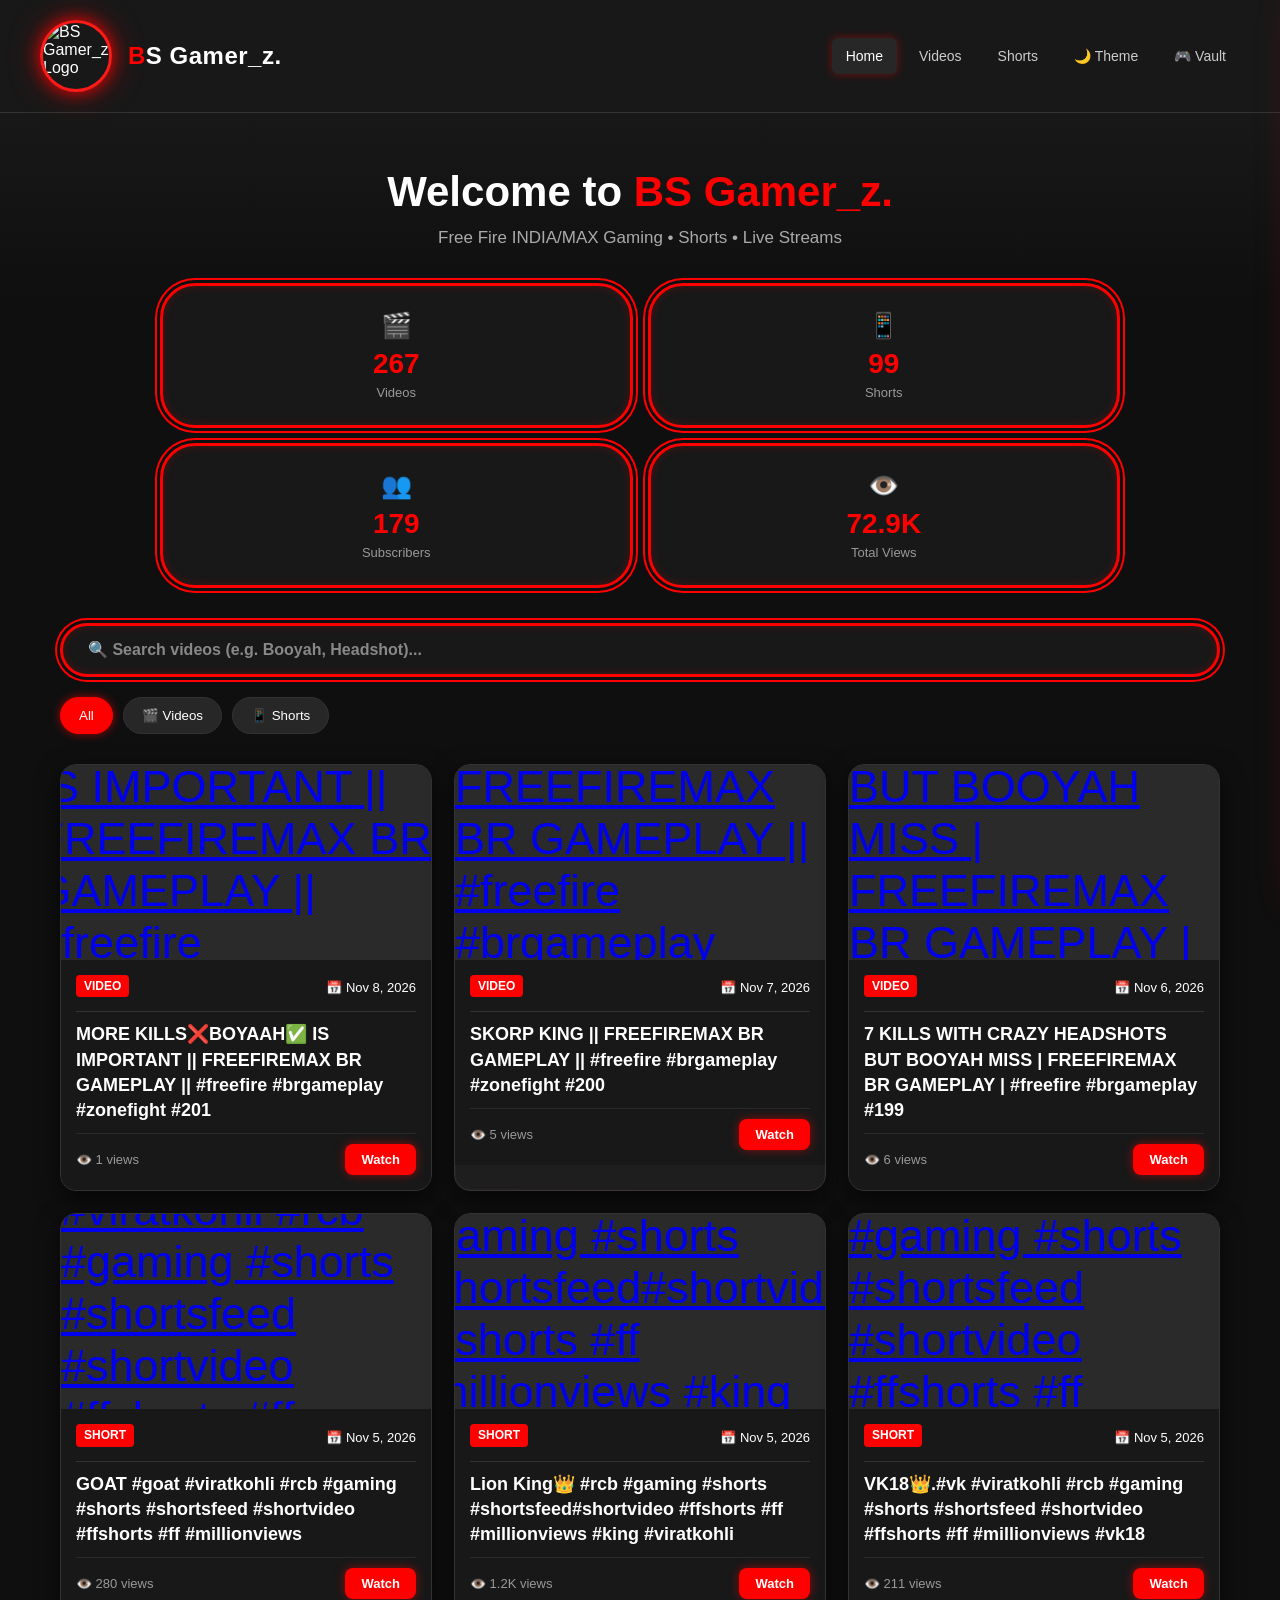
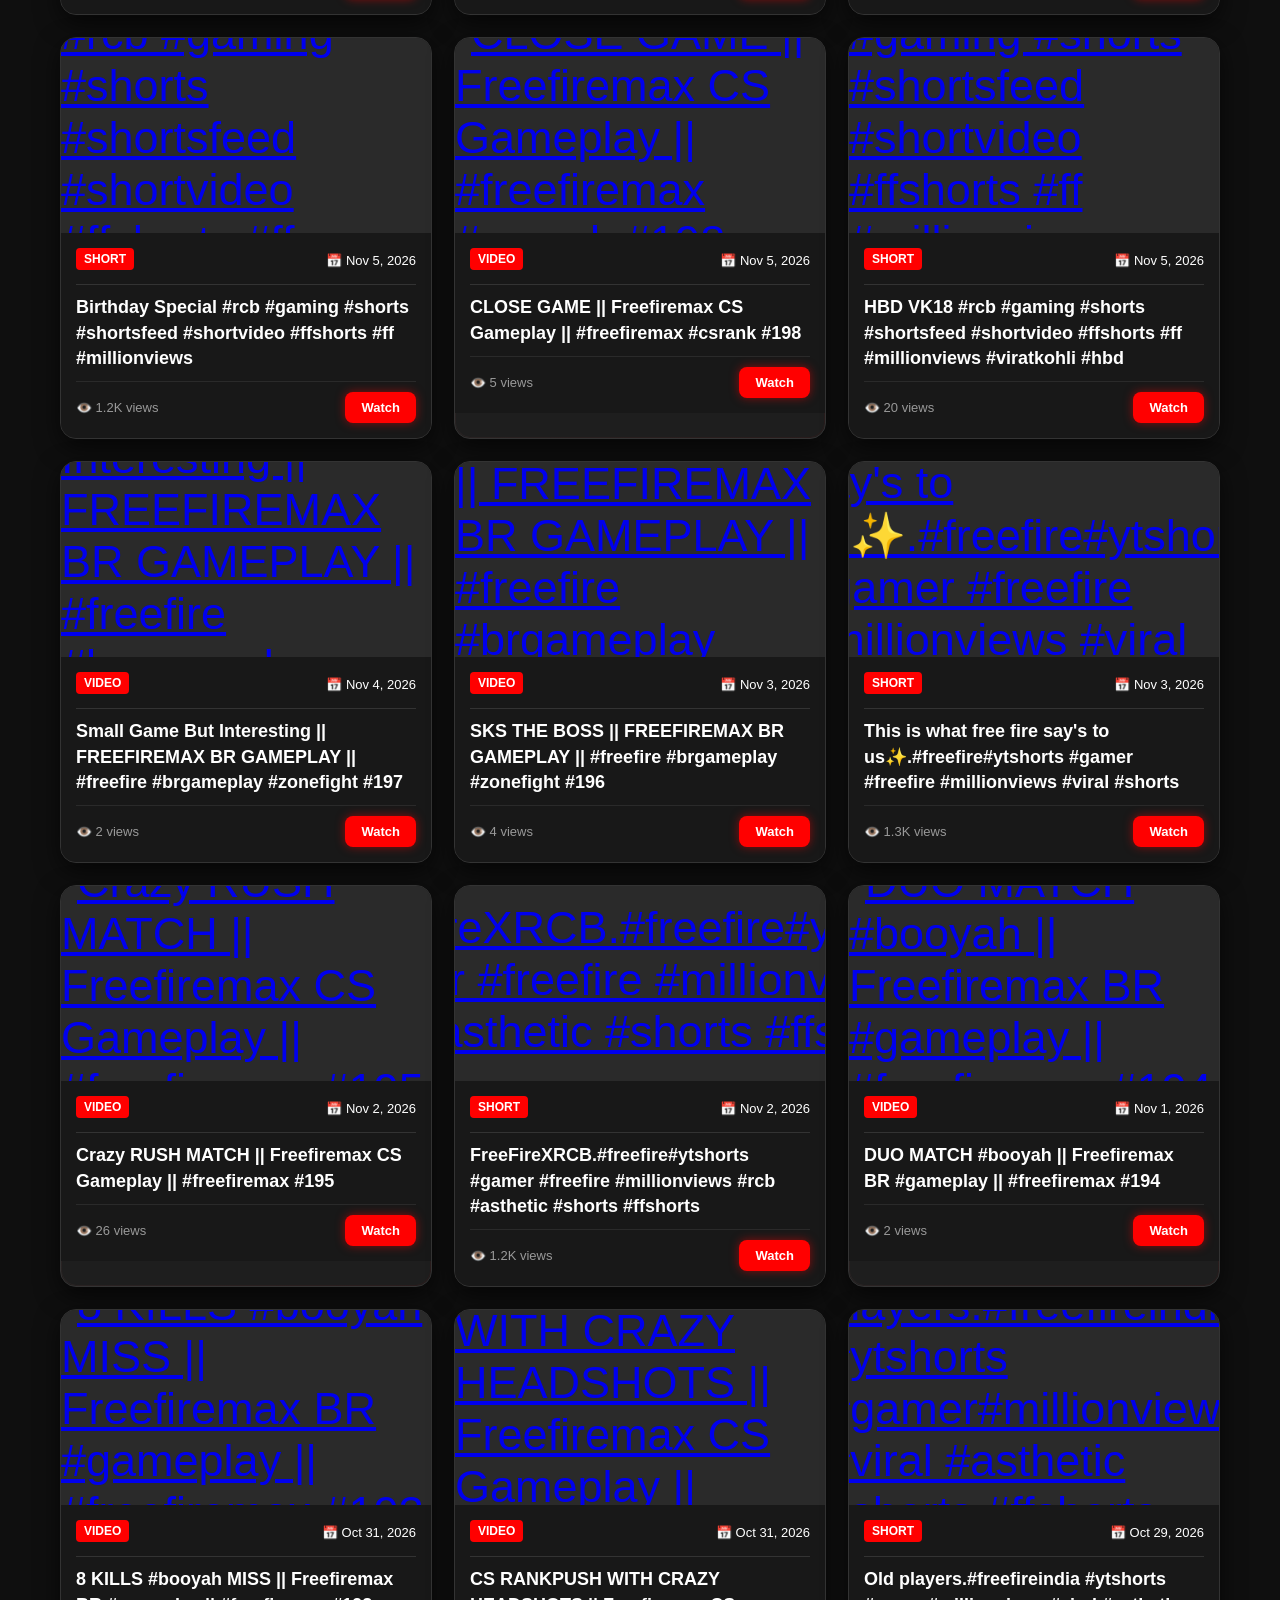
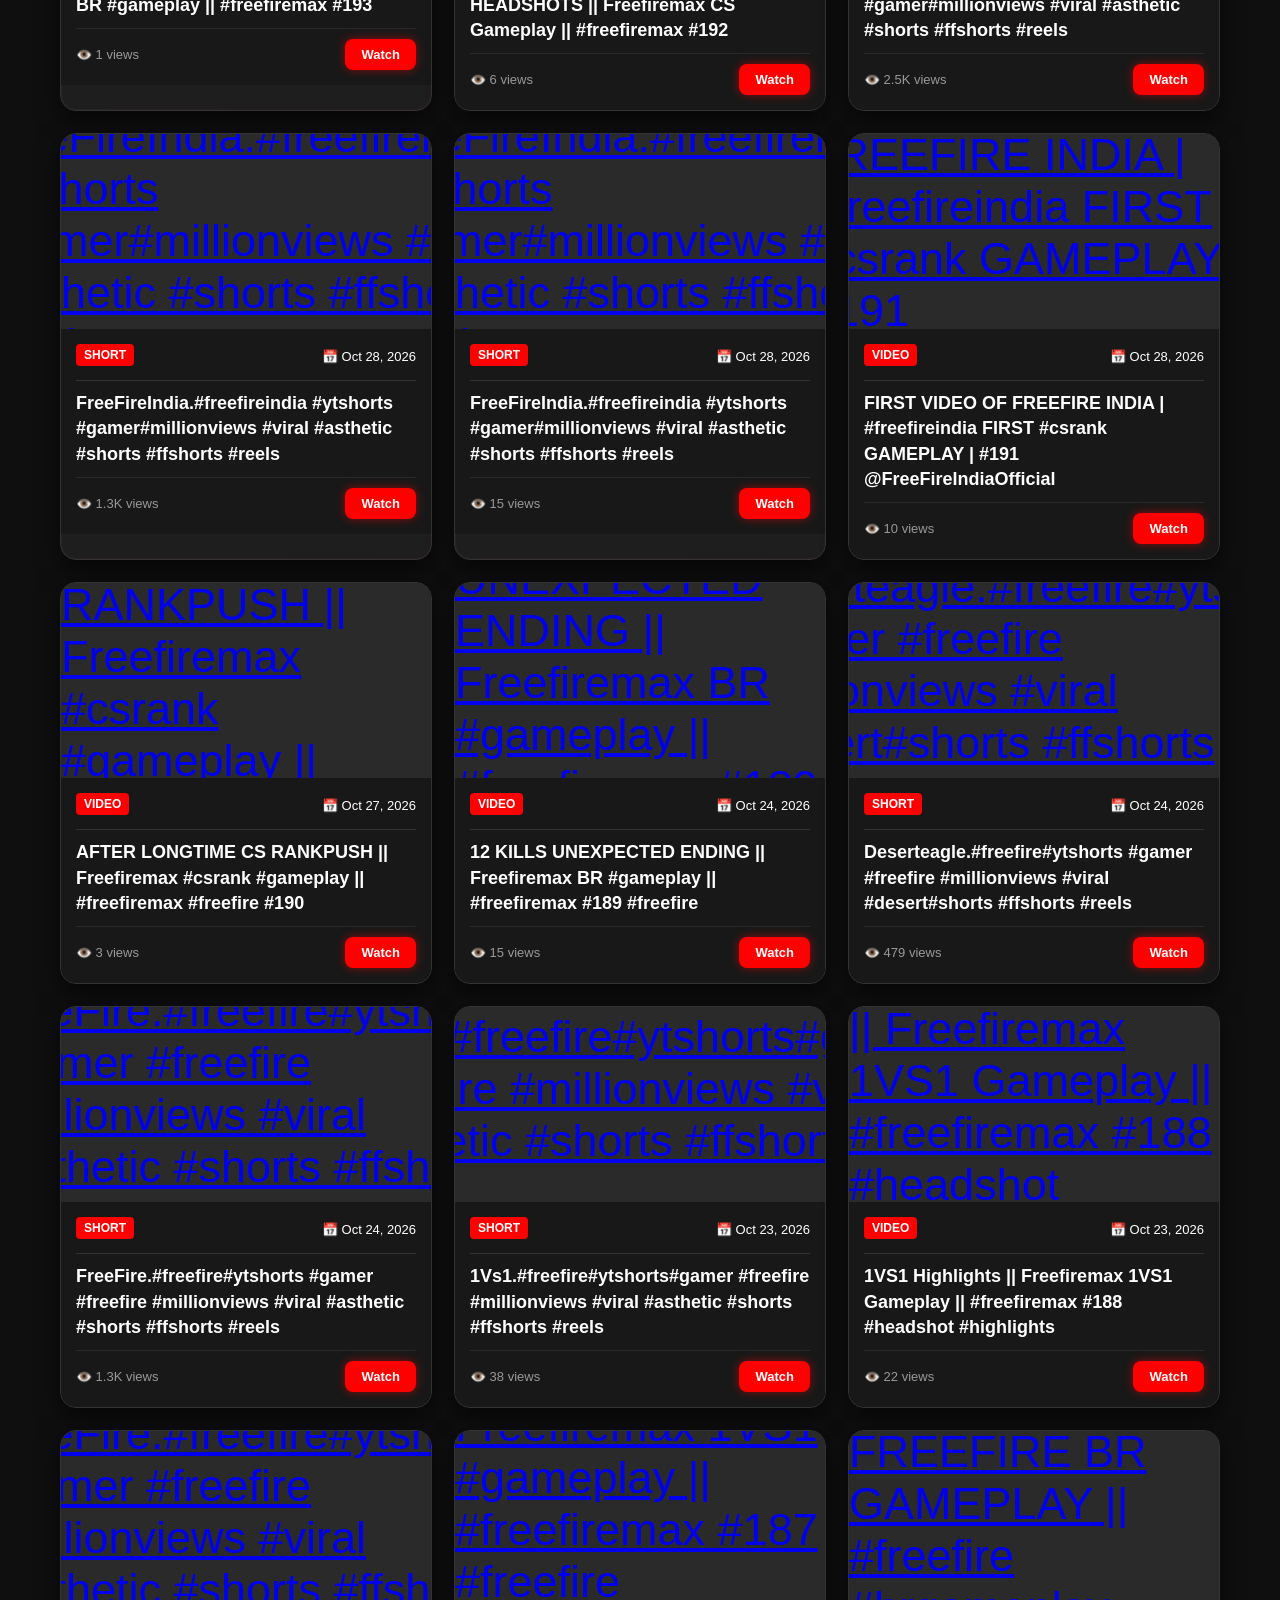
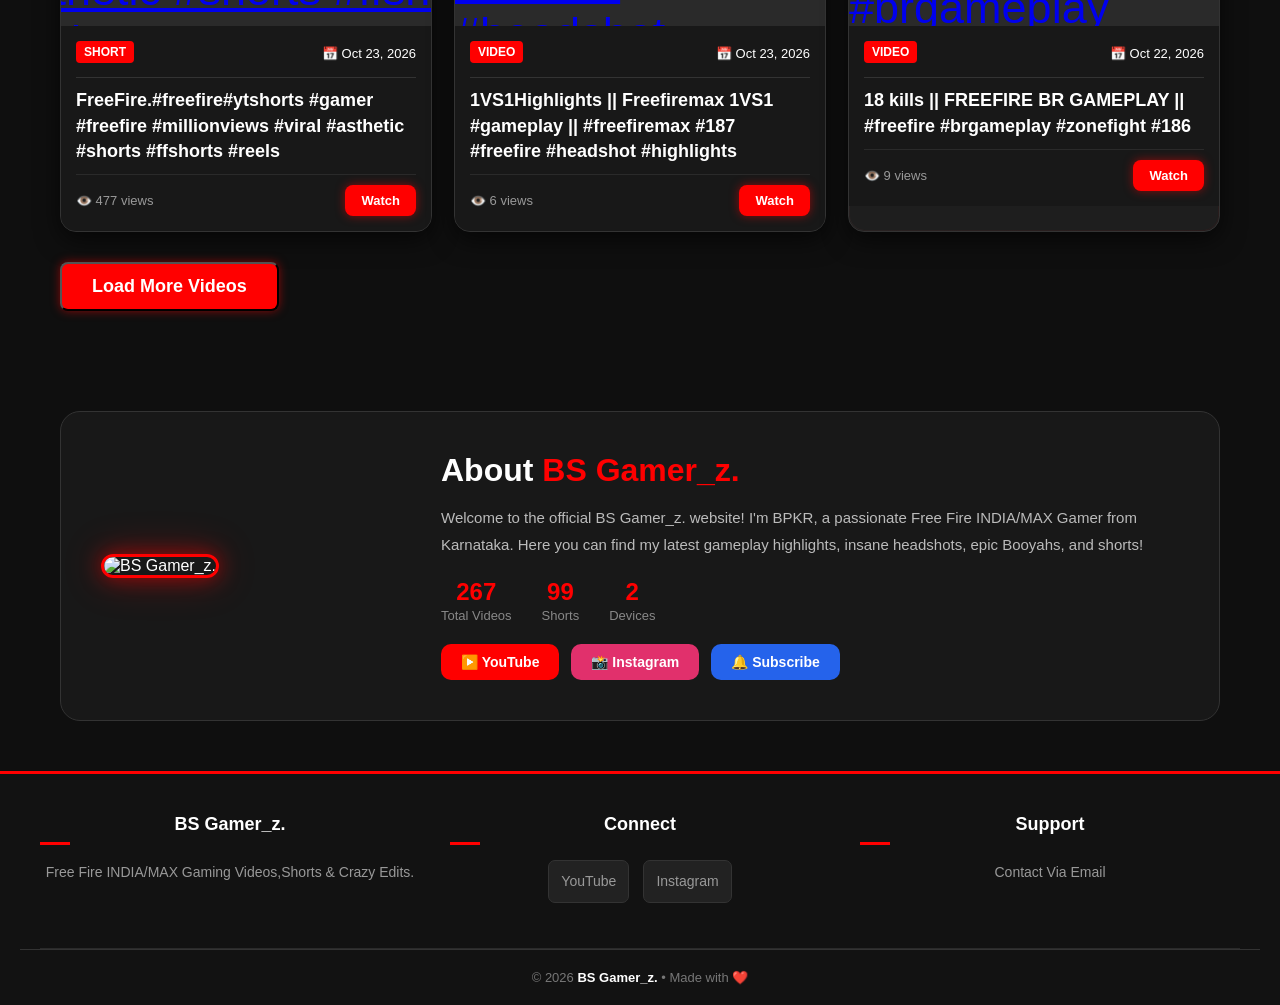
==== index.html @ 8329b5ab "Updated bio" ====
<!DOCTYPE html>
<html lang="en">
<head>
    <meta charset="UTF-8">
    <meta name="viewport" content="width=device-width, initial-scale=1.0">
    <title>BS Gamer_z. - Gaming Videos, Shorts & Live Streams</title>
    
    <link rel="stylesheet" href="css/style.css">
    <link rel="manifest" href="manifest.json">
    <link rel="icon" href="images/logo-192.png" type="image/png">
</head>
<body>
        <!-- SPLASH SCREEN -->
    <div id="splash-screen">
        <img src="images/logo-192.png" alt="BS Gamer_z Logo" class="splash-logo">
    </div>
    <header>
        <div class="header-content">
            <div class="logo">
                <img src="images/logo-192.png" alt="BS Gamer_z. Logo" class="site-logo">
                <span>BS Gamer_z.</span>
            </div>
            <nav>
                <button class="nav-btn active" onclick="scrollToSection('home', this)">Home</button>
                <button class="nav-btn" onclick="scrollToSection('videos', this)">Videos</button>
                <button class="nav-btn" onclick="scrollToSection('shorts', this)">Shorts</button>
                <button class="nav-btn" onclick="toggleTheme()">🌙 Theme</button>
                <button class="nav-btn" onclick="openVault()">🎮 Vault</button>
            </nav>
        </div>
    </header>

    <section class="hero">
        <h1>Welcome to <span>BS Gamer_z.</span></h1>
        <p>Free Fire INDIA/MAX Gaming • Shorts • Live Streams</p>
    </section>

    <div class="stats">
        <div class="stat-card">
            <div class="stat-icon">🎬</div>
            <div class="stat-number" id="videoCount">0</div>
            <div class="stat-label">Videos</div>
        </div>
        <div class="stat-card">
            <div class="stat-icon">📱</div>
            <div class="stat-number" id="shortCount">0</div>
            <div class="stat-label">Shorts</div>
        </div>
                <!-- NEW REAL-TIME STATS -->
        <div class="stat-card">
            <div class="stat-icon">👥</div>
            <div class="stat-number" id="subscriberCount">0</div>
            <div class="stat-label">Subscribers</div>
        </div>
        <div class="stat-card">
            <div class="stat-icon">👁️</div>
            <div class="stat-number" id="totalChannelViews">0</div>
            <div class="stat-label">Total Views</div>
        </div>
    </div>

    <div class="container">
                <!-- SEARCH BAR -->
        <div class="search-box">
            <input type="text" id="searchInput" placeholder="🔍 Search videos (e.g. Booyah, Headshot)..." onkeyup="searchVideos()">
        </div>
        <div class="categories">
            <button class="category active" onclick="filterVideos('all')">All</button>
            <button class="category" onclick="filterVideos('video')">🎬 Videos</button>
            <button class="category" onclick="filterVideos('short')">📱 Shorts</button>
        </div>

        <div class="content-grid" id="videoGrid">
        </div>

        <div style="text-align: center; margin-top: 30px;">
            <button class="watch-btn" id="loadMoreBtn" onclick="loadMore()" style="font-size: 18px; padding: 12px 30px; display: none;">Load More Videos</button>
        </div>
    </div>

    <section class="about-creator">
        <div class="about-container">
            <div class="about-image">
                <img src="images/logo-192.png" alt="BS Gamer_z.">
            </div>
            <div class="about-content">
                <h2>About <strong>BS Gamer_z.</strong></h2>
                <p class="about-bio">
                    Welcome to the official BS Gamer_z. website! I'm BPKR, a passionate Free Fire INDIA/MAX Gamer from Karnataka. 
                    Here you can find my latest gameplay highlights, insane headshots, epic Booyahs, and shorts!
                </p>
                <div class="about-stats">
                    <div class="about-stat">
                        <span class="about-number" id="totalAboutVideos">0</span>
                        <span class="about-label">Total Videos</span>
                    </div>
                    <div class="about-stat">
                        <span class="about-number" id="totalAboutShorts">0</span>
                        <span class="about-label">Shorts</span>
                    </div>
                    <div class="about-stat">
                        <span class="about-number">2</span>
                        <span class="about-label">Devices</span>
                    </div>
                </div>
                <div class="about-links">
                    <a href="https://www.youtube.com/@bsgamerz0507" class="about-link youtube">▶️ YouTube</a>
                    <a href="https://www.instagram.com/bsgamerz2" class="about-link instagram">📸 Instagram</a>
                    <a href="https://www.youtube.com/@bsgamerz0507?sub_confirmation=1" class="about-link subscribe">🔔 Subscribe</a>
                </div>
            </div>
        </div>
            <!-- ==========================================
         BS GAMER_Z. VAULT - SLIDE-IN PANEL
         ========================================== -->
    <div id="vaultOverlay" class="vault-overlay" onclick="closeVault()"></div>
    
    <div id="vaultPanel" class="vault-panel">
        <div class="vault-panel-header">
            <h2>🎮 BS Gamer_z. <span>Vault</span></h2>
            <button class="close-vault" onclick="closeVault()">✕</button>
        </div>
        
        <p class="vault-subtitle">The gadgets I use to play, stream, and edit my videos!</p>
        
        <div class="vault-panel-grid">
            
                       <!-- Main Device -->
            <div class="vault-item">
                <div class="vault-icon">📱</div>
                <div class="vault-info">
                    <h4>Main Device</h4>
                    <p class="vault-device">iQOO Neo 10R</p>
                    <p class="vault-spec">8GB / 256GB</p>
                </div>
                <div class="vault-buttons">
                    <a href="https://shop.iqoo.com/in/product/2075" target="_blank" class="vault-btn iqoo-btn">IQOO</a>
                    <a href="https://www.flipkart.com/iqoo-neo-10r-5g-raging-blue-128-gb/p/itmdeb505b0113f2?pid=MOBHA7HHKYD4SEFH&lid=LSTMOBHA7HHKYD4SEFHBVENME&_refId=&_appId=CL" target="_blank" class="vault-btn flipkart-btn">Flipkart</a>
                </div>
            </div>

                       <!-- Secondary Device -->
            <div class="vault-item">
                <div class="vault-icon">📱</div>
                <div class="vault-info">
                    <h4>Secondary Device</h4>
                    <p class="vault-device">VIVO T5X 5G</p>
                    <p class="vault-spec">8GB / 256GB</p>
                </div>
                <div class="vault-buttons">
                    <a href="https://shop.vivo.com/in/product/10371?skuId=19582" target="_blank" class="vault-btn vivo-btn">VIVO</a>
                    <a href="https://www.amazon.in/dp/B0GTV6S8Q2?ref=cm_sw_r_cp_ud_dp_2QATBQXPBJNSVPT7GSEN&ref_=cm_sw_r_cp_ud_dp_2QATBQXPBJNSVPT7GSEN&social_share=cm_sw_r_cp_ud_dp_2QATBQXPBJNSVPT7GSEN" target="_blank" class="vault-btn amazon-btn">Amazon</a>
                </div>
            </div>

            <!-- Earphones -->
            <div class="vault-item">
                <div class="vault-icon">🎧</div>
                <div class="vault-info">
                    <h4>Earphones</h4>
                    <p class="vault-device">Zebronics Stereo</p>
                    <p class="vault-spec">Gaming Earphone</p>
                </div>
               <a href="https://www.flipkart.com/zebronics-zeb-bro-c-in-line-mic-1-2m-cable-deep-bass-10mm-neodymium-driver-light-weight-wired/p/itm4c8ee99368a85?pid=ACCHHRHVFM2GZ7SD&marketplace=FLIPKART&lid=LSTACCHHRHVFM2GZ7SD5UCSS8&_refId=&_appId=CL" target="_blank" class="vault-btn">🛒 Buy</a>
            </div>

            <!-- Screen Recorder -->
            <div class="vault-item">
                <div class="vault-icon">🎥</div>
                <div class="vault-info">
                    <h4>Screen Recorder</h4>
                    <p class="vault-device">Phone In-Built</p>
                    <p class="vault-spec">Built-in Recorder</p>
                </div>
                <span class="vault-btn disabled">Built-In</span>
            </div>

            <!-- Video Editing -->
            <div class="vault-item">
                <div class="vault-icon">✂️</div>
                <div class="vault-info">
                    <h4>Video Editing</h4>
                    <p class="vault-device">Phone In-Built</p>
                    <p class="vault-spec">Mobile Editing</p>
                </div>
                <span class="vault-btn disabled">Built-In</span>
            </div>

            <!-- Free Fire ID -->
            <div class="vault-item highlight-item">
                <div class="vault-icon">🔥</div>
                <div class="vault-info">
                    <h4>Free Fire ID</h4>
                    <p class="vault-device">2275191101</p>
                    <p class="vault-spec">Main ID</p>
                    <p class="vault-device">2193134126</p>
                    <p class="vault-spec">Secondary ID</p>
                </div>
            </div>
            
        </div>
    </div>
    </section>

    <footer>
        <div class="footer-content">
            <div class="footer-section">
                <h3>BS Gamer_z.</h3>
                <p>Free Fire INDIA/MAX Gaming Videos,Shorts & Crazy Edits.</p>
            </div>
            <div class="footer-section">
                <h3>Connect</h3>
                <div class="social-links">
                    <a href="https://www.youtube.com/@bsgamerz0507">YouTube</a>
                    <a href="https://www.instagram.com/bsgamerz2">Instagram</a>
                </div>
            </div>
            <div class="footer-section">
                <h3>Support</h3>
                <div class="contact-info">
                    <a href="mailto:bsgamerz0507@gmail.com">Contact Via Email</a>
                </div>
            </div>
        </div>
        <div class="footer-bottom">
            © 2026 <strong>BS Gamer_z.</strong> • Made with ❤️
        </div>
    </footer>

    <button class="scroll-top-btn" id="scrollTopBtn" onclick="scrollToTop()">↑</button>

    <script>
        // Store all videos globally
        var allVideos = [];
        var videosPerPage = 30;
        var currentFilter = 'all';
        var currentCount = 0;

        // Load videos and store them
        fetch('data/youtube.json')
            .then(response => response.json())
            .then(data => {
                allVideos = data.videos;
                
                var videoCount = allVideos.filter(v => v.type === 'video').length;
                var shortCount = allVideos.filter(v => v.type === 'short').length;
                
                document.getElementById('videoCount').innerText = videoCount;
                document.getElementById('shortCount').innerText = shortCount;
                document.getElementById('totalAboutVideos').innerText = videoCount;
                document.getElementById('totalAboutShorts').innerText = shortCount;

                filterVideos('all'); 
            })
            .catch(error => console.log('Could not load videos:', error));

        // Function to format the date nicely
        function formatDate(dateString) {
            const date = new Date(dateString);
            return date.toLocaleDateString('en-US', { year: 'numeric', month: 'short', day: 'numeric' });
        }
                // Function to format view counts (e.g. 15000 -> 15K)
        function formatViews(viewCount) {
            if (viewCount >= 1000000) {
                return (viewCount / 1000000).toFixed(1) + 'M';
            } else if (viewCount >= 1000) {
                return (viewCount / 1000).toFixed(1) + 'K';
            } else {
                return viewCount;
            }
        }
               // Filter videos by type
                // Filter videos by type
        function filterVideos(type) {
            currentFilter = type;
            currentCount = 0;
            var grid = document.getElementById('videoGrid');
            grid.innerHTML = '';
            
            grid.innerHTML = '<div class="skeleton-card"></div><div class="skeleton-card"></div><div class="skeleton-card"></div>';

            setTimeout(() => {
                grid.innerHTML = '';
                loadMore(); 
            }, 300); 
        }

        function loadMore() {
            var grid = document.getElementById('videoGrid');
            var filteredVideos = allVideos.filter(function(video) {
                if (currentFilter === 'all') return true;
                return video.type === currentFilter;
            });

            // Get the next 30 videos
            var nextVideos = filteredVideos.slice(currentCount, currentCount + videosPerPage);
            
            // Show them
            nextVideos.forEach(function(video) {
                var card = document.createElement('div');
                card.className = 'card';
                card.innerHTML = `
                    <div class="thumbnail">
                        <a href="https://www.youtube.com/watch?v=${video.id}" target="_blank">
                            <img src="${video.thumbnail}" alt="${video.title}" class="youtube-thumbnail">
                        </a>
                    </div>
                    <div class="card-content">
                        <div class="card-meta">
                            <span class="content-type">${video.type.toUpperCase()}</span>
                            <span class="date">📅 ${formatDate(video.publishedAt)}</span>
                        </div>
                        <h3>${video.title}</h3>
                                                       <div class="card-footer">
                                ${video.viewCount ? `<span class="views">👁️ ${formatViews(video.viewCount)} views</span>` : `<span class="views"></span>`}
                                <a href="https://www.youtube.com/watch?v=${video.id}" target="_blank" class="watch-btn">Watch</a>
                            </div>
                    </div>
                `;
                grid.appendChild(card);
                currentCount++;
            });

            // Hide button if no more videos OR if no videos loaded yet
            if (currentCount === 0 || currentCount >= filteredVideos.length) {
                document.getElementById('loadMoreBtn').style.display = 'none';
            } else {
                document.getElementById('loadMoreBtn').style.display = 'block';
            }
        }
                // ==========================================
        // SEARCH BAR
        // ==========================================
        function searchVideos() {
            var searchText = document.getElementById('searchInput').value.toLowerCase();
            var grid = document.getElementById('videoGrid');
            
            // If search is empty, show the normal filters
            if (searchText === '') {
                filterVideos(currentFilter);
                return;
            }

            // Filter videos by title
            var filteredVideos = allVideos.filter(function(video) {
                return video.title.toLowerCase().includes(searchText);
            });

            // Show the results
            grid.innerHTML = '';
            filteredVideos.forEach(function(video) {
                var card = document.createElement('div');
                card.className = 'card';
                card.innerHTML = `
                    <div class="thumbnail">
                        <a href="https://www.youtube.com/watch?v=${video.id}" target="_blank">
                            <img src="${video.thumbnail}" alt="${video.title}" class="youtube-thumbnail">
                        </a>
                    </div>
                    <div class="card-content">
                        <div class="card-meta">
                            <span class="content-type">${video.type.toUpperCase()}</span>
                            <span class="date">📅 ${formatDate(video.publishedAt)}</span>
                        </div>
                        <h3>${video.title}</h3>
                        <div class="card-footer">
                            <span class="views">👁️ ${formatViews(video.viewCount)} views</span>
                            <a href="https://www.youtube.com/watch?v=${video.id}" target="_blank" class="watch-btn">Watch</a>
                        </div>
                    </div>
                `;
                grid.appendChild(card);
            });

            // Hide the load more button when searching
            document.getElementById('loadMoreBtn').style.display = 'none';
        }
        // Update active category button
        document.querySelectorAll('.category').forEach(btn => {
            btn.addEventListener('click', function() {
                document.querySelectorAll('.category').forEach(b => b.classList.remove('active'));
                this.classList.add('active');
            });
        });

        // Top Navigation & Theme Logic
                   function scrollToSection(sectionId, btn) {
            document.querySelectorAll('.nav-btn').forEach(b => b.classList.remove('active'));
            btn.classList.add('active');

            document.querySelectorAll('.category').forEach(b => b.classList.remove('active'));
            
            if (sectionId === 'home') {
                filterVideos('all');
                document.querySelectorAll('.category')[0].classList.add('active');
                window.scrollTo({ top: 0, behavior: 'smooth' });
            } else if (sectionId === 'videos') {
                filterVideos('video');
                document.querySelectorAll('.category')[1].classList.add('active');
                // Do NOT scroll down, just stay at the top!
            } else if (sectionId === 'shorts') {
                filterVideos('short');
                document.querySelectorAll('.category')[2].classList.add('active');
                // Do NOT scroll down, just stay at the top!
            }
        }

        function toggleTheme() {
            document.documentElement.classList.toggle('light-theme');
        }

        // ==========================================
        // SCROLL TO TOP BUTTON + SHRINKING HEADER
        // ==========================================
        var scrollTopBtn = document.getElementById('scrollTopBtn');
        var pageHeader = document.querySelector('header');

        window.addEventListener('scroll', function() {
            if (window.scrollY > 300) {
                scrollTopBtn.classList.add('show');
            } else {
                scrollTopBtn.classList.remove('show');
            }

            if (window.scrollY > 50) {
                pageHeader.classList.add('shrink');
            } else {
                pageHeader.classList.remove('shrink');
            }
        });

        function scrollToTop() {
            window.scrollTo({ top: 0, behavior: 'smooth' });
        }
                // Load Channel Stats (Subscribers & Total Views)
        fetch('data/channel.json')
            .then(response => response.json())
            .then(data => {
                var subs = parseInt(data.subscriberCount);
                var views = parseInt(data.viewCount);
                
                // Format numbers (e.g. 15000 -> 15K)
                document.getElementById('subscriberCount').innerText = formatNumber(subs);
                document.getElementById('totalChannelViews').innerText = formatNumber(views);
            })
            .catch(error => console.log('Could not load channel stats:', error));

        // Format large numbers (e.g. 15000 -> 15K)
        function formatNumber(num) {
            if (num >= 1000000) return (num / 1000000).toFixed(1) + 'M';
            if (num >= 1000) return (num / 1000).toFixed(1) + 'K';
            return num;
        }
                 // ==========================================
        // SPLASH SCREEN → HEADER LOGO TRANSITION
        // ==========================================
        (function() {
            var splash = document.getElementById('splash-screen');
            var splashLogo = document.querySelector('.splash-logo');
            var headerLogo = document.querySelector('.site-logo');
            
            if (!splash || !splashLogo || !headerLogo) return;

            // Check if splash was already shown in this session
            if (sessionStorage.getItem('splashShown') === 'true') {
                // Skip splash screen completely
                splash.style.display = 'none';
                splash.classList.add('done');
                return;
            }

            window.addEventListener('load', function() {
                setTimeout(function() {
                    // 1. Get the exact pixel position of the header logo
                    var rect = headerLogo.getBoundingClientRect();
                    
                    // 2. Calculate the exact distance to move
                    var startX = window.innerWidth / 2;
                    var startY = window.innerHeight / 2;
                    var targetX = rect.left + (rect.width / 2);
                    var targetY = rect.top + (rect.height / 2);
                    
                    var moveX = targetX - startX;
                    var moveY = targetY - startY;
                    
                    // 3. Apply the movement
                    splashLogo.style.transform = `translate(calc(-50% + ${moveX}px), calc(-50% + ${moveY}px))`;
                    
                    // 4. Start the fade-out animation
                    splashLogo.classList.add('moving');
                    
                    // 5. Dissolve the background
                    splash.classList.add('hidden');
                    
                    // 6. Mark as shown and fully remove the splash screen
                    sessionStorage.setItem('splashShown', 'true');
                    
                    setTimeout(function() {
                        splash.classList.add('done');
                    }, 1800);
                }, 1500);
            });
        })();
                // ==========================================
        // VAULT PANEL - OPEN / CLOSE
        // ==========================================
        function openVault() {
            document.getElementById('vaultPanel').classList.add('open');
            document.getElementById('vaultOverlay').classList.add('open');
            document.body.style.overflow = 'hidden'; // Prevent background scroll
        }

        function closeVault() {
            document.getElementById('vaultPanel').classList.remove('open');
            document.getElementById('vaultOverlay').classList.remove('open');
            document.body.style.overflow = ''; // Restore background scroll
        }
    </script>
</body>
</html>
---- css/style.css ----
/* ==========================================
   BS Gamer_z - Main Styles
   ========================================== */

* {
    box-sizing: border-box;
    margin: 0;
    padding: 0;
}

html,
body {
    min-height: 100%;
}

body {
    font-family: Arial, Helvetica, sans-serif;
    background: #0f0f0f;
    color: #ffffff;
    min-height: 100vh;
}


/* ==========================================
   HEADER
   ========================================== */

header {
    background: #181818;
    padding: 25px 20px;
    border-bottom: 1px solid #333;
}

.header-content {
    max-width: 1200px;
    margin: auto;
    display: flex;
    align-items: center;
    justify-content: space-between;
    gap: 20px;
}
/* ==========================================
   HEADER LOGO
   ========================================== */

.logo{
    display:flex;
    align-items:center;
    gap:16px;
}

.site-logo{
    width:72px;
    height:72px;
    object-fit:cover;
    border-radius:50%;
    display:block;

    /* Gaming glow */
    border:3px solid #ff1a1a;
    box-shadow:
        0 0 12px rgba(255,0,0,.7),
        0 0 24px rgba(255,0,0,.35);

    transition:.3s ease;
}

.site-logo:hover{
    transform:scale(1.08) rotate(-3deg);
    box-shadow:
        0 0 18px rgba(255,0,0,.9),
        0 0 36px rgba(255,0,0,.45);
}

.logo span{
    font-size:32px;
    font-weight:800;
    color:#ffffff;
    letter-spacing:.5px;
}

.logo span::first-letter{
    color:#ff0000;
}

html.light-theme .logo span{
    color:#222 !important;
}

.logo span{
    font-size:24px;
    font-weight:700;
    color:white;
}

html.light-theme .logo span {
    color: #222222 !important;
}


/* ==========================================
   NAVIGATION
   ========================================== */

nav {
    display: flex;
    gap: 8px;
    flex-wrap: wrap;
}

.nav-btn {
    background: transparent;
    border: none;
    color: #cccccc;
    padding: 10px 14px;
    border-radius: 6px;
    cursor: pointer;
    font-size: 14px;
}

.nav-btn:hover,
.nav-btn.active {
    background: #272727;
    color: #ffffff;
}


/* ==========================================
   SETTINGS BUTTON
   ========================================== */

.settings-btn {
    background: #222222;
    color: #ffffff;
    border: 1px solid #444444;
    padding: 9px 14px;
    border-radius: 7px;
    cursor: pointer;
    font-weight: bold;
}

.settings-btn:hover {
    background: #333333;
}


/* ==========================================
   HERO
   ========================================== */

.hero {
    text-align: center;
    padding: 55px 20px;
    background: linear-gradient(
        180deg,
        #181818 0%,
        #0f0f0f 100%
    );
}

.hero h1 {
    font-size: 42px;
    margin-bottom: 12px;
}

.hero h1 span {
    color: #ff0000;
}

.hero p {
    color: #aaaaaa;
    font-size: 17px;
}


/* ==========================================
   STATISTICS
   ========================================== */

.stats {
    max-width: 1000px;
    margin: -20px auto 35px;
    padding: 0 20px;
    display: grid;
    grid-template-columns: repeat(2,1fr);
    gap: 15px;
    position: relative;
}

.stat-card {
    background: #181818;
    border: 1px solid #333333;
    border-radius: 10px;
    padding: 20px;
    text-align: center;
}

.stat-icon {
    font-size: 25px;
    margin-bottom: 8px;
}

.stat-number {
    font-size: 25px;
    font-weight: bold;
}

.stat-label {
    color: #999999;
    font-size: 13px;
    margin-top: 5px;
}


/* ==========================================
   MAIN CONTAINER
   ========================================== */

.container {
    max-width: 1200px;
    margin: auto;
    padding: 0 20px 50px;
}


/* ==========================================
   SECTION HEADER
   ========================================== */

.section-header {
    display: flex;
    align-items: center;
    justify-content: space-between;
    gap: 15px;
    margin-bottom: 20px;
}

.section-header h2 {
    font-size: 24px;
}


/* ==========================================
   SEARCH
   ========================================== */

.search-box {
    display: flex;
    gap: 10px;
    margin-bottom: 25px;
}

.search-box input {
    flex: 1;
    background: #181818;
    border: 1px solid #333333;
    border-radius: 7px;
    padding: 13px 15px;
    color: #ffffff;
    outline: none;
    font-size: 15px;
}

.search-box input:focus {
    border-color: #ff0000;
}


/* ==========================================
   CATEGORY FILTERS
   ========================================== */

.categories {
    display: flex;
    flex-wrap: wrap;
    gap: 10px;
    margin-bottom: 30px;
}

.category {
    background: #272727;
    border: 1px solid #333333;
    color: #ffffff;
    padding: 10px 18px;
    border-radius: 22px;
    cursor: pointer;
    transition: 0.2s;
}

.category:hover,
.category.active {
    background: #ff0000;
    border-color: #ff0000;
}


/* ==========================================
   CONTENT GRID
   ========================================== */

.content-grid {
    display: grid;
    grid-template-columns: repeat(3, 1fr);
    gap: 22px;
}

/* ==========================================
   CONTENT CARD - PREMIUM 3D LOOK
   ========================================== */

.card {
    background: #1e1e1e;          /* Slightly lighter than background */
    border: 1px solid #333333;
    border-radius: 16px;           /* More rounded */
    overflow: hidden;
    transition: transform 0.3s ease, box-shadow 0.3s ease, border-color 0.3s ease;
    cursor: pointer;
    
    /* Default shadow to lift it off the dark background */
    box-shadow: 0 8px 24px rgba(0, 0, 0, 0.6);
    
    /* Make the card stand out with a slight inner glow */
    position: relative;
}

/* Add a subtle glowing border instead of flat */
.card::before {
    content: '';
    position: absolute;
    inset: 0;
    border-radius: 16px;
    padding: 1px;
    background: linear-gradient(135deg, rgba(255,255,255,0.05), rgba(255,0,0,0.05));
    -webkit-mask: linear-gradient(#fff 0 0) content-box, linear-gradient(#fff 0 0);
    -webkit-mask-composite: xor;
    mask-composite: exclude;
    pointer-events: none;
}

.card:hover {
    transform: translateY(-10px);
    border-color: #ff0000;
    
    /* Deeper, glowing shadow on hover */
    box-shadow: 0 16px 48px rgba(255, 0, 0, 0.15), 
                0 10px 30px rgba(0, 0, 0, 0.8);
    
    background: #222222; /* Slightly brighter on hover */
}

/* ==========================================
   THUMBNAIL INSIDE CARD
   ========================================== */

.thumbnail {
    width: 100%;
    height: 200px;
    background: #2a2a2a;
    display: flex;
    align-items: center;
    justify-content: center;
    font-size: 45px;
    border-bottom: 1px solid #333333;
}

.youtube-thumbnail {
    width: 100%;
    height: 100%;
    min-height: 200px;
    object-fit: cover;
    display: block;
}

.thumbnail-icon {
    font-size: 60px;
}

/* ==========================================
   CARD CONTENT AREA
   ========================================== */

.card-content {
    padding: 20px;
    display: flex;
    flex-direction: column;
    gap: 8px;
}

.content-type {
    display: inline-block;
    background: #2a2a2a;
    color: #cccccc;
    padding: 4px 10px;
    border-radius: 6px;
    font-size: 11px;
    font-weight: bold;
    width: fit-content;
    margin-bottom: 4px;
}

.card h3 {
    font-size: 18px;
    margin: 0;
    line-height: 1.4;
    color: #ffffff;
}

.card p {
    color: #aaaaaa;
    font-size: 14px;
    line-height: 1.5;
    margin: 4px 0;
}

.card-footer {
    display: flex;
    justify-content: space-between;
    align-items: center;
    gap: 10px;
    margin-top: 10px;
    padding-top: 10px;
    border-top: 1px solid #2a2a2a;
}

.watch-btn {
    display: inline-block;
    background: #ff0000;
    color: #ffffff;
    text-decoration: none;
    padding: 8px 16px;
    border-radius: 8px;
    font-size: 13px;
    font-weight: bold;
    transition: background 0.2s ease;
}

.watch-btn:hover {
    background: #cc0000;
}

.date {
    color: #777777;
    font-size: 12px;
}

/* ==========================================
   LIGHT THEME CARDS
   ========================================== */

html.light-theme .card {
    background: #ffffff;
    border-color: #dddddd;
    box-shadow: 0 8px 24px rgba(0, 0, 0, 0.08);
}

html.light-theme .card::before {
    background: linear-gradient(135deg, rgba(255,255,255,0.3), rgba(255,0,0,0.05));
}

html.light-theme .card:hover {
    background: #fafafa;
    border-color: #ff0000;
    box-shadow: 0 16px 48px rgba(255, 0, 0, 0.12),
                0 10px 30px rgba(0, 0, 0, 0.10);
}

html.light-theme .thumbnail {
    background: #f0f0f0;
    border-bottom: 1px solid #e0e0e0;
}

html.light-theme .card-content {
    background: #ffffff;
}

html.light-theme .content-type {
    background: #f0f0f0;
    color: #444;
}

html.light-theme .card h3 {
    color: #222;
}

html.light-theme .card p {
    color: #555;
}

html.light-theme .card-footer {
    border-top-color: #e0e0e0;
}

html.light-theme .date {
    color: #777;
}

/* ==========================================
   ADD CONTENT BUTTON
   ========================================== */

.add-content-btn {
    background: #ff0000;
    color: #ffffff;
    border: none;
    padding: 12px 18px;
    border-radius: 7px;
    cursor: pointer;
    font-weight: bold;
}

.add-content-btn:hover {
    background: #cc0000;
}


/* ==========================================
   ADD CONTENT FORM
   ========================================== */

.add-content-form {
    display: none;
    background: #181818;
    border: 1px solid #333333;
    border-radius: 12px;
    padding: 25px;
    margin-bottom: 30px;
}

.add-content-form.show {
    display: block;
}

.add-content-form h2 {
    margin-bottom: 20px;
    font-size: 22px;
}

#contentForm {
    display: grid;
    gap: 10px;
}

#contentForm label {
    color: #cccccc;
    font-size: 14px;
    margin-top: 8px;
}

#contentForm input,
#contentForm select,
#contentForm textarea {
    width: 100%;
    background: #0f0f0f;
    border: 1px solid #333333;
    border-radius: 7px;
    padding: 12px;
    color: #ffffff;
    font-family: inherit;
    font-size: 14px;
    outline: none;
}

#contentForm input:focus,
#contentForm select:focus,
#contentForm textarea:focus {
    border-color: #ff0000;
}

#contentForm textarea {
    resize: vertical;
}

.form-buttons {
    display: flex;
    gap: 10px;
    margin-top: 15px;
}

.save-content-btn,
.cancel-content-btn {
    border: none;
    padding: 11px 18px;
    border-radius: 7px;
    cursor: pointer;
    font-weight: bold;
}

.save-content-btn {
    background: #ff0000;
    color: #ffffff;
}

.save-content-btn:hover {
    background: #cc0000;
}

.cancel-content-btn {
    background: #333333;
    color: #ffffff;
}

.cancel-content-btn:hover {
    background: #444444;
}


/* ==========================================
   EDIT / DELETE BUTTONS
   ========================================== */

.management-buttons {
    display: flex;
    gap: 8px;
    margin-top: 12px;
}

.edit-btn,
.delete-btn {
    border: none;
    padding: 8px 12px;
    border-radius: 6px;
    cursor: pointer;
    font-size: 12px;
    font-weight: bold;
}

.edit-btn {
    background: #333333;
    color: #ffffff;
}

.edit-btn:hover {
    background: #444444;
}

.delete-btn {
    background: #5a1515;
    color: #ffffff;
}

.delete-btn:hover {
    background: #7a1c1c;
}


/* ==========================================
   FOOTER
   ========================================== */

footer {
    background: #181818;
    border-top: 1px solid #333333;
    text-align: center;
    padding: 25px 20px;
    color: #777777;
    font-size: 13px;
}

footer strong {
    color: #ffffff;
}


/* ==========================================
   SETTINGS PANEL
   ========================================== */

.settings-panel {
    display: none;

    position: fixed;
    top: 0;
    right: 0;

    width: 380px;
    max-width: 95%;

    height: 100vh;

    background: #151515;

    border-left: 1px solid #333333;

    padding: 25px;

    overflow-y: auto;

    z-index: 9999;

    box-shadow:
        -5px 0 25px rgba(0, 0, 0, 0.5);
}

.settings-panel.show {
    display: block;
}


/* ==========================================
   SETTINGS HEADER
   ========================================== */

.settings-header {
    display: flex;
    justify-content: space-between;
    align-items: center;
    margin-bottom: 25px;
}

.settings-header h2 {
    margin: 0;
}

.close-settings {
    background: transparent;
    border: none;
    color: #ffffff;
    font-size: 22px;
    cursor: pointer;
}


/* ==========================================
   SETTINGS SECTIONS
   ========================================== */

.settings-section {
    border: 1px solid #333333;
    border-radius: 10px;
    padding: 18px;
    margin-bottom: 20px;
    background: #1b1b1b;
}

.settings-section h3 {
    margin-top: 0;
    margin-bottom: 15px;
}


/* ==========================================
   SETTINGS INPUTS
   ========================================== */

.settings-section label {
    display: block;
    margin-top: 12px;
    margin-bottom: 6px;
    color: #cccccc;
    font-size: 14px;
}

.settings-section input,
.settings-section select {
    width: 100%;
    box-sizing: border-box;
    background: #0f0f0f;
    color: #ffffff;
    border: 1px solid #444444;
    border-radius: 7px;
    padding: 11px;
    outline: none;
}

.settings-section input:focus,
.settings-section select:focus {
    border-color: #ff0000;
}


/* ==========================================
   SAVE SETTINGS
   ========================================== */

.save-settings-btn {
    width: 100%;
    padding: 13px;
    border: none;
    border-radius: 8px;
    background: #ff0000;
    color: #ffffff;
    font-size: 15px;
    font-weight: bold;
    cursor: pointer;
}

.save-settings-btn:hover {
    background: #cc0000;
}


/* ==========================================
   SETTINGS APPEARANCE
   ========================================== */

/*
   These variables are controlled by settings.js.
*/

html.bs-settings-active body {
    font-family:
        var(--bs-font, Arial, Helvetica, sans-serif) !important;

    background:
        var(--bs-background, #0f0f0f) !important;
}


/*
   These sections normally have their own background,
   so make the selected background visible there too.
*/

html.bs-settings-active header,
html.bs-settings-active .hero,
html.bs-settings-active footer {
    background:
        var(--bs-background, #0f0f0f) !important;
}


/* ==========================================
   RESPONSIVE DESIGN
   ========================================== */

@media (max-width: 900px) {

    .content-grid {
        grid-template-columns: repeat(2, 1fr);
    }

    .stats {
        grid-template-columns: repeat(2, 1fr);
    }

    .header-content {
        flex-direction: column;
    }

}


@media (max-width: 600px) {

    .hero {
        padding: 40px 15px;
    }

    .hero h1 {
        font-size: 30px;
    }

    .hero p {
        font-size: 14px;
    }

    .stats {
        grid-template-columns: repeat(3,1fr);
        padding: 0 15px;
    }

    .container {
        padding: 0 15px 40px;
    }

    .content-grid {
        grid-template-columns: 1fr;
    }

    .section-header {
        flex-direction: column;
        align-items: flex-start;
    }

    .header-content {
        align-items: center;
    }

    nav {
        justify-content: center;
    }

    .settings-panel {
        width: 100%;
        max-width: 100%;
    }

}
/* ==========================================
   SOCIAL MEDIA & CONTACT
   ========================================== */

.footer-content {
    max-width: 1200px;
    margin: auto;
}

.social-links {
    display: flex;
    justify-content: center;
    flex-wrap: wrap;
    gap: 10px;
    margin-top: 15px;
}

.social-links a {
    display: inline-block;
    background: #272727;
    color: #ffffff;
    text-decoration: none;
    padding: 9px 14px;
    border-radius: 7px;
    font-size: 13px;
    transition: 0.2s;
}

.social-links a:hover {
    background: #ff0000;
}

.contact-info {
    margin-top: 15px;
    color: #999999;
    font-size: 13px;
}

.contact-info div {
    margin-top: 6px;
}

.contact-info a {
    color: #ffffff;
    text-decoration: none;
}

.contact-info a:hover {
    color: #ff0000;
}
/* ==========================================
   PROFESSIONAL FOOTER
   ========================================== */

.footer-content {
    max-width: 1200px;
    margin: auto;

    display: grid;

    grid-template-columns:
        repeat(3, 1fr);

    gap: 30px;

    padding-bottom: 25px;
}


/* ==========================================
   FOOTER SECTIONS
   ========================================== */

.footer-section {
    text-align: center;
}


.footer-section h3 {
    color: #ffffff;

    font-size: 18px;

    margin-bottom: 10px;
}


.footer-section p {
    color: #888888;

    font-size: 14px;
}


/* ==========================================
   SOCIAL LINKS
   ========================================== */

.social-links {
    display: flex;

    justify-content: center;

    align-items: center;

    flex-wrap: wrap;

    gap: 10px;
}


.social-links a {
    display: inline-block;

    background: #272727;

    color: #ffffff;

    text-decoration: none;

    padding: 8px 12px;

    border-radius: 6px;

    font-size: 13px;

    transition: 0.2s;
}


.social-links a:hover {
    background: #ff0000;

    transform: translateY(-2px);
}


/* ==========================================
   CONTACT INFORMATION
   ========================================== */

.contact-info {
    display: flex;

    flex-direction: column;

    gap: 8px;

    align-items: center;
}


.contact-info div {
    color: #999999;

    font-size: 13px;
}


.contact-info a {
    color: #ffffff;

    text-decoration: none;
}


.contact-info a:hover {
    color: #ff0000;
}


/* ==========================================
   FOOTER BOTTOM
   ========================================== */

.footer-bottom {
    border-top: 1px solid #333;

    padding-top: 20px;

    color: #777777;

    font-size: 13px;
}


.footer-bottom strong {
    color: #ffffff;
}


/* ==========================================
   MOBILE FOOTER
   ========================================== */

@media (max-width: 700px) {

    .footer-content {
        grid-template-columns: 1fr;

        gap: 25px;
    }

}
/* ==========================================
   PROFESSIONAL FOOTER
   ========================================== */

.footer-content {
    max-width: 1200px;
    margin: auto;
    text-align: center;
}

.footer-content p {
    margin-bottom: 15px;
}

.social-links {
    display: flex;
    justify-content: center;
    align-items: center;
    flex-wrap: wrap;
    gap: 10px;
    margin-bottom: 12px;
}

.social-links a {
    display: inline-block;
    background: #222222;
    color: #ffffff;
    text-decoration: none;
    padding: 8px 13px;
    border-radius: 6px;
    border: 1px solid #333333;
    font-size: 13px;
    transition: 0.2s;
}

.social-links a:hover {
    background: #ff0000;
    border-color: #ff0000;
}

.contact-info {
    display: flex;
    justify-content: center;
    align-items: center;
    flex-wrap: wrap;
    gap: 15px;
    color: #999999;
    font-size: 13px;
}

.contact-info div {
    display: inline-block;
}

.contact-info a {
    color: #cccccc;
    text-decoration: none;
}

.contact-info a:hover {
    color: #ff0000;
}
/* ==========================================
   SOCIAL MEDIA ICONS
   ========================================== */

.social-links {
    display: flex;
    justify-content: center;
    align-items: center;
    gap: 18px;
    flex-wrap: wrap;
    margin-top: 15px;
}

.social-link {
    display: inline-flex;
    align-items: center;
    gap: 7px;
    color: #cccccc;
    text-decoration: none;
    font-size: 14px;
    transition: 0.2s;
}

.social-link i {
    font-size: 20px;
}

.social-link:hover {
    color: #ffffff;
    transform: translateY(-2px);
}
/* ==========================================
   SOCIAL MEDIA ICONS
   ========================================== */

.social-links {
    display: flex;
    justify-content: center;
    align-items: center;
    gap: 22px;
    flex-wrap: wrap;
    margin-top: 15px;
}

.social-link {
    display: inline-flex;
    align-items: center;
    gap: 8px;
    color: #cccccc;
    text-decoration: none;
    font-size: 14px;
    transition: 0.25s ease;
}

.social-icon {
    width: 22px;
    height: 22px;
    display: block;
}

.social-link:hover {
    color: #ff0000;
    transform: translateY(-2px);
}

.social-link:hover .youtube-icon {
    color: #ff0000;
}

.social-link:hover .instagram-icon {
    color: #e1306c;
}

.social-link:hover .facebook-icon {
    color: #1877f2;
}

.social-link:hover .x-icon {
    color: #ffffff;
}

.contact-info {
    display: flex;
    justify-content: center;
    align-items: center;
    gap: 18px;
    flex-wrap: wrap;
    margin-top: 12px;
    color: #999999;
    font-size: 13px;
}

.contact-info a {
    color: #aaaaaa;
    text-decoration: none;
}

.contact-info a:hover {
    color: #ffffff;
}
/* ==========================================
   MOBILE NAVIGATION
   ========================================== */

.main-nav {
    display: flex;
    align-items: center;
    justify-content: center;
    gap: 8px;
    flex-wrap: wrap;
}


/* ==========================================
   MOBILE DEVICES
   ========================================== */

@media (max-width: 600px) {

    .main-nav {
        width: 100%;
        gap: 6px;
    }

    .nav-btn,
    .settings-btn {
        padding: 9px 11px;
        font-size: 13px;
    }

}


/* ==========================================
   VERY SMALL SCREENS
   ========================================== */

@media (max-width: 400px) {

    .main-nav {
        display: grid;
        grid-template-columns: repeat(2, 1fr);
        width: 100%;
    }

    .nav-btn,
    .settings-btn {
        width: 100%;
        text-align: center;
    }

}
/* ==========================================
   SOCIAL MEDIA FOOTER
   ========================================== */

.social-links {
    display: flex;
    justify-content: center;
    align-items: center;
    gap: 15px;
    flex-wrap: wrap;
    margin-top: 15px;
}


.social-links a {
    display: inline-flex;
    align-items: center;
    gap: 8px;

    color: #ffffff;
    text-decoration: none;

    background: #222222;

    border: 1px solid #333333;

    padding: 8px 12px;

    border-radius: 7px;

    transition: 0.2s;
}


.social-links a:hover {
    background: #333333;
    transform: translateY(-2px);
}


/* ==========================================
   SOCIAL ICON
   ========================================== */

.social-icon {
    width: 22px;
    height: 22px;

    display: inline-flex;

    align-items: center;
    justify-content: center;

    font-weight: bold;

    font-size: 17px;
}


/* YouTube */

.youtube-icon {
    background: #ff0000;

    color: #ffffff;

    border-radius: 6px;

    font-size: 12px;
}


/* Instagram */

.instagram-icon {
    background:
        linear-gradient(
            135deg,
            #833ab4,
            #fd1d1d,
            #fcb045
        );

    color: #ffffff;

    border-radius: 6px;

    font-size: 19px;
}


/* Facebook */

.facebook-icon {
    background: #1877f2;

    color: #ffffff;

    border-radius: 50%;

    font-family: Arial, sans-serif;

    font-size: 17px;
}


/* X */

.twitter-icon {
    background: #000000;

    color: #ffffff;

    border-radius: 5px;

    font-size: 14px;
}
/* ==========================================
   SOCIAL MEDIA FOOTER
   ========================================== */

.social-links {
    display: flex;
    justify-content: center;
    align-items: center;
    gap: 14px;
    flex-wrap: wrap;
    margin: 15px 0;
}

.social-link {
    display: inline-flex;
    align-items: center;
    gap: 8px;
    padding: 9px 14px;
    border-radius: 8px;
    text-decoration: none;
    color: #ffffff;
    background: #1a1a1a;
    border: 1px solid #333333;
    font-size: 14px;
    transition: all 0.25s ease;
}

.social-link:hover {
    transform: translateY(-2px);
    background: #252525;
    border-color: #555555;
}

.social-icon {
    display: inline-flex;
    align-items: center;
    justify-content: center;
}

.social-svg {
    width: 22px;
    height: 22px;
    display: block;
    fill: currentColor;
}

/* YouTube */

.youtube-svg {
    color: #ff0000;
}

/* Instagram */

.instagram-svg {
    color: #e4405f;
}

/* Facebook */

.facebook-svg {
    color: #1877f2;
}

/* X / Twitter */

.twitter-svg {
    color: #ffffff;
}

/* Contact information */

.contact-info {
    display: flex;
    justify-content: center;
    align-items: center;
    gap: 18px;
    flex-wrap: wrap;
    margin-top: 10px;
}

.contact-info a {
    color: #cccccc;
    text-decoration: none;
    transition: color 0.2s ease;
}

.contact-info a:hover {
    color: #ffffff;
}
/* ==========================================
   IMPROVED LIGHT THEME
   ========================================== */

html.light-theme body {
    background: #f5f5f5;
    color: #222;
}

/* Header */

html.light-theme header {
    background: #ffffff;
    border-bottom: 1px solid #dddddd;
}

html.light-theme .logo {
    color: #ff0000;
}

html.light-theme .logo span {
    color: #222;
}

/* Navigation */

html.light-theme .nav-btn {
    color: #333;
}

html.light-theme .nav-btn:hover,
html.light-theme .nav-btn.active {
    background: #ff0000;
    color: #ffffff;
}

/* Hero */

html.light-theme .hero {
    background: linear-gradient(180deg, #ffffff, #eeeeee);
}

html.light-theme .hero h1 {
    color: #222;
}

html.light-theme .hero p {
    color: #555;
}

/* Stats */

html.light-theme .stat-card {
    background: #ffffff;
    border-color: #dddddd;
}

html.light-theme .stat-number {
    color: #222;
}

html.light-theme .stat-label {
    color: #666;
}

/* Search */

html.light-theme .search-box input {
    background: #ffffff;
    color: #222;
    border-color: #cccccc;
}

html.light-theme .search-box input::placeholder {
    color: #777;
}

/* Categories */

html.light-theme .category {
    background: #ffffff;
    color: #333;
    border-color: #cccccc;
}

html.light-theme .category:hover,
html.light-theme .category.active {
    background: #ff0000;
    color: #ffffff;
}

/* Cards */

html.light-theme .card {
    background: #ffffff;
    border-color: #dddddd;
}

html.light-theme .card h3 {
    color: #222;
}

html.light-theme .card p {
    color: #555;
}

html.light-theme .content-type {
    background: #eeeeee;
    color: #444;
}

html.light-theme .date {
    color: #777;
}

/* Add Content Form */

html.light-theme .add-content-form {
    background: #ffffff;
    border-color: #dddddd;
}

html.light-theme #contentForm label {
    color: #333;
}

html.light-theme #contentForm input,
html.light-theme #contentForm select,
html.light-theme #contentForm textarea {
    background: #ffffff;
    color: #222;
    border-color: #cccccc;
}

html.light-theme #contentForm input::placeholder,
html.light-theme #contentForm textarea::placeholder {
    color: #777;
}

/* Settings Panel */

html.light-theme .settings-panel {
    background: #ffffff;
    color: #222;
    border-left-color: #dddddd;
}

html.light-theme .settings-section {
    background: #f8f8f8;
    border-color: #dddddd;
}

html.light-theme .settings-section h3 {
    color: #222;
}

html.light-theme .settings-section label {
    color: #333;
}

html.light-theme .settings-section input,
html.light-theme .settings-section select {
    background: #ffffff;
    color: #222;
    border-color: #cccccc;
}

html.light-theme .settings-section input::placeholder {
    color: #777;
}

html.light-theme .close-settings {
    color: #333;
}

/* Footer */

html.light-theme footer {
    background: #ffffff;
    border-top: 1px solid #dddddd;
    color: #555;
}

html.light-theme footer strong {
    color: #222;
}

html.light-theme .social-link {
    background: #f5f5f5;
    color: #222;
    border-color: #dddddd;
}

html.light-theme .social-link:hover {
    background: #eeeeee;
}

html.light-theme .contact-info a {
    color: #444;
}

html.light-theme .contact-info a:hover {
    color: #000;
}
/* ==========================================
   HEADER FIX FOR LIGHT THEME
   ========================================== */

html.light-theme header {
    background: #ffffff;
    border-bottom: 1px solid #dddddd;
}

html.light-theme .logo {
    color: #ff0000 !important;
}

html.light-theme .logo span {
    color: #222222 !important;
}

html.light-theme .nav-btn {
    color: #333333 !important;
}

html.light-theme .nav-btn:hover,
html.light-theme .nav-btn.active {
    background: #ff0000;
    color: #ffffff !important;
}

html.light-theme .settings-btn {
    background: #f3f3f3;
    color: #222222;
    border-color: #cccccc;
}

html.light-theme .settings-btn:hover {
    background: #e6e6e6;
}
/* ==========================================
   HERO FIX FOR LIGHT THEME
   ========================================== */

html.light-theme .hero h1 {
    color: #222222 !important;
}

html.light-theme .hero h1 span {
    color: #ff0000 !important;
}

html.light-theme .hero p {
    color: #555555 !important;
}
/* ==========================================
   FEATURED VIDEO
   ========================================== */

.featured-video{
    max-width:1200px;
    margin:35px auto;
    padding:25px;
    display:grid;
    grid-template-columns:420px 1fr;
    gap:25px;
    background:#181818;
    border:1px solid #333;
    border-radius:16px;
    overflow:hidden;
}

.featured-thumbnail{
    width:100%;
    aspect-ratio:16/9;
    background:#272727;
    border-radius:12px;
    overflow:hidden;
    display:flex;
    align-items:center;
    justify-content:center;
}

.featured-thumbnail img{
    width:100%;
    height:100%;
    object-fit:cover;
}

.featured-placeholder{
    font-size:70px;
}

.featured-info{
    display:flex;
    flex-direction:column;
    justify-content:center;
}

.featured-badge{
    display:inline-block;
    width:fit-content;
    background:#ff0000;
    color:#fff;
    padding:6px 12px;
    border-radius:20px;
    font-size:13px;
    font-weight:bold;
    margin-bottom:14px;
}

.featured-info h2{
    font-size:34px;
    margin-bottom:12px;
    color:#fff;
}

.featured-info p{
    color:#b3b3b3;
    line-height:1.6;
    margin-bottom:18px;
}

.featured-meta{
    display:flex;
    align-items:center;
    gap:18px;
    flex-wrap:wrap;
}

/* Light theme */

html.light-theme .featured-video{
    background:#ffffff;
    border-color:#dddddd;
}

html.light-theme .featured-thumbnail{
    background:#eeeeee;
}

html.light-theme .featured-info h2{
    color:#222;
}

html.light-theme .featured-info p{
    color:#555;
}

/* Mobile */

@media (max-width:900px){

    .featured-video{
        grid-template-columns:1fr;
    }

    .featured-info h2{
        font-size:26px;
    }

}
/* ==========================================
   SCROLL TO TOP BUTTON
   ========================================== */

.scroll-top-btn{
    position:fixed;
    right:22px;
    bottom:22px;
    width:52px;
    height:52px;
    border:none;
    border-radius:50%;
    background:#ff0000;
    color:#ffffff;
    font-size:24px;
    font-weight:bold;
    cursor:pointer;
    display:none;
    align-items:center;
    justify-content:center;
    box-shadow:0 8px 20px rgba(0,0,0,.35);
    transition:.25s ease;
    z-index:9998;
}

.scroll-top-btn.show{
    display:flex;
}

.scroll-top-btn:hover{
    transform:translateY(-3px);
    background:#cc0000;
}

html.light-theme .scroll-top-btn{
    box-shadow:0 8px 20px rgba(0,0,0,.18);
}
/* ==========================================
   BACKUP SECTION
   ========================================== */

.backup-section{
    margin-top:20px;
    display:flex;
    gap:12px;
    flex-wrap:wrap;
}

.backup-btn{
    flex:1;
    min-width:150px;
    padding:12px 16px;
    border:none;
    border-radius:10px;
    cursor:pointer;
    font-weight:600;
    font-size:15px;
    transition:.25s ease;
}

.export-btn{
    background:#16a34a;
    color:#fff;
}

.export-btn:hover{
    background:#15803d;
    transform:translateY(-2px);
}

.import-btn{
    background:#2563eb;
    color:#fff;
}

.import-btn:hover{
    background:#1d4ed8;
    transform:translateY(-2px);
}

/* Light Theme */

html.light-theme .backup-btn{
    box-shadow:0 4px 10px rgba(0,0,0,.12);
}
/* ==========================================
   CREATOR DASHBOARD
   ========================================== */

.dashboard-btn{
    background:#ff0000;
    color:#fff;
    border:none;
    padding:10px 16px;
    border-radius:8px;
    cursor:pointer;
    font-weight:600;
    transition:.25s ease;
}

.dashboard-btn:hover{
    background:#cc0000;
    transform:translateY(-2px);
}

.dashboard-panel{
    position:fixed;
    top:0;
    right:-450px;
    width:420px;
    max-width:100%;
    height:100vh;
    background:#181818;
    border-left:1px solid #333;
    padding:24px;
    overflow-y:auto;
    z-index:9999;
    transition:right .35s ease;
}

.dashboard-panel.show{
    right:0;
}

.dashboard-header{
    display:flex;
    justify-content:space-between;
    align-items:center;
    margin-bottom:25px;
}

.dashboard-grid{
    display:grid;
    grid-template-columns:repeat(2,1fr);
    gap:15px;
    margin-bottom:25px;
}

.dashboard-card{
    background:#242424;
    border:1px solid #333;
    border-radius:14px;
    padding:18px;
    text-align:center;
    transition:.25s ease;
}

.dashboard-card:hover{
    transform:translateY(-3px);
    border-color:#ff0000;
}

.dash-icon{
    font-size:28px;
    margin-bottom:8px;
}

.dash-number{
    font-size:28px;
    font-weight:700;
    color:#ff0000;
}

.dash-label{
    color:#b3b3b3;
    font-size:14px;
}

.latest-upload-box{
    background:#242424;
    border:1px solid #333;
    border-radius:14px;
    padding:18px;
}

.latest-upload-box h3{
    margin-bottom:10px;
}

/* Light Theme */

html.light-theme .dashboard-panel{
    background:#ffffff;
    border-left:1px solid #ddd;
}

html.light-theme .dashboard-card,
html.light-theme .latest-upload-box{
    background:#f8f8f8;
    border-color:#ddd;
}

html.light-theme .dash-label{
    color:#555;
}

@media (max-width:600px){

    .dashboard-panel{
        width:100%;
    }

}
/* ==========================================
   CONTACT PAGE
   ========================================== */

.contact-page-card{
    max-width:850px;
    margin:30px auto;
    padding:35px;
    background:#181818;
    border:1px solid #333;
    border-radius:18px;
    text-align:center;
    box-shadow:0 10px 30px rgba(0,0,0,.35);
}

.contact-page-card h2{
    font-size:32px;
    margin-bottom:25px;
    color:#ffffff;
}

#contactPageInfo{
    margin-bottom:25px;
}

#contactPageInfo p{
    margin:15px 0;
    font-size:18px;
    color:#d0d0d0;
}

#contactPageInfo a{
    color:#ff3b30;
    text-decoration:none;
    font-weight:600;
}

#contactPageInfo a:hover{
    text-decoration:underline;
}

/* Contact page social buttons */

.contact-page-card .social-links{
    justify-content:center;
    margin-top:20px;
}

/* Light Theme */

html.light-theme .contact-page-card{
    background:#ffffff;
    border-color:#dddddd;
    box-shadow:0 8px 24px rgba(0,0,0,.12);
}

html.light-theme .contact-page-card h2{
    color:#222222;
}

html.light-theme #contactPageInfo p{
    color:#444444;
}

html.light-theme #contactPageInfo a{
    color:#d40000;
}
/* ==========================================
   SHARE BUTTON
   ========================================== */

.share-btn{
    background:#2563eb;
    color:#fff;
    border:none;
    padding:10px 16px;
    border-radius:8px;
    cursor:pointer;
    font-weight:600;
    transition:.25s ease;
}

.share-btn:hover{
    background:#1d4ed8;
    transform:translateY(-2px);
}
/* YouTube Auto Gallery */

.image-thumb{
    height:200px;
    overflow:hidden;
    border-radius:12px;
}

.image-thumb img{
    width:100%;
    height:100%;
    object-fit:cover;
    display:block;
}
/* ==========================================
   CATEGORY ICON ON THUMBNAIL
   ========================================== */

.thumbnail {
    position: relative;
}

.category-icon {
    position: absolute;
    top: 12px;
    left: 12px;
    background: rgba(0, 0, 0, 0.75);
    color: #ffffff;
    padding: 6px 12px;
    border-radius: 20px;
    font-size: 14px;
    font-weight: bold;
    backdrop-filter: blur(4px);
    border: 1px solid rgba(255, 255, 255, 0.1);
    z-index: 2;
    pointer-events: none;
}

/* Light theme */
html.light-theme .category-icon {
    background: rgba(255, 255, 255, 0.85);
    color: #222;
    border-color: rgba(0, 0, 0, 0.1);
}
/* ==========================================
   TYPE BADGE ON THUMBNAIL (BOTTOM-LEFT)
   ========================================== */

.type-badge {
    position: absolute;
    bottom: 12px;
    left: 12px;
    padding: 4px 12px;
    border-radius: 12px;
    font-size: 12px;
    font-weight: bold;
    color: #ffffff;
    z-index: 2;
    pointer-events: none;
    text-transform: uppercase;
    letter-spacing: 0.5px;
    box-shadow: 0 2px 8px rgba(0, 0, 0, 0.3);
}

/* Different colors for each type */
.type-badge.video {
    background: #2ea043; /* Green */
}

.type-badge.short {
    background: #1d9bf0; /* Blue */
}

.type-badge.live {
    background: #ff0000; /* Red */
}

.type-badge.post {
    background: #a970ff; /* Purple */
}

/* Light theme adjustments */
html.light-theme .type-badge {
    box-shadow: 0 2px 8px rgba(0, 0, 0, 0.15);
}
/* ==========================================
   SKELETON LOADING ANIMATION
   ========================================== */

.skeleton-wrapper {
    display: grid;
    grid-template-columns: repeat(3, 1fr);
    gap: 22px;
    width: 100%;
}

.skeleton-card {
    background: #1a1a1a;
    border-radius: 16px;
    overflow: hidden;
    border: 1px solid #2a2a2a;
    box-shadow: 0 4px 12px rgba(0, 0, 0, 0.3);
    animation: pulse 1.5s ease-in-out infinite;
}

.skeleton-thumbnail {
    width: 100%;
    height: 200px;
    background: #2a2a2a;
}

.skeleton-content {
    padding: 20px;
}

.skeleton-line {
    height: 14px;
    background: #2a2a2a;
    border-radius: 8px;
    margin-bottom: 10px;
}

.skeleton-line.short {
    width: 60%;
}

.skeleton-line.medium {
    width: 80%;
}

.skeleton-line.long {
    width: 100%;
}

/* Pulsing animation */
@keyframes pulse {
    0% { opacity: 0.6; }
    50% { opacity: 0.3; }
    100% { opacity: 0.6; }
}

/* Light theme skeletons */
html.light-theme .skeleton-card {
    background: #f0f0f0;
    border-color: #e0e0e0;
}

html.light-theme .skeleton-thumbnail {
    background: #e0e0e0;
}

html.light-theme .skeleton-line {
    background: #e0e0e0;
}

/* Responsive skeleton */
@media (max-width: 900px) {
    .skeleton-wrapper {
        grid-template-columns: repeat(2, 1fr);
    }
}

@media (max-width: 600px) {
    .skeleton-wrapper {
        grid-template-columns: 1fr;
    }
}
/* ==========================================
   LIVE NOW BANNER
   ========================================== */

.live-banner {
    background: #ff0000;
    color: #ffffff;
    padding: 12px 20px;
    text-align: center;
    position: sticky;
    top: 0;
    z-index: 99999;
    box-shadow: 0 4px 15px rgba(255, 0, 0, 0.4);
    animation: slideDown 0.5s ease-out;
}

@keyframes slideDown {
    from { transform: translateY(-100%); opacity: 0; }
    to { transform: translateY(0); opacity: 1; }
}

.live-banner-content {
    max-width: 1200px;
    margin: 0 auto;
    display: flex;
    align-items: center;
    justify-content: center;
    gap: 15px;
    flex-wrap: wrap;
}

.live-dot {
    font-size: 20px;
    animation: pulse-dot 1.2s infinite;
}

@keyframes pulse-dot {
    0% { opacity: 1; transform: scale(1); }
    50% { opacity: 0.5; transform: scale(1.2); }
    100% { opacity: 1; transform: scale(1); }
}

.live-text {
    font-size: 16px;
    font-weight: 500;
}

.live-banner-btn {
    background: #ffffff;
    color: #ff0000;
    padding: 6px 18px;
    border-radius: 20px;
    text-decoration: none;
    font-weight: bold;
    font-size: 14px;
    transition: 0.2s;
}

.live-banner-btn:hover {
    background: #f0f0f0;
    transform: scale(1.05);
}

/* Light theme support */
html.light-theme .live-banner {
    box-shadow: 0 4px 15px rgba(255, 0, 0, 0.25);
}
/* ==========================================
   SCROLL-BASED STICKY HEADER
   ========================================== */

header {
    transition: all 0.3s ease;
    position: sticky;
    top: 0;
    z-index: 9999;
    background: #181818;
    padding: 20px 20px;
    border-bottom: 1px solid #333;
}

/* When user scrolls down, header shrinks */
header.shrink {
    padding: 10px 20px;
    border-bottom: 2px solid #ff0000;
    box-shadow: 0 4px 20px rgba(0, 0, 0, 0.6);
}

header.shrink .site-logo {
    width: 50px;
    height: 50px;
}

header.shrink .logo span {
    font-size: 20px;
}

/* Light theme support */
html.light-theme header {
    background: #ffffff;
    border-bottom: 1px solid #dddddd;
}

html.light-theme header.shrink {
    border-bottom: 2px solid #ff0000;
    box-shadow: 0 4px 20px rgba(0, 0, 0, 0.1);
}
/* ==========================================
   PROFESSIONAL GAMER FOOTER
   ========================================== */

footer {
    background: #121212;
    border-top: 3px solid #ff0000;
    padding: 40px 20px 20px;
    margin-top: 50px;
    color: #cccccc;
}

.footer-content {
    max-width: 1200px;
    margin: 0 auto;
    display: grid;
    grid-template-columns: repeat(auto-fit, minmax(220px, 1fr));
    gap: 30px;
    padding-bottom: 30px;
    border-bottom: 1px solid #2a2a2a;
}

.footer-section h3 {
    color: #ffffff;
    font-size: 18px;
    margin-bottom: 15px;
    position: relative;
    padding-bottom: 10px;
}

.footer-section h3::after {
    content: '';
    position: absolute;
    bottom: 0;
    left: 0;
    width: 30px;
    height: 3px;
    background: #ff0000;
}

.footer-section p,
.footer-section a {
    font-size: 14px;
    line-height: 1.8;
    color: #999999;
    text-decoration: none;
    display: block;
    transition: 0.2s;
}

.footer-section a:hover {
    color: #ff0000;
    transform: translateX(5px);
}

.footer-social {
    display: flex;
    gap: 12px;
    margin-top: 10px;
    flex-wrap: wrap;
}

.footer-social a {
    display: inline-flex;
    align-items: center;
    justify-content: center;
    width: 40px;
    height: 40px;
    background: #222222;
    border-radius: 10px;
    color: #ffffff;
    font-size: 18px;
    transition: 0.3s;
}

.footer-social a:hover {
    background: #ff0000;
    color: #ffffff;
    transform: translateY(-5px);
}

.footer-bottom {
    text-align: center;
    padding-top: 20px;
    font-size: 13px;
    color: #777777;
}

.footer-bottom strong {
    color: #ffffff;
}

/* Light theme support */
html.light-theme footer {
    background: #f8f8f8;
    border-top: 3px solid #ff0000;
}

html.light-theme .footer-section h3 {
    color: #222222;
}

html.light-theme .footer-section a {
    color: #555555;
}

html.light-theme .footer-section a:hover {
    color: #ff0000;
}

html.light-theme .footer-social a {
    background: #e0e0e0;
    color: #222222;
}

html.light-theme .footer-social a:hover {
    background: #ff0000;
    color: #ffffff;
}

html.light-theme .footer-bottom {
    color: #777777;
}

html.light-theme .footer-bottom strong {
    color: #222222;
}
/* ==========================================
   LAZY LOAD FADE-IN EFFECT
   ========================================== */

.youtube-thumbnail,
.card img,
.featured-thumbnail img {
    opacity: 1;
    transition: opacity 0.5s ease;
}

.youtube-thumbnail.loaded,
.card img.loaded,
.featured-thumbnail img.loaded {
    opacity: 1;
}
/* ==========================================
   LAST SYNCED TIMESTAMP
   ========================================== */

.sync-timestamp {
    text-align: center;
    font-size: 13px;
    color: #777777;
    margin-top: -10px;
    margin-bottom: 20px;
    padding: 8px 15px;
    background: #181818;
    border-radius: 20px;
    display: inline-block;
    width: auto;
    margin-left: auto;
    margin-right: auto;
    border: 1px solid #2a2a2a;
}

.sync-timestamp #lastSyncTime {
    color: #ff0000;
    font-weight: bold;
}

/* Light theme */
html.light-theme .sync-timestamp {
    background: #f5f5f5;
    border-color: #dddddd;
    color: #555555;
}

html.light-theme .sync-timestamp #lastSyncTime {
    color: #ff0000;
}
/* ==========================================
   latest-uploads-section
   ========================================== */

.most-viewed-section {
    max-width: 1200px;
    margin: 0 auto 40px;
    padding: 0 20px;
}

.most-viewed-grid {
    display: grid;
    grid-template-columns: repeat(auto-fit, minmax(200px, 1fr));
    gap: 20px;
}

.most-viewed-card {
    background: #181818;
    border: 1px solid #333;
    border-radius: 14px;
    overflow: hidden;
    transition: transform 0.3s ease, box-shadow 0.3s ease;
    cursor: pointer;
}

.most-viewed-card:hover {
    transform: translateY(-6px);
    box-shadow: 0 10px 25px rgba(255, 0, 0, 0.15);
}

.most-viewed-card .thumbnail {
    height: 140px;
    background: #2a2a2a;
    display: flex;
    align-items: center;
    justify-content: center;
}

.most-viewed-card .thumbnail img {
    width: 100%;
    height: 100%;
    object-fit: cover;
}

.most-viewed-card .card-content {
    padding: 12px 16px;
}

.most-viewed-card h3 {
    font-size: 15px;
    margin-bottom: 6px;
    color: #fff;
    white-space: nowrap;
    overflow: hidden;
    text-overflow: ellipsis;
}

.most-viewed-card .meta {
    font-size: 12px;
    color: #888;
}

/* Light theme */
html.light-theme .most-viewed-card {
    background: #fff;
    border-color: #ddd;
}

html.light-theme .most-viewed-card h3 {
    color: #222;
}
/* ==========================================
   THEME TOGGLE BUTTON
   ========================================== */

.theme-toggle-btn {
    background: transparent;
    border: 1px solid #444;
    color: #fff;
    padding: 8px 12px;
    border-radius: 8px;
    cursor: pointer;
    font-size: 18px;
    transition: 0.2s ease;
}

.theme-toggle-btn:hover {
    background: #333;
    transform: scale(1.05);
}

html.light-theme .theme-toggle-btn {
    border-color: #ccc;
    color: #222;
}

html.light-theme .theme-toggle-btn:hover {
    background: #eee;
}
/* ==========================================
   SCROLL TO TOP BUTTON
   ========================================== */

.scroll-top-btn {
    position: fixed;
    right: 22px;
    bottom: 22px;
    width: 52px;
    height: 52px;
    border: none;
    border-radius: 50%;
    background: #ff0000;
    color: #ffffff;
    font-size: 24px;
    font-weight: bold;
    cursor: pointer;
    display: none;
    align-items: center;
    justify-content: center;
    box-shadow: 0 8px 20px rgba(0, 0, 0, 0.35);
    transition: 0.25s ease;
    z-index: 9998;
}

.scroll-top-btn.show {
    display: flex;
}

.scroll-top-btn:hover {
    transform: translateY(-3px);
    background: #cc0000;
}

html.light-theme .scroll-top-btn {
    box-shadow: 0 8px 20px rgba(0, 0, 0, 0.18);
}
/* ==========================================
   DISSOLVED BACKGROUND LOGO (WATERMARK)
   ========================================== */

body::before {
    content: '';
    position: fixed;
    top: 0;
    left: 0;
    width: 100vw;
    height: 100vh;
    background-image: url('../images/logo-512.png');
    background-repeat: no-repeat;
    background-position: center center;
    background-size: contain;
    pointer-events: none;
    z-index: -1;
    opacity: 0.08;
    animation: watermarkGlow 4s ease-in-out infinite;
}

@keyframes watermarkGlow {
    0% {
        opacity: 0.06;
        filter: drop-shadow(0 0 15px rgba(255, 0, 0, 0.2));
        transform: scale(1);
    }
    50% {
        opacity: 0.25;
        filter: drop-shadow(0 0 40px rgba(255, 0, 0, 0.7));
        transform: scale(1.02);
    }
    100% {
        opacity: 0.06;
        filter: drop-shadow(0 0 15px rgba(255, 0, 0, 0.2));
        transform: scale(1);
    }
}

/* Light Theme - softer glow */
html.light-theme body::before {
    opacity: 0.05;
    animation: watermarkGlowLight 4s ease-in-out infinite;
}

@keyframes watermarkGlowLight {
    0% {
        opacity: 0.08;
        filter: drop-shadow(0 0 20px rgba(255, 0, 0, 0.4));
    }
    50% {
        opacity: 0.20;
        filter: drop-shadow(0 0 50px rgba(255, 0, 0, 0.9));
    }
    100% {
        opacity: 0.08;
        filter: drop-shadow(0 0 20px rgba(255, 0, 0, 0.4));
    }
}

/* Make it slightly more visible on light theme */
html.light-theme body::before {
    opacity: 0.07;
}
.install-btn {
    background: #2563eb;
    color: white;
    border: none;
    padding: 10px 16px;
    border-radius: 8px;
    cursor: pointer;
    font-weight: bold;
    transition: 0.2s;
}
.install-btn:hover { background: #1d4ed8; }
html.light-theme .install-btn { color: white; }
/* ==========================================
   ABOUT THE CREATOR SECTION
   ========================================== */

.about-creator {
    max-width: 1200px;
    margin: 50px auto;
    padding: 0 20px;
}

.about-container {
    display: grid;
    grid-template-columns: 300px 1fr;
    gap: 40px;
    background: #181818;
    border: 1px solid #333;
    border-radius: 20px;
    padding: 40px;
    align-items: center;
}

.about-image img {
    width: 100%;
    height: 300px;
    object-fit: cover;
    border-radius: 16px;
    border: 3px solid #ff0000;
    box-shadow: 0 8px 30px rgba(255, 0, 0, 0.2);
}

.about-content h2 {
    font-size: 32px;
    margin-bottom: 15px;
    color: #fff;
}

.about-content h2 strong {
    color: #ff0000;
}

.about-bio {
    color: #bbb;
    line-height: 1.8;
    font-size: 15px;
    margin-bottom: 20px;
}

.about-stats {
    display: flex;
    gap: 30px;
    margin-bottom: 20px;
}

.about-stat {
    text-align: center;
}

.about-number {
    display: block;
    font-size: 24px;
    font-weight: bold;
    color: #ff0000;
}

.about-label {
    font-size: 13px;
    color: #888;
}

.about-links {
    display: flex;
    gap: 12px;
    flex-wrap: wrap;
}

.about-link {
    display: inline-block;
    padding: 10px 20px;
    border-radius: 10px;
    text-decoration: none;
    font-weight: bold;
    font-size: 14px;
    transition: 0.3s;
    color: #fff;
}

.about-link.youtube { background: #ff0000; }
.about-link.instagram { background: #e1306c; }
.about-link.subscribe { background: #2563eb; }

.about-link:hover {
    transform: translateY(-3px);
    opacity: 0.9;
}

/* Light theme */
html.light-theme .about-container {
    background: #fff;
    border-color: #ddd;
}

html.light-theme .about-content h2 {
    color: #222;
}

html.light-theme .about-bio {
    color: #555;
}

html.light-theme .about-label {
    color: #777;
}

/* Mobile */
@media (max-width: 768px) {
    .about-container {
        grid-template-columns: 1fr;
        text-align: center;
        padding: 25px;
    }
    
    .about-image img {
        height: 200px;
        width: 200px;
        margin: 0 auto;
    }
    
    .about-stats {
        justify-content: center;
    }
    
    .about-links {
        justify-content: center;
    }
}
/* Date and Meta styling */
.card-meta {
    display: flex;
    justify-content: space-between;
    align-items: center;
    margin-bottom: 8px;
}

.card-meta .date {
    color: #999;
    font-size: 12px;
    font-weight: normal;
}

html.light-theme .card-meta .date {
    color: #666;
}
/* ==========================================
   ABSOLUTE FINAL CARD META FIX
   ========================================== */

/* ==========================================
   ABSOLUTE FINAL CARD FIX (SEPARATED TEXT)
   ========================================== */

/* 1. The main card */
.card {
    display: flex !important;
    flex-direction: column !important;
    overflow: hidden !important;
}

/* 2. Make sure the thumbnail stays at the top and doesn't overlap */
.card .thumbnail {
    width: 100% !important;
    height: 200px !important;
    flex-shrink: 0 !important;
    margin: 0 !important;
    padding: 0 !important;
}

/* 3. The text area needs its own solid background and separation */
.card-content {
    background-color: #181818 !important;
    position: relative !important;
    z-index: 10 !important;
    margin-top: -5px !important; /* Pull it slightly up to look seamless */
    padding: 15px !important;
    display: block !important;
}

/* 4. The meta area (Date and Badge) */
.card-meta {
    display: flex !important;
    justify-content: space-between !important;
    align-items: center !important;
    gap: 10px !important;
    padding-bottom: 10px !important;
    border-bottom: 1px solid #333 !important;
    margin-bottom: 10px !important;
}

/* 5. The badge */
.card-meta .content-type {
    background: #ff0000 !important;
    color: #ffffff !important;
    font-size: 12px !important;
    font-weight: bold !important;
    padding: 4px 8px !important;
    border-radius: 4px !important;
    display: inline-block !important;
    line-height: 1.2 !important;
}

/* 6. The date */
.card-meta .date {
    color: #ffffff !important;
    background: transparent !important;
    font-size: 13px !important;
    font-weight: normal !important;
    display: inline-block !important;
    line-height: 1.2 !important;
    margin: 0 !important;
    padding: 0 !important;
    border: none !important;
}

/* Light Mode Fixes */
html.light-theme .card-content {
    background-color: #ffffff !important;
}

html.light-theme .card-meta .date {
    color: #222222 !important;
}

html.light-theme .card-meta .content-type {
    background: #ff0000 !important;
    color: #ffffff !important;
}
/* Hover Play Button */
.thumbnail {
    position: relative;
    cursor: pointer;
}

.thumbnail::after {
    content: '▶';
    position: absolute;
    top: 50%;
    left: 50%;
    transform: translate(-50%, -50%);
    font-size: 50px;
    color: rgba(255, 255, 255, 0.9);
    background: rgba(0, 0, 0, 0.5);
    border-radius: 50%;
    width: 80px;
    height: 80px;
    display: flex;
    align-items: center;
    justify-content: center;
    opacity: 0;
    transition: opacity 0.3s ease;
    pointer-events: none;
    z-index: 2;
}

.thumbnail:hover::after {
    opacity: 1;
}
/* YouTube Preview Iframe */
.thumbnail iframe {
    width: 100%;
    height: 100%;
    border: none;
    pointer-events: none; /* Prevents clicking inside the preview */
}

/* Hide the anchor when preview is playing */
.thumbnail:hover a {
    display: none;
}
/* YouTube Preview Iframe */
.thumbnail iframe {
    width: 100%;
    height: 100%;
    border: none;
    pointer-events: none; /* Prevents clicking inside the preview */
}

/* Hide the anchor when preview is playing */
.thumbnail:hover a {
    display: none;
}
/* ==========================================
   SPLASH SCREEN → HEADER LOGO TRANSITION
   ========================================== */
#splash-screen {
    position: fixed;
    top: 0;
    left: 0;
    width: 100vw;
    height: 100vh;
    background-color: #0f0f0f;
    display: flex;
    justify-content: center;
    align-items: center;
    z-index: 99999;
    transition: background-color 0.8s ease;
}

.splash-logo {
    width: 120px;
    height: 120px;
    border-radius: 50%;
    border: 3px solid #ff0000;
    box-shadow: 0 0 30px rgba(255, 0, 0, 0.6);
    transition: all 1.2s cubic-bezier(0.6, 0, 0.4, 1);
    position: relative;
}

/* When the splash screen finishes, dissolve the background */
#splash-screen.hidden {
    background-color: rgba(15, 15, 15, 0);
    pointer-events: none;
}

/* When the logo moves, it shrinks and goes to the top-left of the screen */
#splash-screen.hidden .splash-logo {
    width: 60px;
    height: 60px;
    border-width: 2px;
    box-shadow: 0 0 15px rgba(255, 0, 0, 0.8);
    opacity: 0;
    transform: translate(-45vw, -45vh);
}

/* When fully hidden, remove the splash screen completely */
#splash-screen.done {
    display: none;
}

/* Light theme */
html.light-theme #splash-screen {
    background-color: #f5f5f5;
}

html.light-theme #splash-screen.hidden {
    background-color: rgba(245, 245, 245, 0);
}
/* ==========================================
   STAGGERED CARD ANIMATIONS
   ========================================== */
.card {
    opacity: 0;
    transform: translateY(30px);
    animation: cardPopIn 0.5s ease-out forwards;
}

@keyframes cardPopIn {
    to {
        opacity: 1;
        transform: translateY(0);
    }
}
/* ==========================================
   FIX FOOTER BUTTONS IN LIGHT MODE
   ========================================== */

/* Fix the background and text color for the light theme */
html.light-theme .social-links a {
    background: #ffffff !important;
    color: #222222 !important;
    border: 1px solid #dddddd !important;
}

html.light-theme .social-links a:hover {
    background: #e6e6e6 !important;
    color: #000000 !important;
    border-color: #cccccc !important;
}

/* Also fix the red underline under the footer titles if needed */
html.light-theme .footer-section h3 {
    color: #222222 !important;
}

html.light-theme .footer-section p {
    color: #555555 !important;
}
/* View Count Styling */
.card-footer .views {
    color: #999;
    font-size: 13px;
    display: inline-flex;
    align-items: center;
    gap: 4px;
}

html.light-theme .card-footer .views {
    color: #555;
}
/* Search Bar Styling */
.search-box {
    margin-bottom: 20px;
}

.search-box input {
    width: 100%;
    background: #181818;
    border: 1px solid #333;
    border-radius: 8px;
    padding: 12px 15px;
    color: #ffffff;
    font-size: 16px;
    outline: none;
    transition: 0.3s;
}

.search-box input:focus {
    border-color: #ff0000;
    box-shadow: 0 0 10px rgba(255, 0, 0, 0.3);
}

.search-box input::placeholder {
    color: #888;
}

html.light-theme .search-box input {
    background: #ffffff;
    color: #222;
    border-color: #ddd;
}
/* ==========================================
   GAME STYLE RED BORDER FRAME
   ========================================== */

/* 1. The Search Bar */
.search-box input {
    background: #181818 !important;
    color: #ffffff !important;
    border: 3px solid #ff0000 !important;
    border-radius: 35px !important;
    padding: 15px 25px !important;
    font-size: 16px !important;
    font-weight: bold !important;
    outline: none !important;
    box-shadow: 0 0 0 3px #0f0f0f, 0 0 0 5px #ff0000, inset 0 0 10px rgba(255, 0, 0, 0.2) !important;
}

html.light-theme .search-box input {
    background: #ffffff !important;
    color: #222222 !important;
    border: 3px solid #ff0000 !important;
    box-shadow: 0 0 0 3px #ffffff, 0 0 0 5px #ff0000, inset 0 0 10px rgba(255, 0, 0, 0.05) !important;
}

/* 2. The Stats Boxes (Videos & Shorts) */
.stat-card {
    background: #181818 !important;
    border: 3px solid #ff0000 !important;
    border-radius: 35px !important;
    padding: 25px !important;
    box-shadow: 0 0 0 3px #0f0f0f, 0 0 0 5px #ff0000, inset 0 0 10px rgba(255, 0, 0, 0.2) !important;
}

html.light-theme .stat-card {
    background: #ffffff !important;
    border: 3px solid #ff0000 !important;
    box-shadow: 0 0 0 3px #ffffff, 0 0 0 5px #ff0000, inset 0 0 10px rgba(255, 0, 0, 0.05) !important;
}

/* Make the numbers pop even more */
.stat-number {
    color: #ff0000 !important;
    font-size: 28px !important;
}
/* ==========================================
   GLOW EFFECTS
   ========================================== */

/* Glowing Logo (Header) */
.site-logo {
    box-shadow: 0 0 15px rgba(255, 0, 0, 0.8), 0 0 30px rgba(255, 0, 0, 0.5) !important;
    transition: box-shadow 0.3s ease, transform 0.3s ease;
}

.site-logo:hover {
    box-shadow: 0 0 25px rgba(255, 0, 0, 1), 0 0 50px rgba(255, 0, 0, 0.7) !important;
    transform: scale(1.05);
}

/* Glowing Watch Buttons */
.watch-btn {
    box-shadow: 0 0 10px rgba(255, 0, 0, 0.5) !important;
    transition: box-shadow 0.3s ease, transform 0.3s ease;
}

.watch-btn:hover {
    box-shadow: 0 0 20px rgba(255, 0, 0, 0.8) !important;
    transform: translateY(-2px);
}

/* Glowing Category Buttons (All, Videos, Shorts) */
.category.active {
    box-shadow: 0 0 10px rgba(255, 0, 0, 0.6) !important;
}

.category:hover {
    box-shadow: 0 0 10px rgba(255, 0, 0, 0.4) !important;
}

/* Glowing Nav Buttons (Home, Videos, Shorts, Theme) */
.nav-btn.active {
    box-shadow: 0 0 10px rgba(255, 0, 0, 0.4) !important;
}

/* Glowing Scroll Top Button */
.scroll-top-btn {
    box-shadow: 0 0 15px rgba(255, 0, 0, 0.7) !important;
}

/* Glowing Logo inside About Section */
.about-image img {
    box-shadow: 0 0 20px rgba(255, 0, 0, 0.5), 0 0 40px rgba(255, 0, 0, 0.3) !important;
}

/* Glowing Back to Top Button */
.scroll-top-btn:hover {
    box-shadow: 0 0 25px rgba(255, 0, 0, 1) !important;
}
/* ==========================================
   SPLASH SCREEN
   ========================================== */
#splash-screen {
    position: fixed;
    top: 0;
    left: 0;
    width: 100vw;
    height: 100vh;
    background-color: #0f0f0f;
    display: flex;
    justify-content: center;
    align-items: center;
    z-index: 99999;
    transition: background-color 0.8s ease;
}

.splash-logo {
    width: 120px;
    height: 120px;
    border-radius: 50%;
    border: 3px solid #ff0000;
    box-shadow: 0 0 30px rgba(255, 0, 0, 0.6);
    position: absolute;
    top: 50%;
    left: 50%;
    transform: translate(-50%, -50%);
    transition: all 1.8s cubic-bezier(0.6, 0, 0.4, 1);
    animation: splashPulse 1.5s ease-in-out infinite;
}

/* The fade-out animation when it moves */
.splash-logo.moving {
    animation: splashFadeOut 1.8s forwards cubic-bezier(0.6, 0, 0.4, 1);
}

@keyframes splashFadeOut {
    0% {
        width: 120px;
        height: 120px;
        opacity: 1;
        border-width: 3px;
        box-shadow: 0 0 30px rgba(255, 0, 0, 0.6);
    }
    70% {
        opacity: 1;
    }
    100% {
        width: 60px;
        height: 60px;
        opacity: 0;
        border-width: 2px;
        box-shadow: 0 0 15px rgba(255, 0, 0, 0.8);
    }
}

@keyframes splashPulse {
    0% { transform: translate(-50%, -50%) scale(0.9); }
    50% { transform: translate(-50%, -50%) scale(1.05); }
    100% { transform: translate(-50%, -50%) scale(0.9); }
}

#splash-screen.hidden {
    background-color: rgba(15, 15, 15, 0);
    pointer-events: none;
}

#splash-screen.done {
    display: none;
}

html.light-theme #splash-screen {
    background-color: #f5f5f5;
}

html.light-theme #splash-screen.hidden {
    background-color: rgba(245, 245, 245, 0);
}
/* ==========================================
   BS GAMER_Z. VAULT - SLIDE-IN PANEL
   ========================================== */

/* Dark Overlay Behind the Panel */
.vault-overlay {
    position: fixed;
    top: 0;
    left: 0;
    width: 100vw;
    height: 100vh;
    background: rgba(0, 0, 0, 0.7);
    opacity: 0;
    pointer-events: none;
    transition: opacity 0.3s ease;
    z-index: 99998;
}

.vault-overlay.open {
    opacity: 1;
    pointer-events: all;
}

/* The Vault Panel */
.vault-panel {
    position: fixed;
    top: 0;
    right: -450px; /* Hidden off-screen by default */
    width: 420px;
    max-width: 95%;
    height: 100vh;
    background: #101010;
    border-left: 3px solid #ff0000;
    padding: 25px;
    overflow-y: auto;
    z-index: 99999;
    transition: right 0.4s cubic-bezier(0.6, 0, 0.4, 1);
    box-shadow: -10px 0 40px rgba(255, 0, 0, 0.3);
}

.vault-panel.open {
    right: 0; /* Slides in */
}

.vault-panel-header {
    display: flex;
    justify-content: space-between;
    align-items: center;
    margin-bottom: 10px;
    padding-bottom: 15px;
    border-bottom: 1px solid #333;
}

.vault-panel-header h2 {
    color: #fff;
    font-size: 22px;
    margin: 0;
}

.vault-panel-header h2 span {
    color: #ff0000;
}

.close-vault {
    background: transparent;
    border: 2px solid #333;
    color: #fff;
    width: 35px;
    height: 35px;
    border-radius: 50%;
    cursor: pointer;
    font-size: 16px;
    transition: 0.3s;
}

.close-vault:hover {
    background: #ff0000;
    border-color: #ff0000;
}

.vault-subtitle {
    color: #888;
    font-size: 13px;
    margin: 15px 0 20px;
    text-align: center;
}

.vault-panel-grid {
    display: flex;
    flex-direction: column;
    gap: 15px;
}

.vault-item {
    display: flex;
    align-items: center;
    gap: 15px;
    background: #181818;
    border: 2px solid #2a2a2a;
    border-radius: 12px;
    padding: 15px;
    transition: 0.3s ease;
}

.vault-item:hover {
    border-color: #ff0000;
    box-shadow: 0 0 15px rgba(255, 0, 0, 0.4);
    transform: translateX(-5px);
}

.vault-item.highlight-item {
    border-color: #ff0000;
    background: linear-gradient(135deg, #1a0a0a, #181818);
}

.vault-icon {
    font-size: 35px;
    min-width: 45px;
    text-align: center;
}

.vault-info {
    flex: 1;
}

.vault-info h4 {
    color: #ff0000;
    font-size: 12px;
    text-transform: uppercase;
    letter-spacing: 1px;
    margin-bottom: 3px;
}

.vault-device {
    color: #fff;
    font-size: 14px;
    font-weight: bold;
    margin: 2px 0;
}

.vault-spec {
    color: #888;
    font-size: 12px;
    margin: 0;
}

.vault-btn {
    background: #ff0000;
    color: #fff;
    padding: 8px 12px;
    border-radius: 6px;
    text-decoration: none;
    font-weight: bold;
    font-size: 12px;
    transition: 0.3s;
    white-space: nowrap;
}

.vault-btn:hover {
    background: #cc0000;
    box-shadow: 0 0 10px rgba(255, 0, 0, 0.8);
}

.vault-btn.disabled {
    background: #333;
    color: #aaa;
    cursor: not-allowed;
}

/* Light Theme */
html.light-theme .vault-panel {
    background: #ffffff;
    border-left-color: #ff0000;
}

html.light-theme .vault-panel-header h2 {
    color: #222;
}

html.light-theme .close-vault {
    color: #222;
    border-color: #ddd;
}

html.light-theme .vault-item {
    background: #f5f5f5;
    border-color: #ddd;
}

html.light-theme .vault-device {
    color: #222;
}

/* Mobile */
@media (max-width: 600px) {
    .vault-panel {
        width: 100%;
        max-width: 100%;
    }
}
/* ==========================================
   VAULT - MULTIPLE BUTTONS
   ========================================== */
.vault-buttons {
    display: flex;
    flex-direction: column;
    gap: 6px;
    min-width: 75px;
}

.vault-buttons .vault-btn {
    text-align: center;
    padding: 6px 10px;
    font-size: 11px;
}

/* IQOO Button - Blue */
.vault-btn.iqoo-btn {
    background: #0033a0;
    color: #fff;
}

.vault-btn.iqoo-btn:hover {
    background: #002277;
    box-shadow: 0 0 10px rgba(0, 51, 160, 0.8);
}

/* Flipkart Button - Yellow/Orange */
.vault-btn.flipkart-btn {
    background: #f8e71c;
    color: #222;
}

.vault-btn.flipkart-btn:hover {
    background: #e6d400;
    box-shadow: 0 0 10px rgba(248, 231, 28, 0.8);
}

/* VIVO Button - Blue */
.vault-btn.vivo-btn {
    background: #415fff;
    color: #fff;
}

.vault-btn.vivo-btn:hover {
    background: #2b3fd9;
    box-shadow: 0 0 10px rgba(65, 95, 255, 0.8);
}

/* Amazon Button - Orange */
.vault-btn.amazon-btn {
    background: #ff9900;
    color: #fff;
}

.vault-btn.amazon-btn:hover {
    background: #e68a00;
    box-shadow: 0 0 10px rgba(255, 153, 0, 0.8);
}
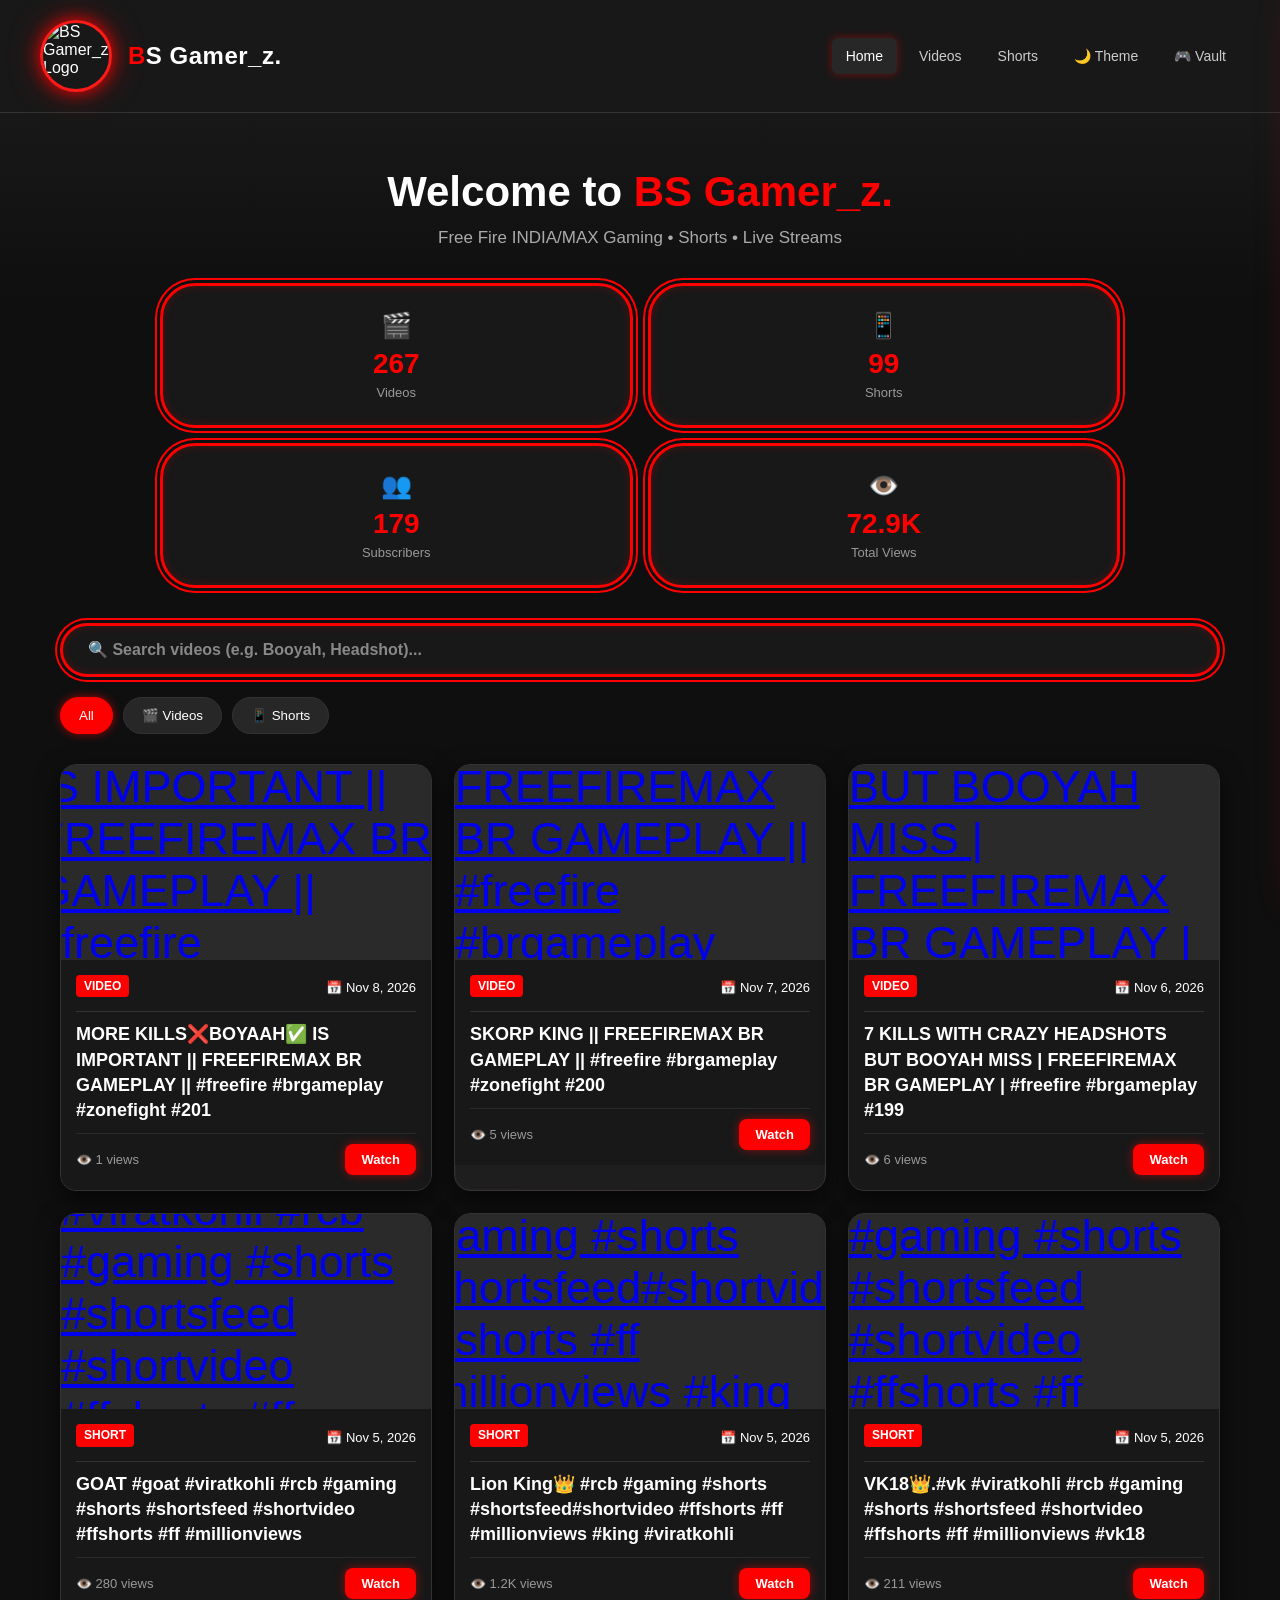
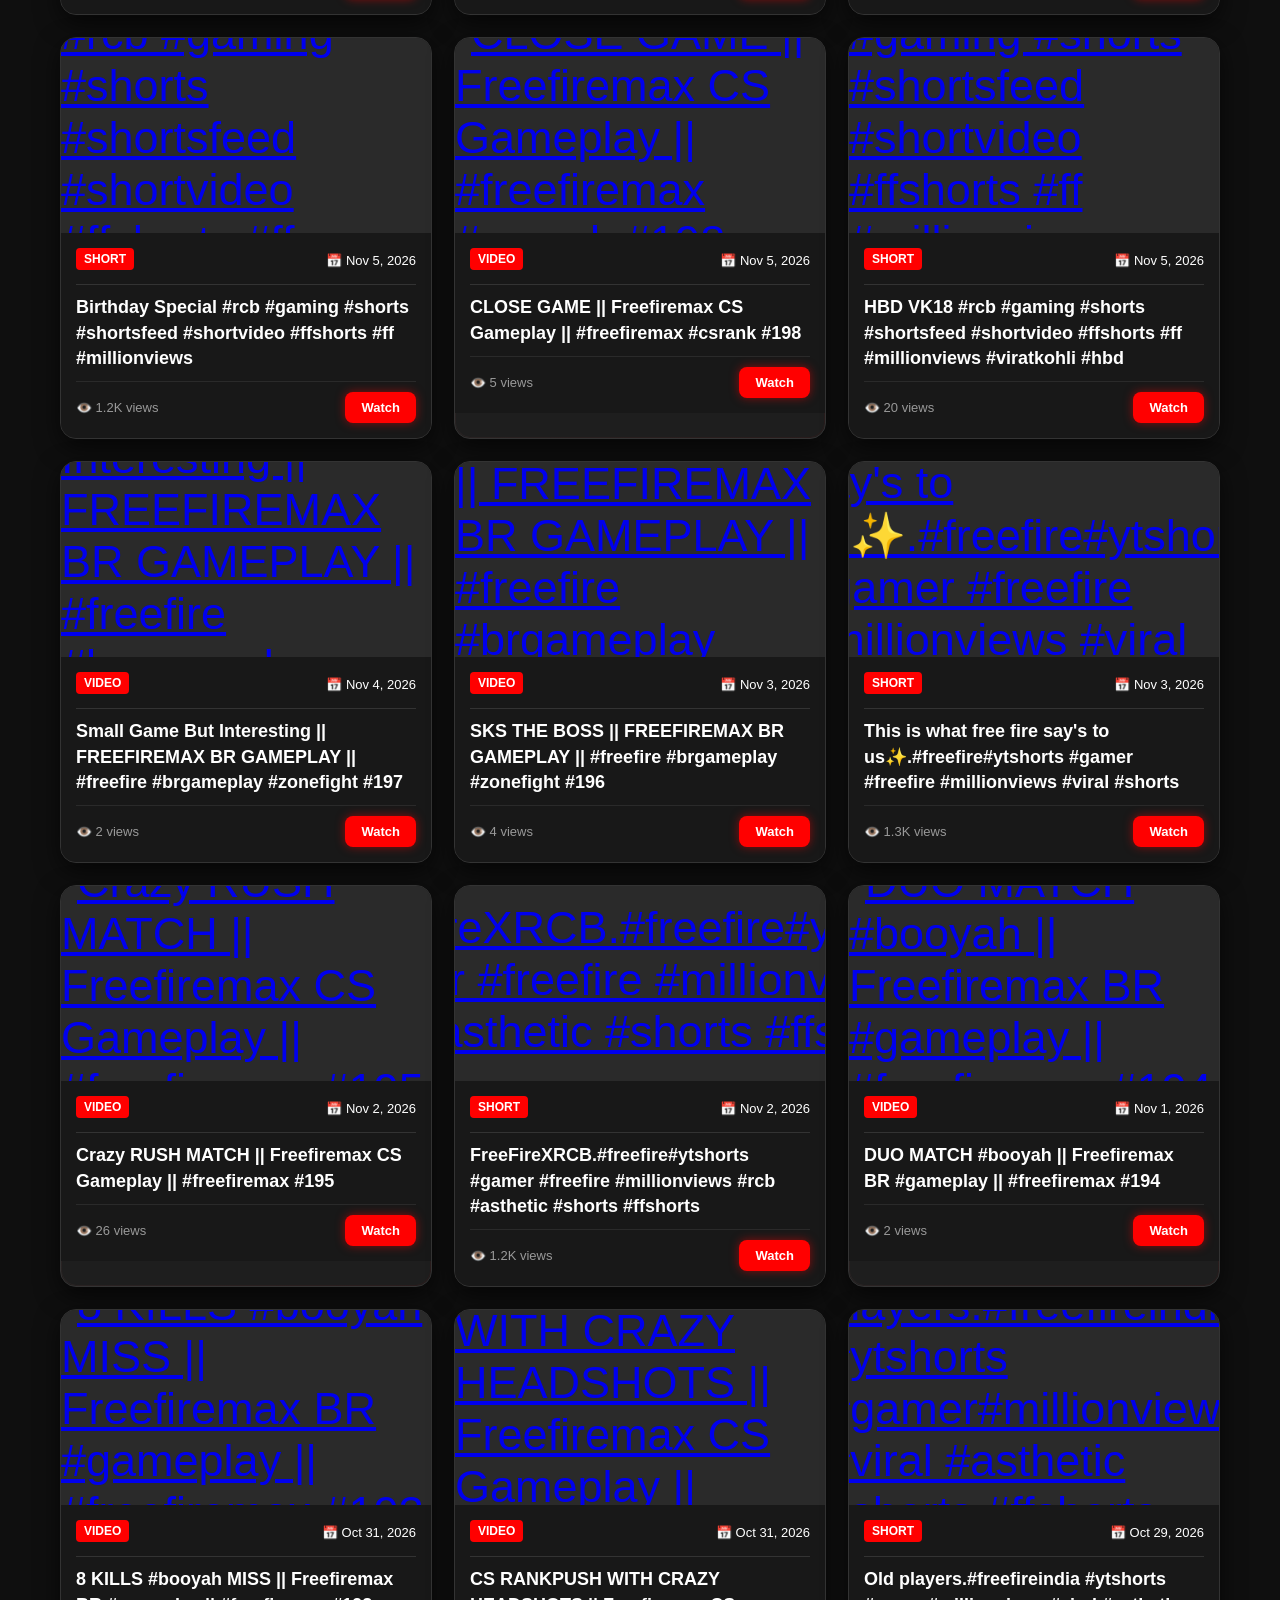
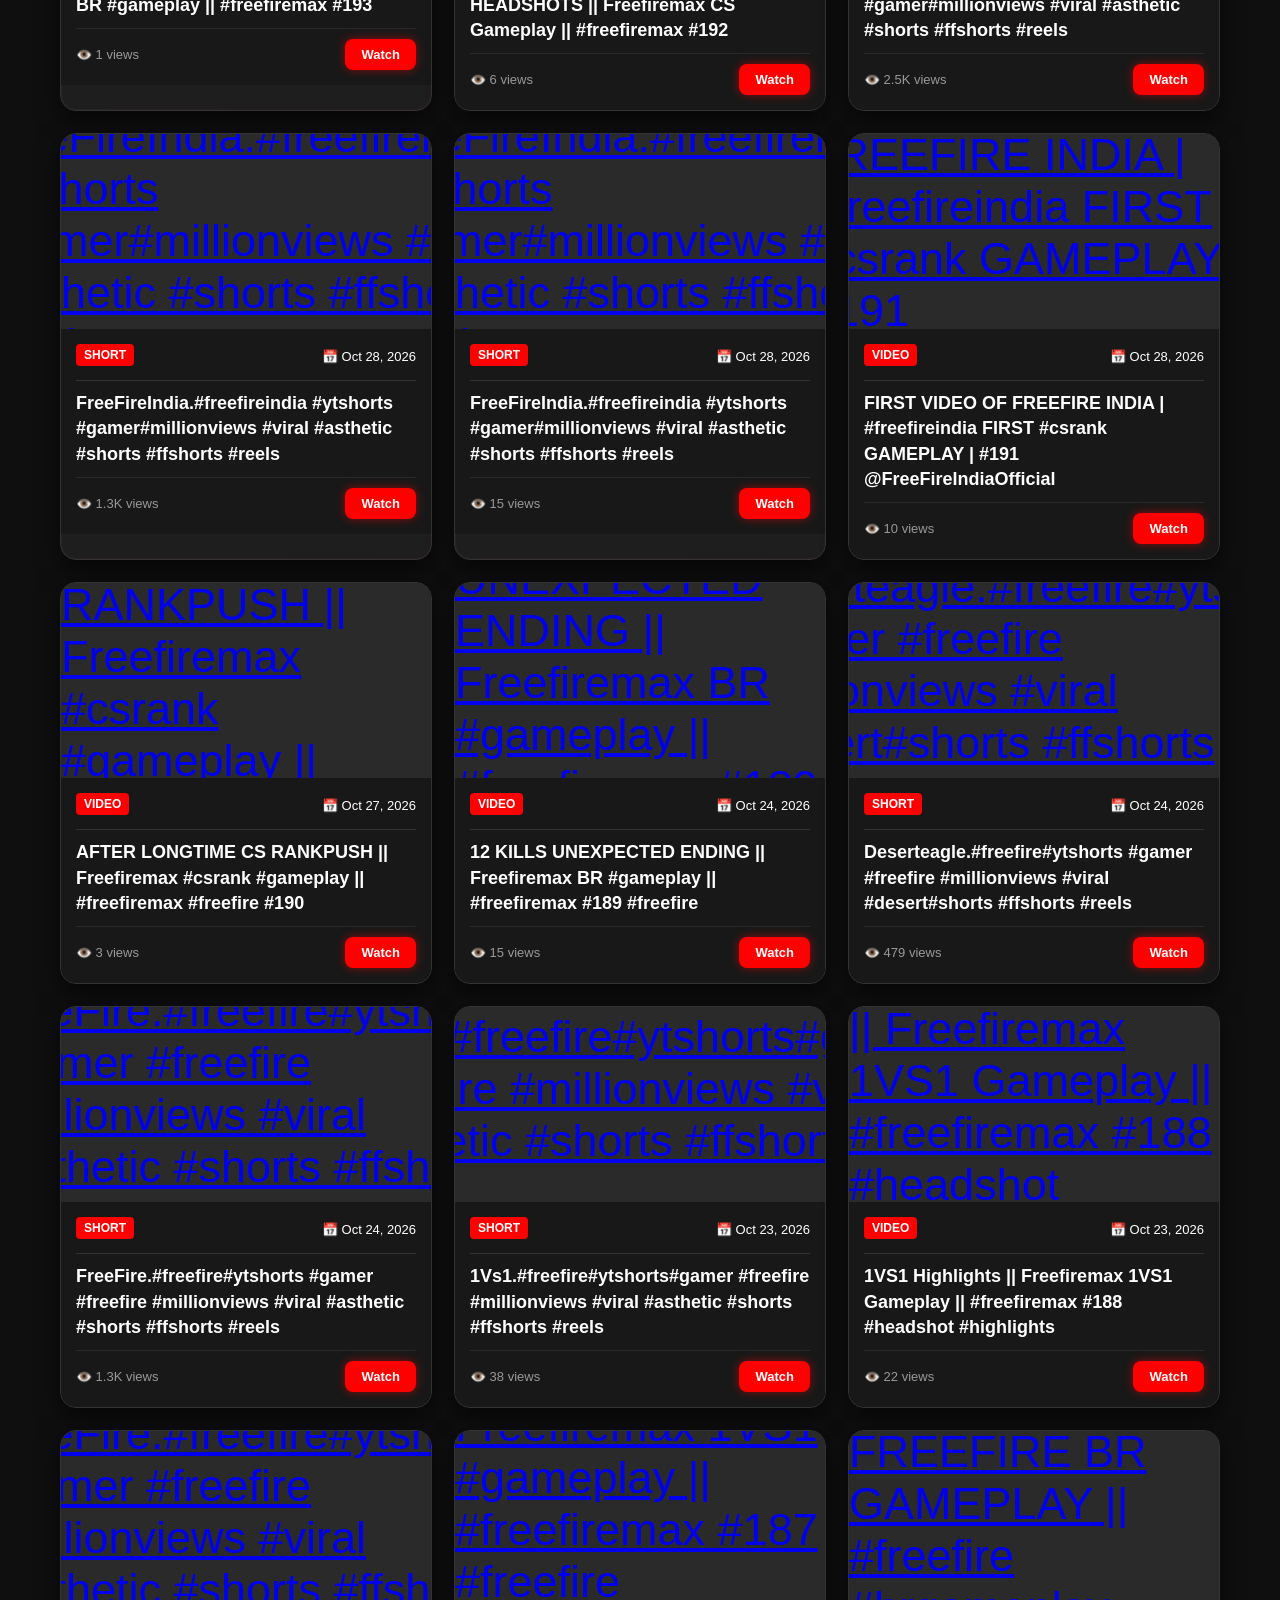
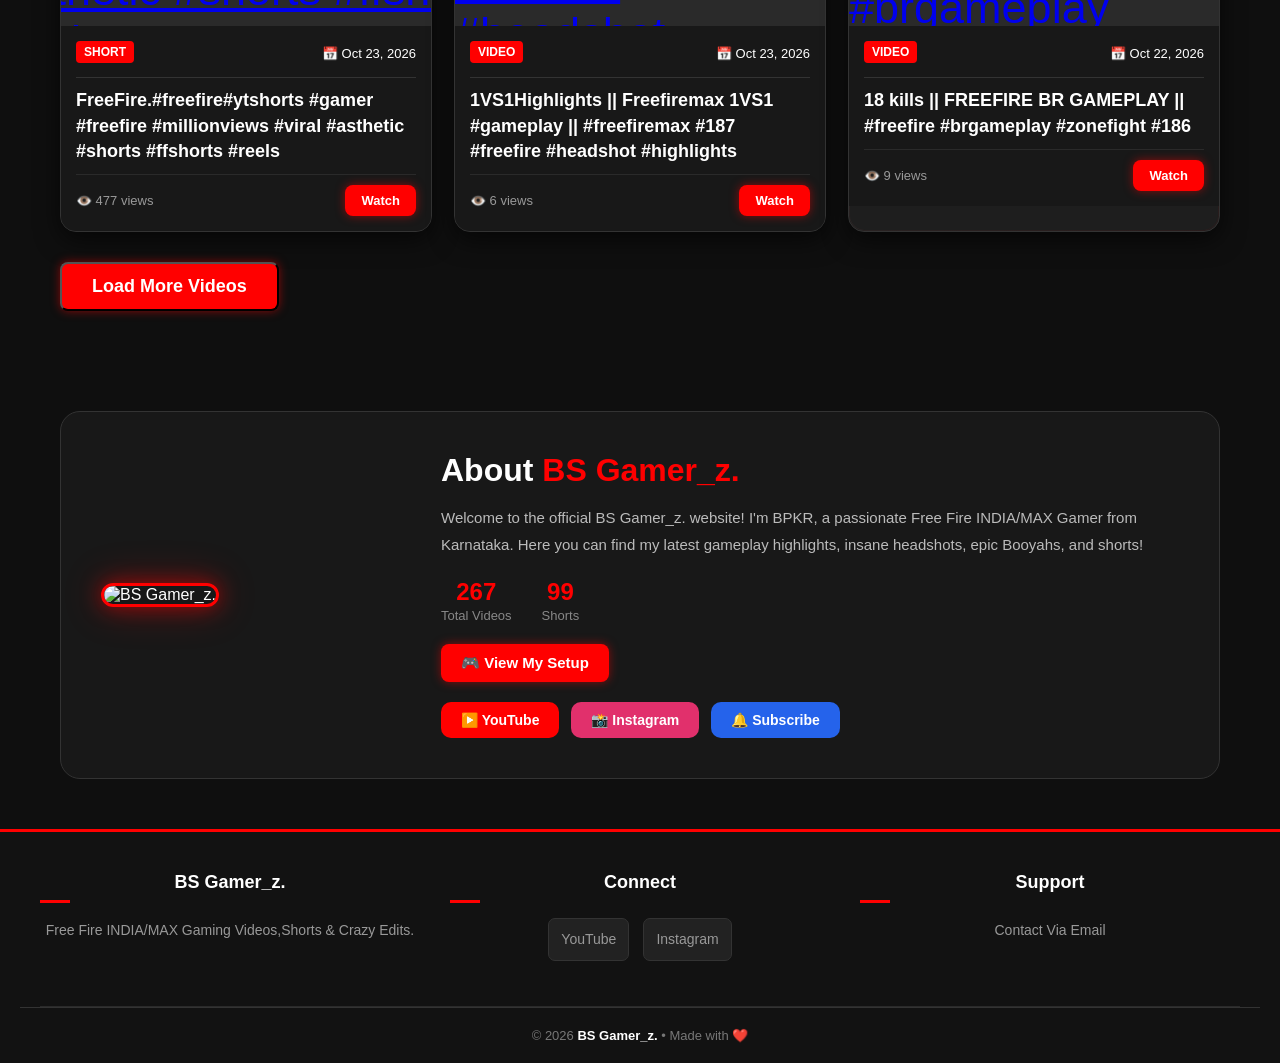
==== commit 5e36d395: "Cleaned up About section and added Vault button" ====
--- a/index.html
+++ b/index.html
@@ -89,7 +89,7 @@
                     Welcome to the official BS Gamer_z. website! I'm BPKR, a passionate Free Fire INDIA/MAX Gamer from Karnataka. 
                     Here you can find my latest gameplay highlights, insane headshots, epic Booyahs, and shorts!
                 </p>
-                <div class="about-stats">
+                               <div class="about-stats">
                     <div class="about-stat">
                         <span class="about-number" id="totalAboutVideos">0</span>
                         <span class="about-label">Total Videos</span>
@@ -98,10 +98,9 @@
                         <span class="about-number" id="totalAboutShorts">0</span>
                         <span class="about-label">Shorts</span>
                     </div>
-                    <div class="about-stat">
-                        <span class="about-number">2</span>
-                        <span class="about-label">Devices</span>
-                    </div>
+                </div>
+                <div style="margin-bottom: 20px;">
+                    <button onclick="openVault()" class="watch-btn" style="padding: 10px 20px; font-size: 15px; cursor: pointer; border: none;">🎮 View My Setup</button>
                 </div>
                 <div class="about-links">
                     <a href="https://www.youtube.com/@bsgamerz0507" class="about-link youtube">▶️ YouTube</a>
--- a/css/style.css
+++ b/css/style.css
@@ -3688,4 +3688,14 @@
 .vault-btn.amazon-btn:hover {
     background: #e68a00;
     box-shadow: 0 0 10px rgba(255, 153, 0, 0.8);
+}
+/* About Section Setup Button Fix */
+.about-content .watch-btn {
+    box-shadow: 0 0 10px rgba(255, 0, 0, 0.5);
+    transition: 0.3s;
+}
+
+.about-content .watch-btn:hover {
+    box-shadow: 0 0 20px rgba(255, 0, 0, 0.8);
+    transform: translateY(-2px);
 }
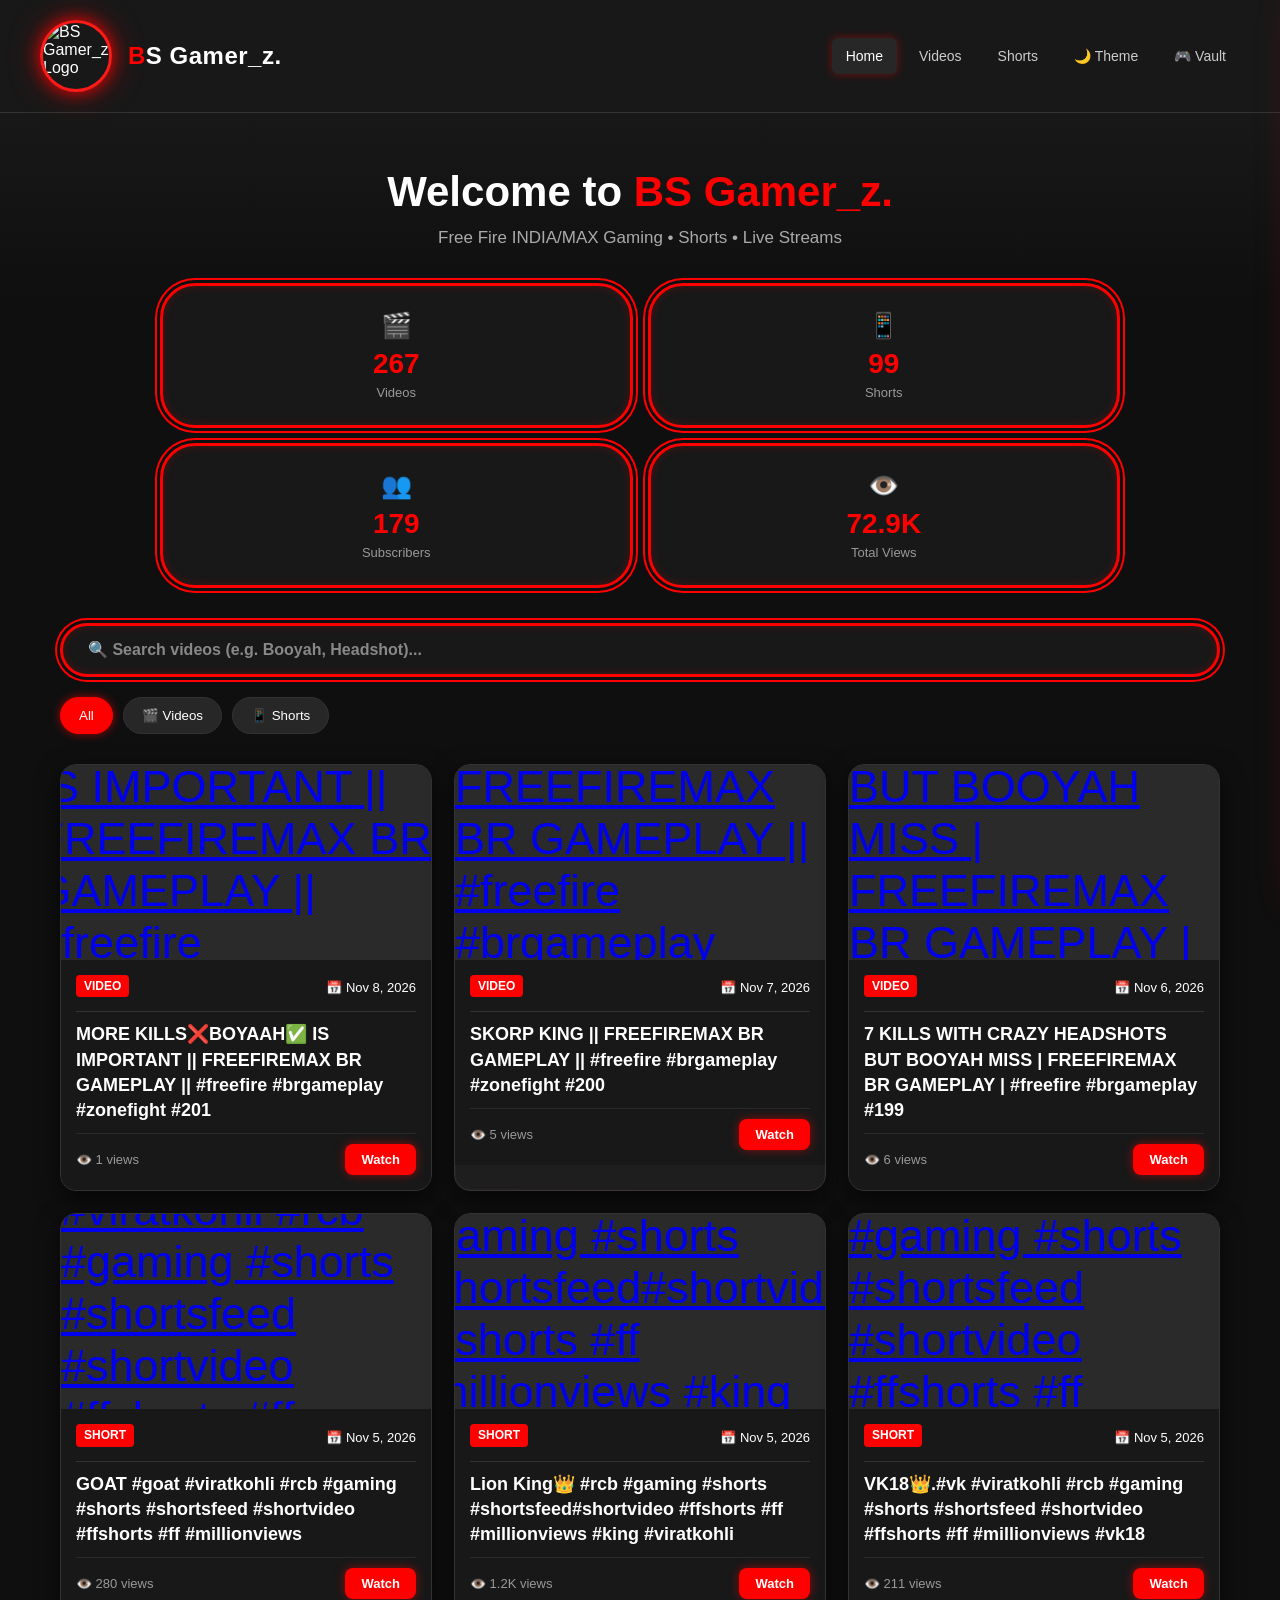
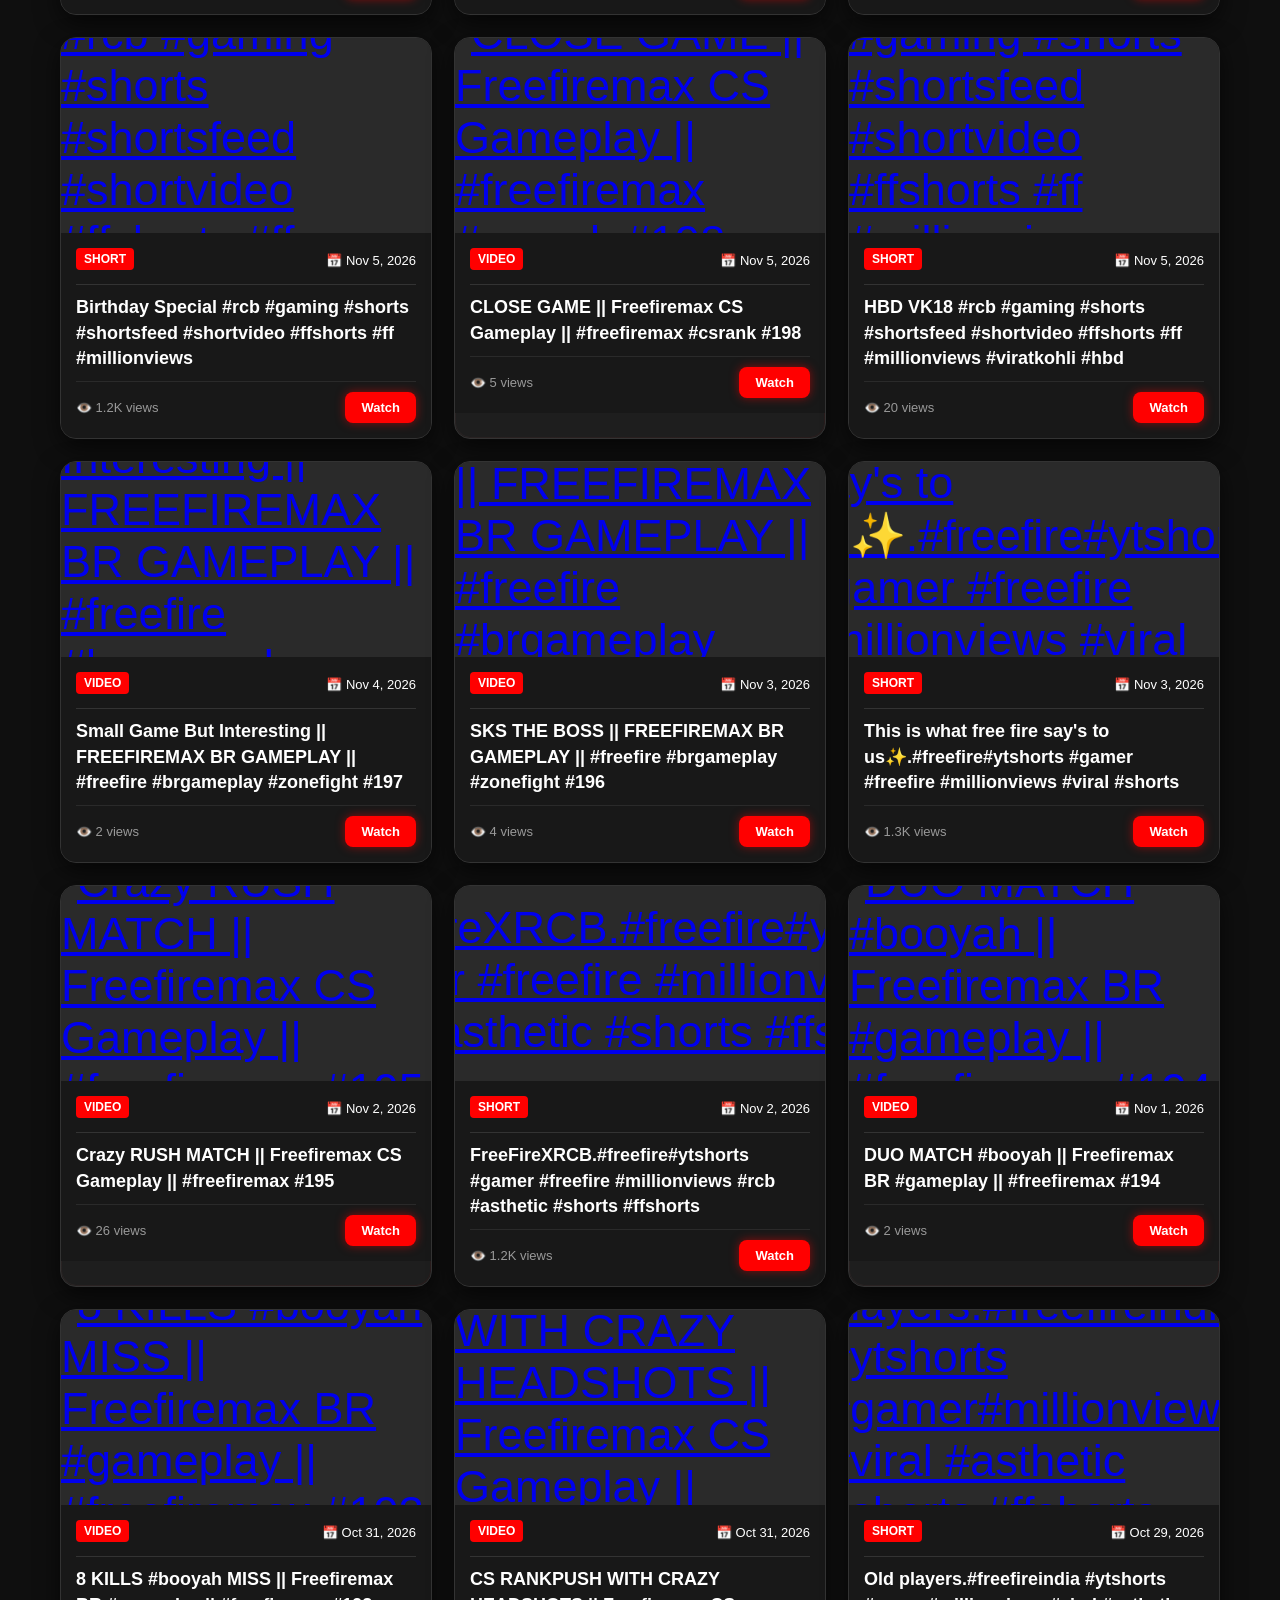
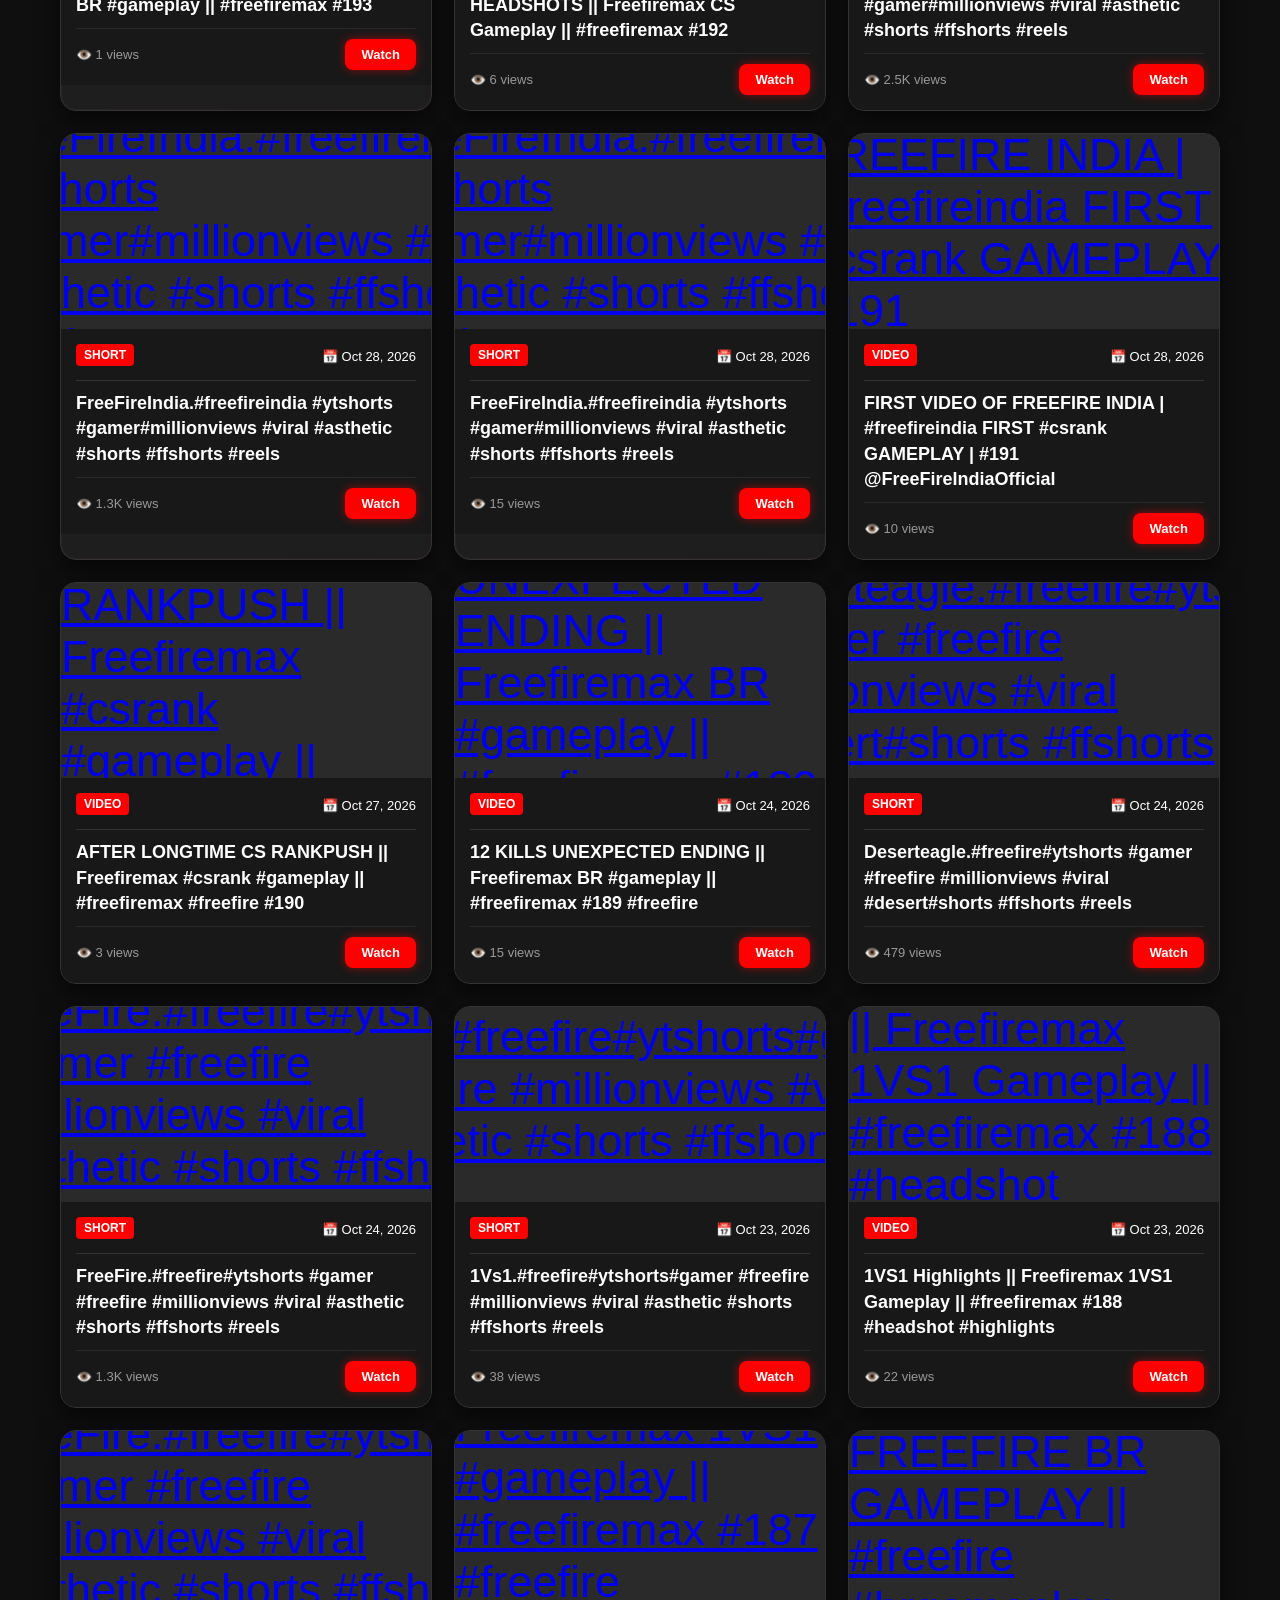
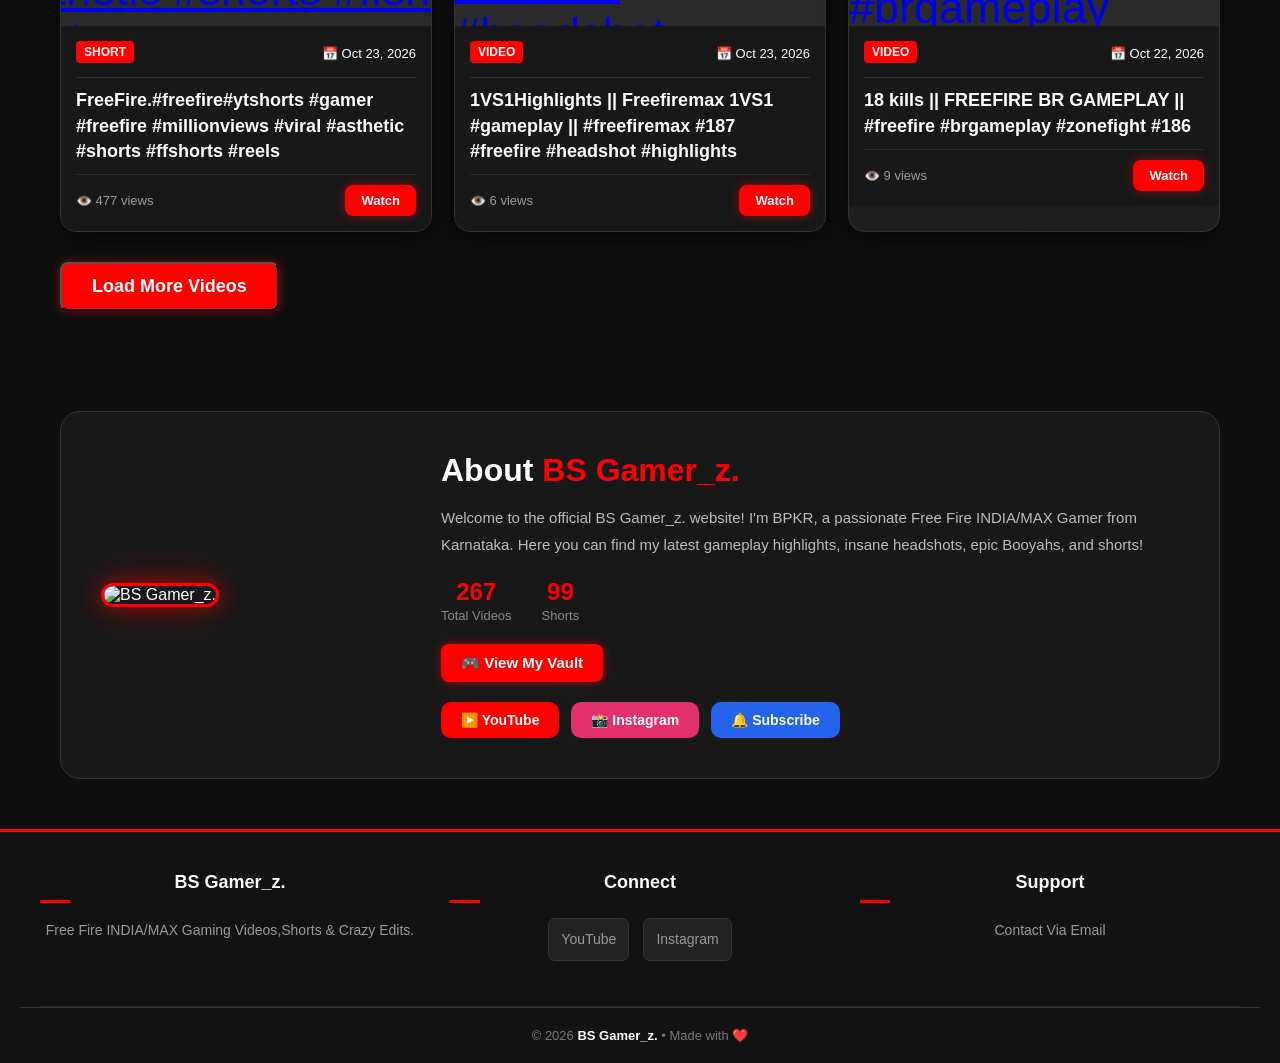
==== commit 94480675: "Cleaned up About section and added Vault button" ====
--- a/index.html
+++ b/index.html
@@ -100,7 +100,7 @@
                     </div>
                 </div>
                 <div style="margin-bottom: 20px;">
-                    <button onclick="openVault()" class="watch-btn" style="padding: 10px 20px; font-size: 15px; cursor: pointer; border: none;">🎮 View My Setup</button>
+                    <button onclick="openVault()" class="watch-btn" style="padding: 10px 20px; font-size: 15px; cursor: pointer; border: none;">🎮 View My Vault</button>
                 </div>
                 <div class="about-links">
                     <a href="https://www.youtube.com/@bsgamerz0507" class="about-link youtube">▶️ YouTube</a>
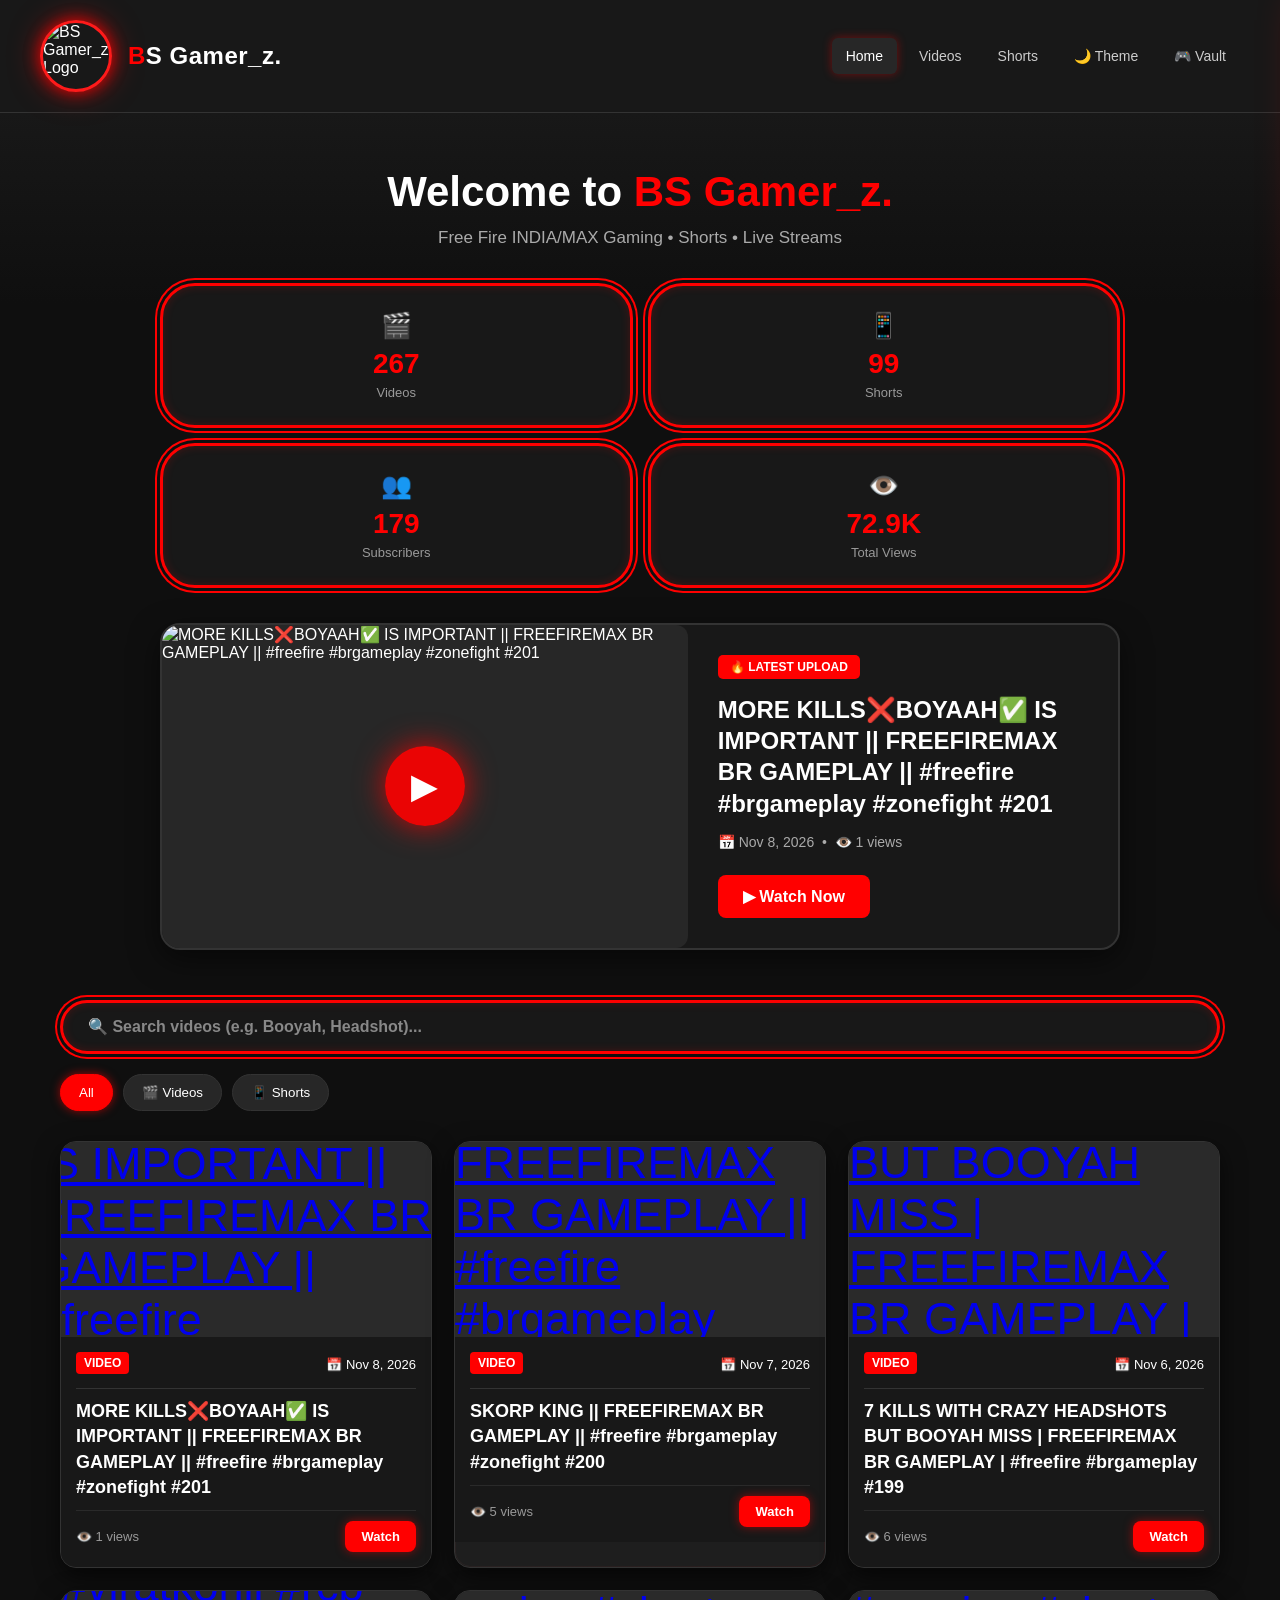
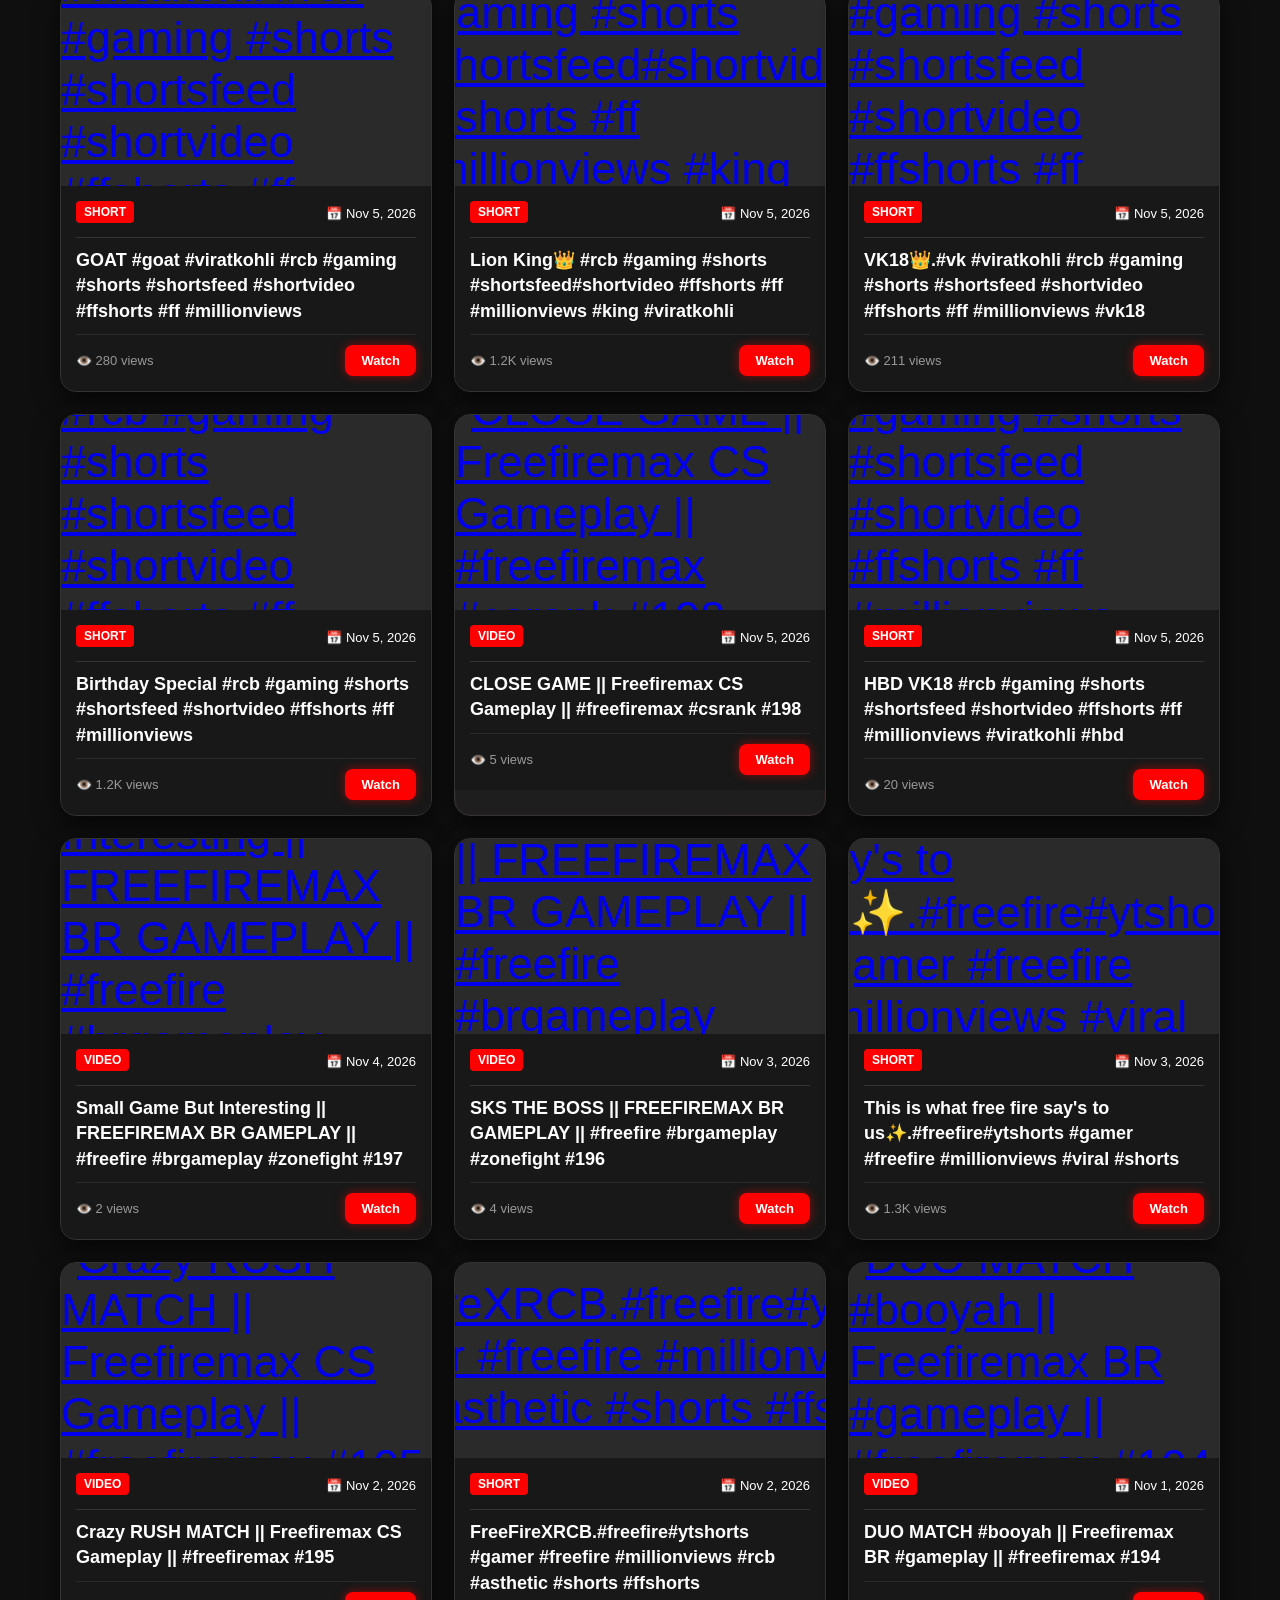
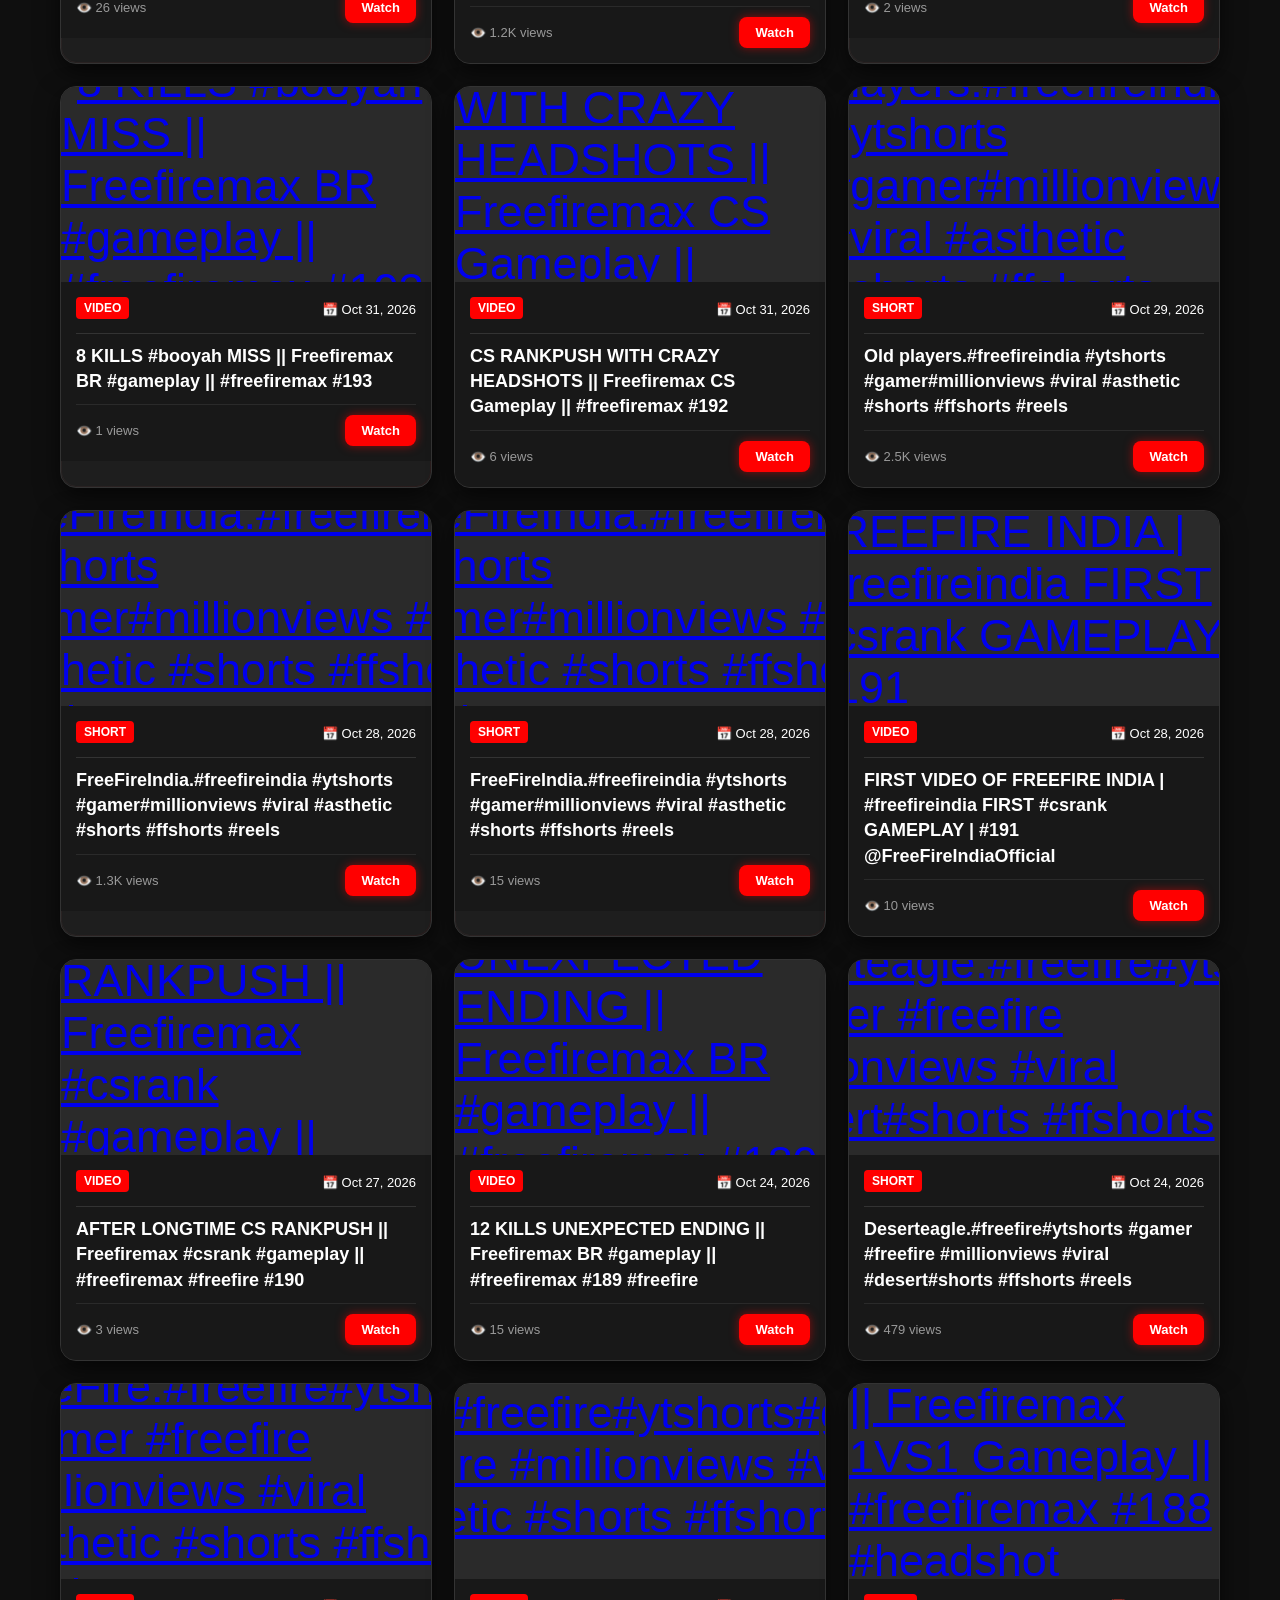
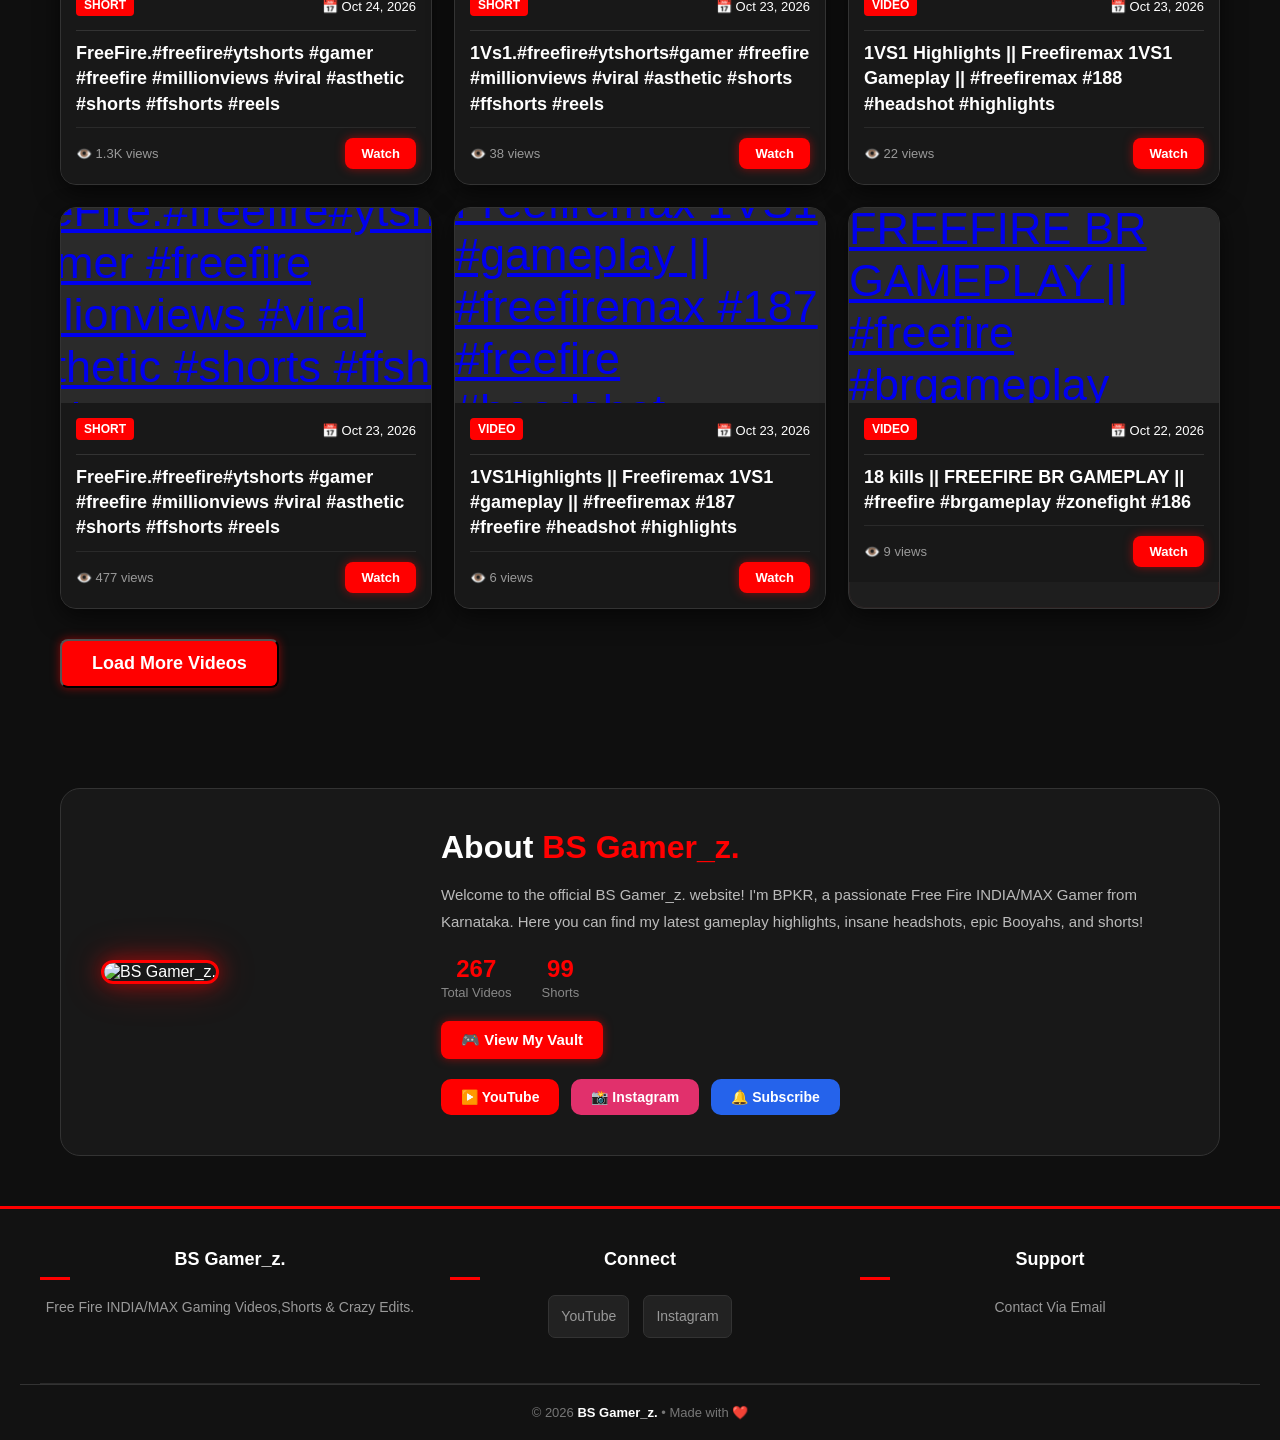
==== commit 39aea2d1: "Added Featured Video section" ====
--- a/index.html
+++ b/index.html
@@ -58,7 +58,12 @@
             <div class="stat-label">Total Views</div>
         </div>
     </div>
-
+    <!-- FEATURED VIDEO SECTION -->
+    <section class="featured-section">
+        <div class="featured-container" id="featuredContainer">
+            <!-- The featured video will be injected here by JavaScript -->
+        </div>
+    </section>
     <div class="container">
                 <!-- SEARCH BAR -->
         <div class="search-box">
@@ -250,6 +255,8 @@
                 document.getElementById('totalAboutShorts').innerText = shortCount;
 
                 filterVideos('all'); 
+                                // Show the latest video as Featured
+                showFeaturedVideo(allVideos);
             })
             .catch(error => console.log('Could not load videos:', error));
 
@@ -514,6 +521,31 @@
             document.getElementById('vaultOverlay').classList.remove('open');
             document.body.style.overflow = ''; // Restore background scroll
         }
+                // ==========================================
+        // FEATURED VIDEO
+        // ==========================================
+        function showFeaturedVideo(videos) {
+            if (!videos || videos.length === 0) return;
+            
+            // Get the most recent video (first in array)
+            var latest = videos[0];
+            var container = document.getElementById('featuredContainer');
+            
+            container.innerHTML = `
+                <div class="featured-thumbnail" onclick="window.open('https://www.youtube.com/watch?v=${latest.id}', '_blank')">
+                    <img src="${latest.thumbnail}" alt="${latest.title}">
+                    <div class="play-overlay">▶</div>
+                </div>
+                <div class="featured-info">
+                    <span class="featured-badge">🔥 Latest Upload</span>
+                    <h2>${latest.title}</h2>
+                    <div class="featured-meta">
+                        📅 ${formatDate(latest.publishedAt)} &nbsp;•&nbsp; 👁️ ${formatViews(latest.viewCount)} views
+                    </div>
+                    <a href="https://www.youtube.com/watch?v=${latest.id}" target="_blank" class="featured-btn">▶ Watch Now</a>
+                </div>
+            `;
+        }
     </script>
 </body>
 </html>
--- a/css/style.css
+++ b/css/style.css
@@ -3698,4 +3698,141 @@
 .about-content .watch-btn:hover {
     box-shadow: 0 0 20px rgba(255, 0, 0, 0.8);
     transform: translateY(-2px);
+}
+/* ==========================================
+   FEATURED VIDEO SECTION
+   ========================================== */
+.featured-section {
+    max-width: 1000px;
+    margin: 30px auto 50px;
+    padding: 0 20px;
+}
+
+.featured-container {
+    display: flex;
+    background: #181818;
+    border: 2px solid #333;
+    border-radius: 20px;
+    overflow: hidden;
+    box-shadow: 0 10px 30px rgba(0, 0, 0, 0.5);
+    transition: 0.3s;
+}
+
+.featured-container:hover {
+    border-color: #ff0000;
+    box-shadow: 0 0 30px rgba(255, 0, 0, 0.2);
+}
+
+.featured-thumbnail {
+    width: 55%;
+    position: relative;
+    cursor: pointer;
+}
+
+.featured-thumbnail img {
+    width: 100%;
+    height: 100%;
+    object-fit: cover;
+    display: block;
+}
+
+.featured-thumbnail .play-overlay {
+    position: absolute;
+    top: 50%;
+    left: 50%;
+    transform: translate(-50%, -50%);
+    width: 80px;
+    height: 80px;
+    background: rgba(255, 0, 0, 0.9);
+    border-radius: 50%;
+    display: flex;
+    align-items: center;
+    justify-content: center;
+    font-size: 35px;
+    color: #fff;
+    box-shadow: 0 0 30px rgba(255, 0, 0, 0.8);
+    transition: 0.3s;
+}
+
+.featured-thumbnail:hover .play-overlay {
+    transform: translate(-50%, -50%) scale(1.1);
+}
+
+.featured-info {
+    width: 45%;
+    padding: 30px;
+    display: flex;
+    flex-direction: column;
+    justify-content: center;
+}
+
+.featured-badge {
+    background: #ff0000;
+    color: #fff;
+    padding: 5px 12px;
+    border-radius: 5px;
+    font-size: 12px;
+    font-weight: bold;
+    width: fit-content;
+    margin-bottom: 15px;
+    text-transform: uppercase;
+}
+
+.featured-info h2 {
+    font-size: 24px;
+    color: #fff;
+    margin-bottom: 15px;
+    line-height: 1.3;
+}
+
+.featured-meta {
+    color: #aaa;
+    font-size: 14px;
+    margin-bottom: 25px;
+}
+
+.featured-btn {
+    display: inline-block;
+    background: #ff0000;
+    color: #fff;
+    padding: 12px 25px;
+    border-radius: 8px;
+    text-decoration: none;
+    font-weight: bold;
+    text-align: center;
+    transition: 0.3s;
+    width: fit-content;
+}
+
+.featured-btn:hover {
+    background: #cc0000;
+    box-shadow: 0 0 20px rgba(255, 0, 0, 0.8);
+}
+
+/* Light Theme */
+html.light-theme .featured-container {
+    background: #ffffff;
+    border-color: #ddd;
+}
+
+html.light-theme .featured-info h2 {
+    color: #222;
+}
+
+/* Mobile */
+@media (max-width: 768px) {
+    .featured-container {
+        flex-direction: column;
+    }
+    .featured-thumbnail {
+        width: 100%;
+        height: 220px;
+    }
+    .featured-info {
+        width: 100%;
+        padding: 20px;
+    }
+    .featured-info h2 {
+        font-size: 20px;
+    }
 }
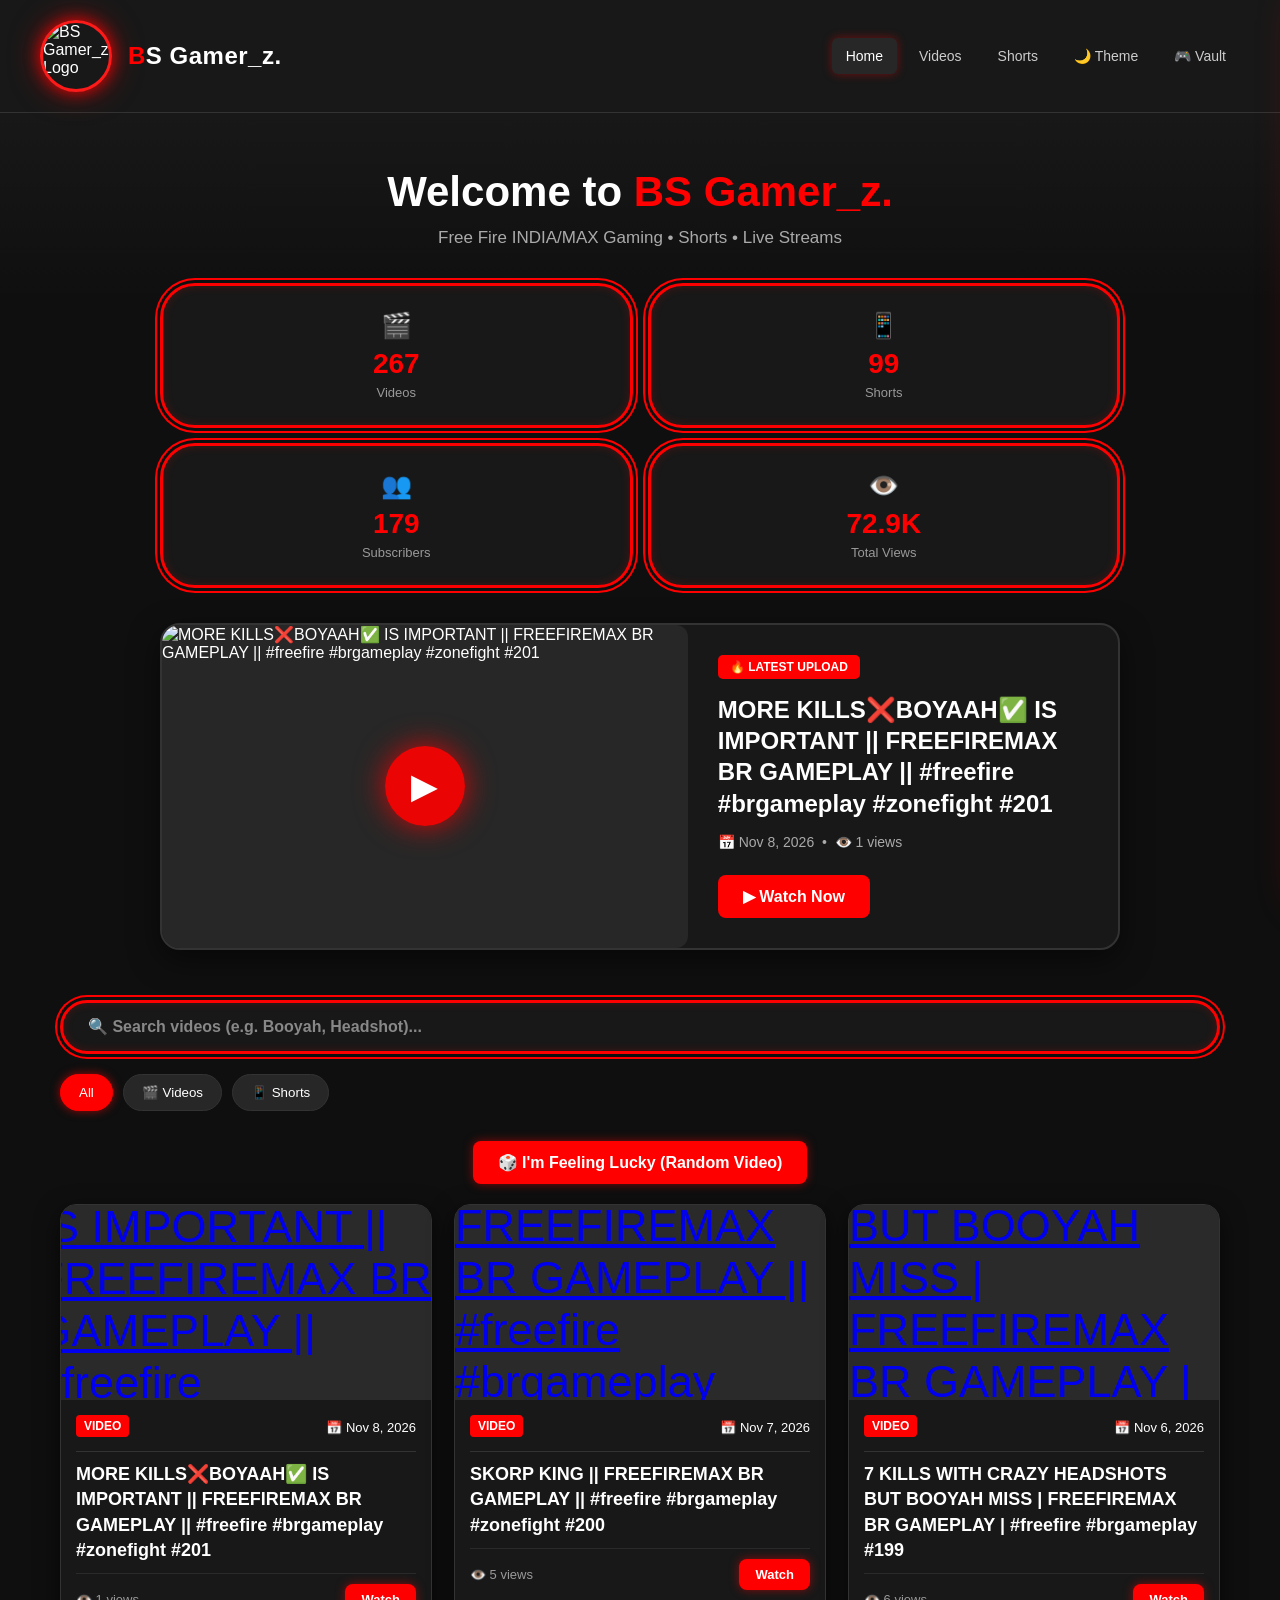
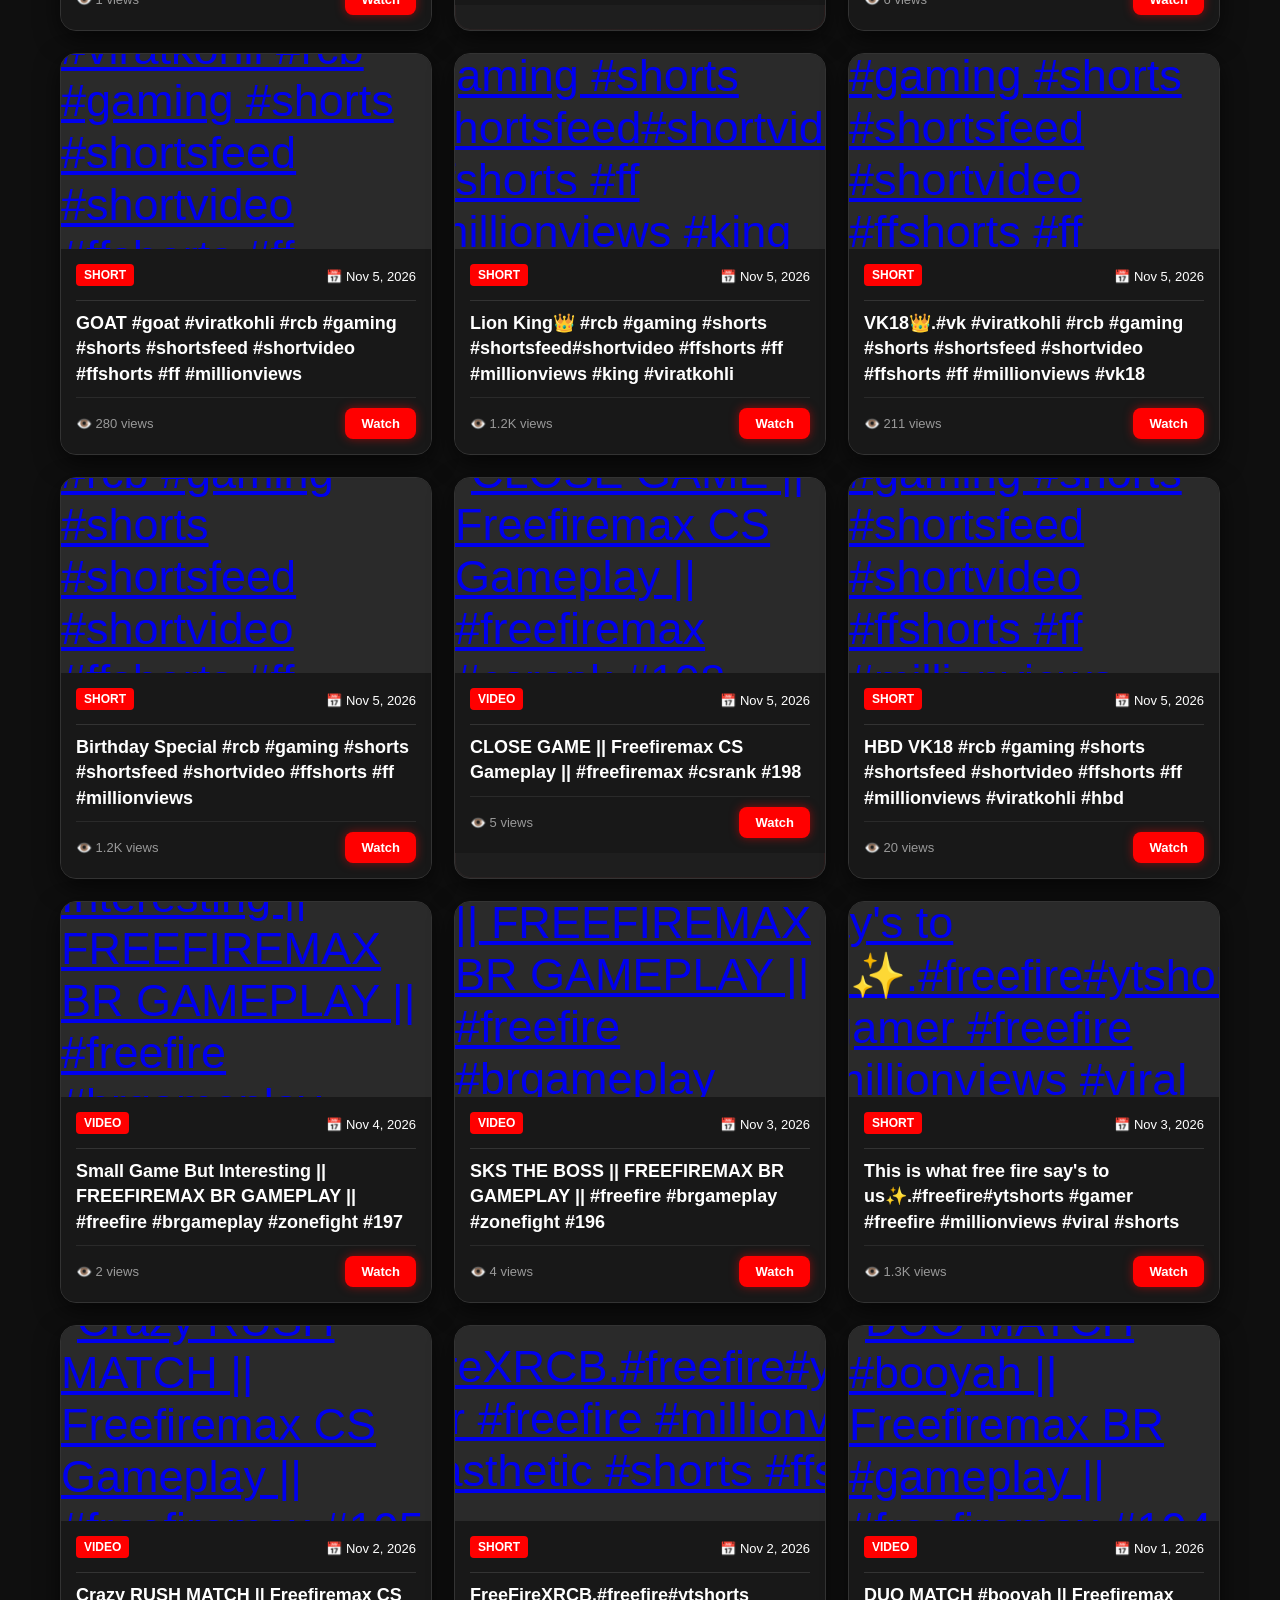
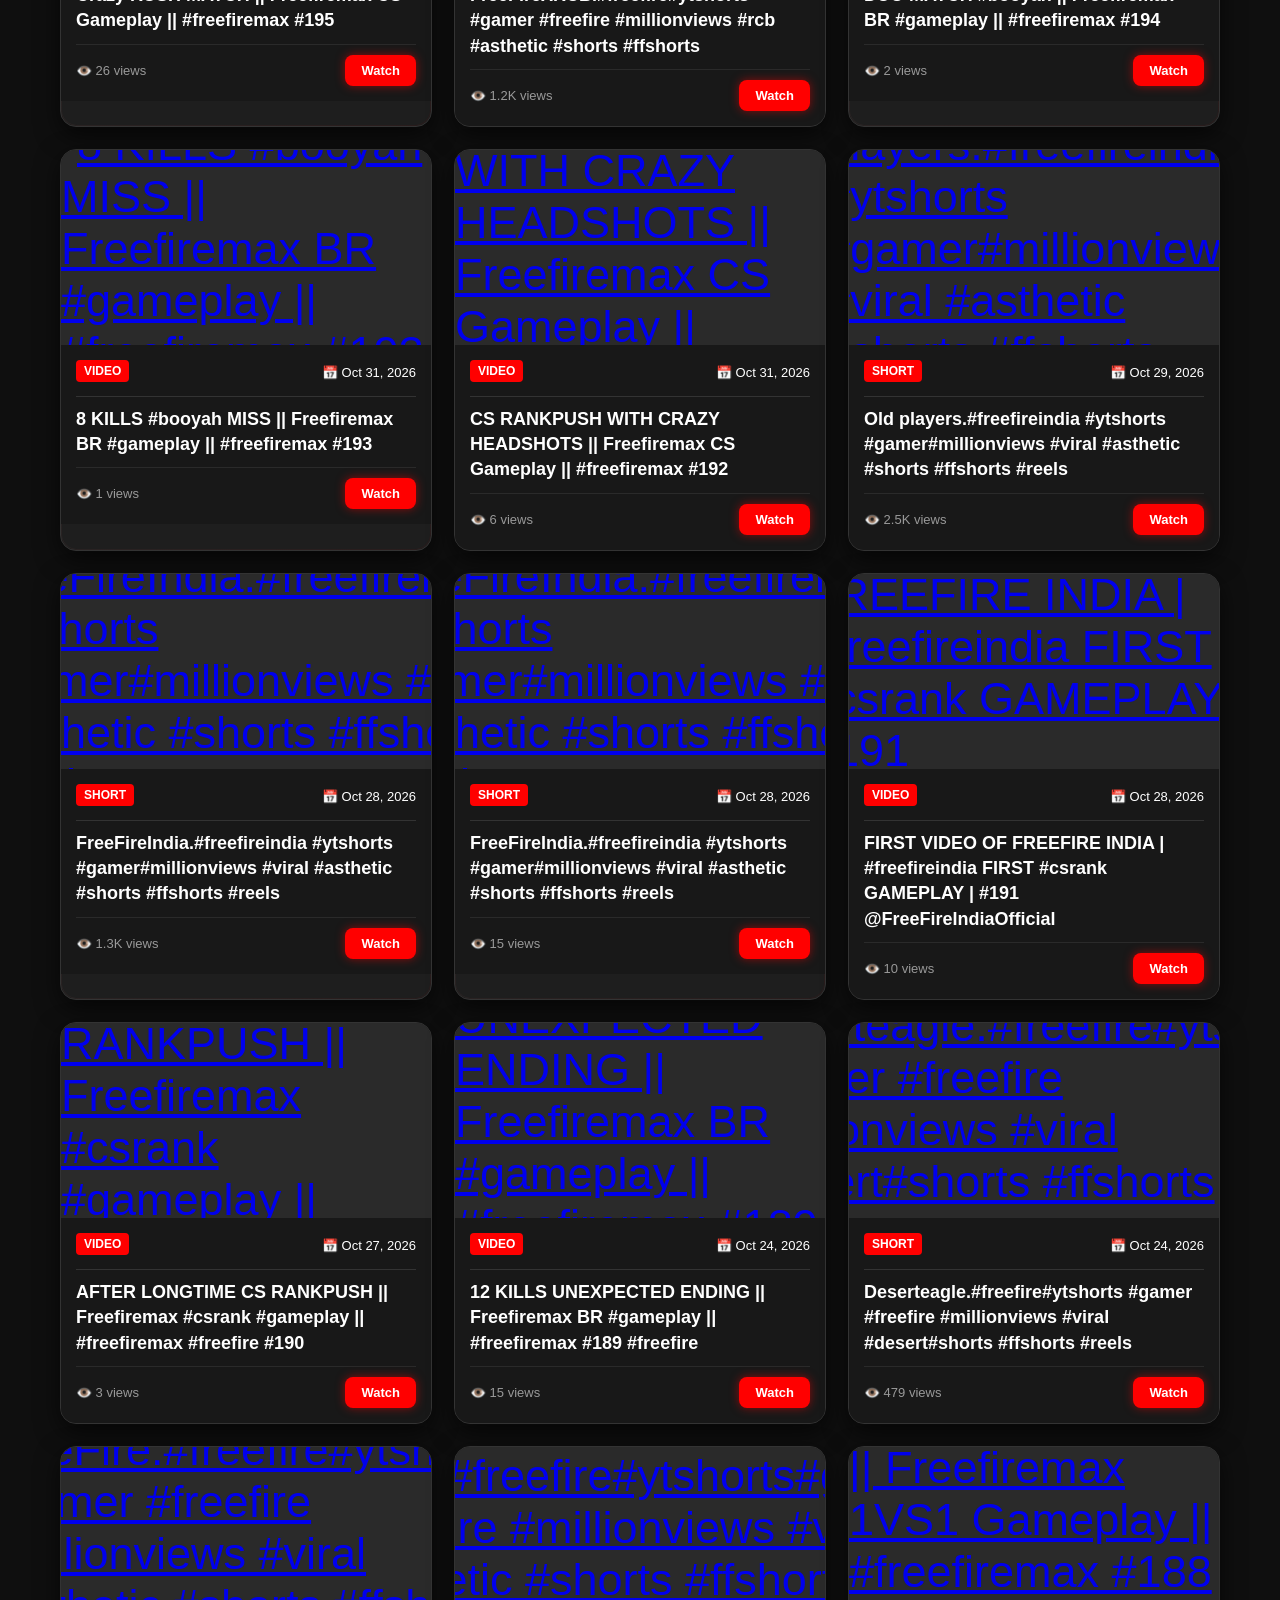
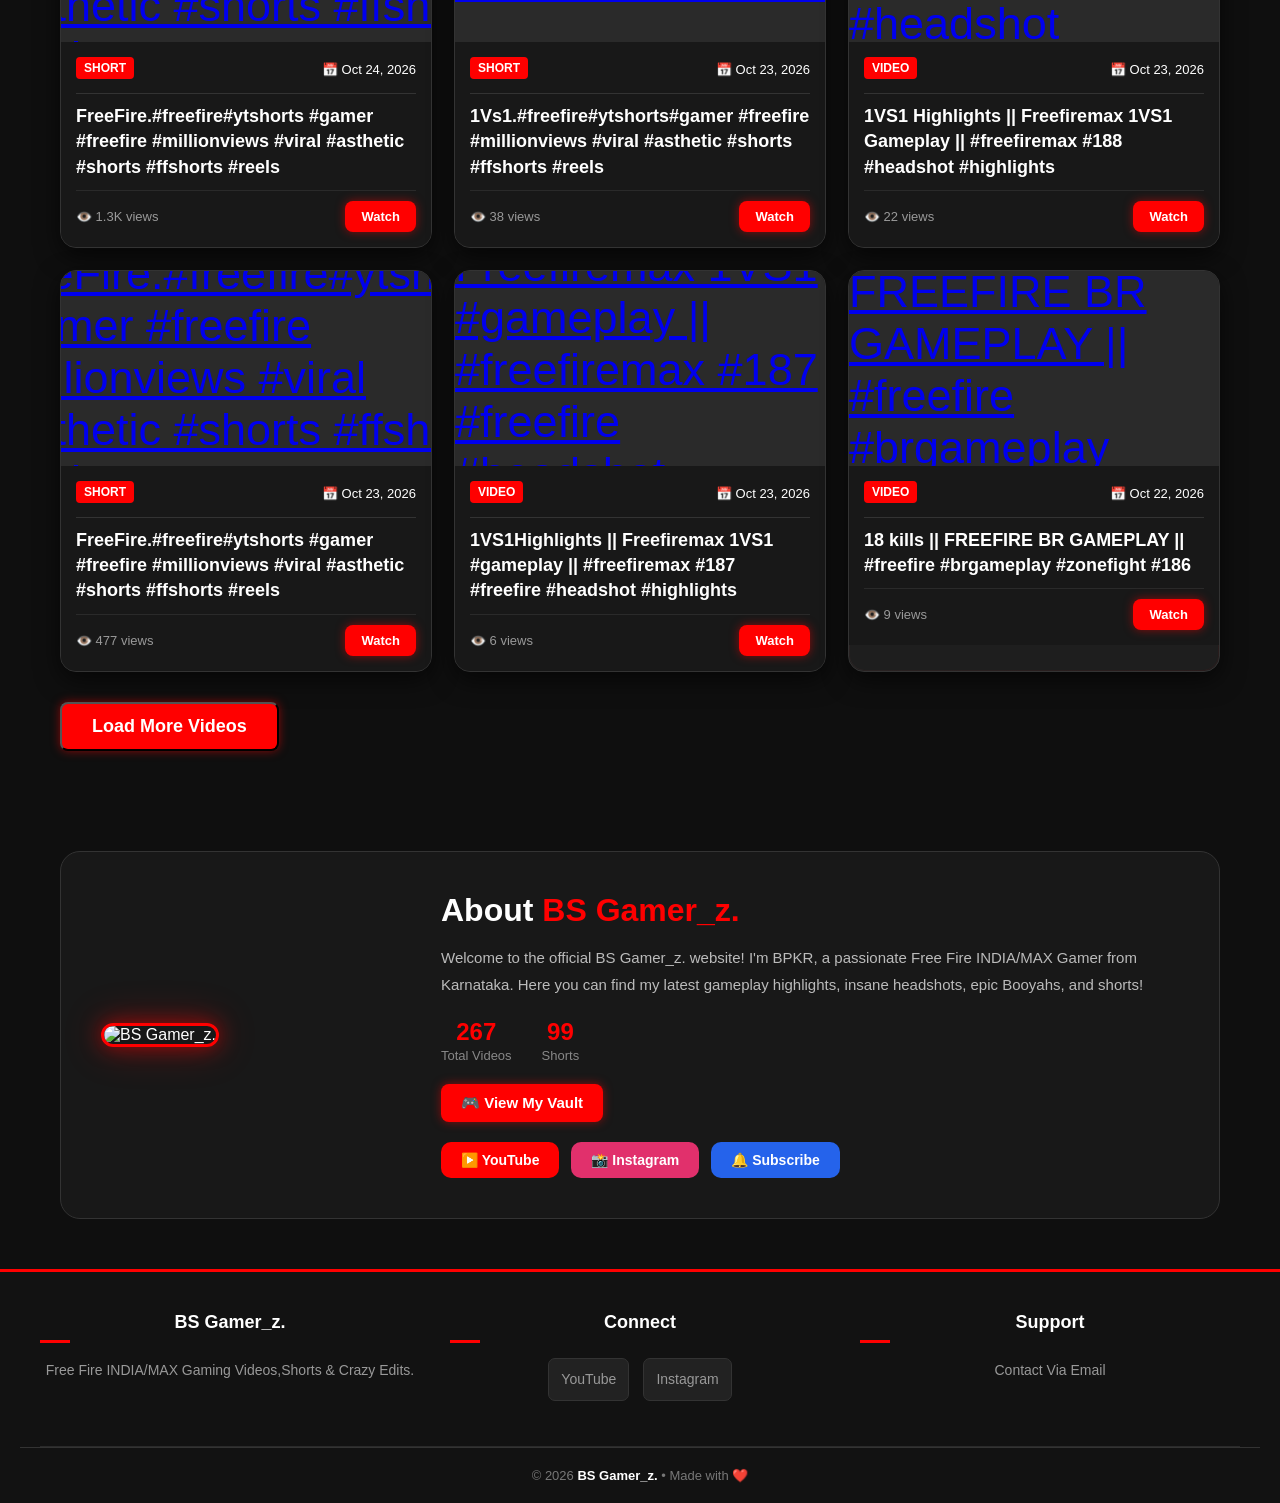
==== commit 5c3516c7: "Added Random Video button" ====
--- a/index.html
+++ b/index.html
@@ -74,6 +74,12 @@
             <button class="category" onclick="filterVideos('video')">🎬 Videos</button>
             <button class="category" onclick="filterVideos('short')">📱 Shorts</button>
         </div>
+        <!-- RANDOM VIDEO BUTTON -->
+        <div style="text-align: center; margin: 20px 0;">
+            <button class="watch-btn" onclick="playRandomVideo()" style="font-size: 16px; padding: 12px 25px; cursor: pointer; border: none;">
+                🎲 I'm Feeling Lucky (Random Video)
+            </button>
+        </div>
 
         <div class="content-grid" id="videoGrid">
         </div>
@@ -546,6 +552,22 @@
                 </div>
             `;
         }
+                // ==========================================
+        // RANDOM VIDEO BUTTON
+        // ==========================================
+        function playRandomVideo() {
+            if (!allVideos || allVideos.length === 0) {
+                alert("Videos not loaded yet. Please wait a moment.");
+                return;
+            }
+            
+            // Pick a random video from all videos
+            var randomIndex = Math.floor(Math.random() * allVideos.length);
+            var randomVideo = allVideos[randomIndex];
+            
+            // Open the video on YouTube in a new tab
+            window.open(`https://www.youtube.com/watch?v=${randomVideo.id}`, '_blank');
+        }
     </script>
 </body>
 </html>
--- a/css/style.css
+++ b/css/style.css
@@ -3099,10 +3099,7 @@
     pointer-events: none; /* Prevents clicking inside the preview */
 }
 
-/* Hide the anchor when preview is playing */
-.thumbnail:hover a {
-    display: none;
-}
+
 /* YouTube Preview Iframe */
 .thumbnail iframe {
     width: 100%;
@@ -3111,10 +3108,7 @@
     pointer-events: none; /* Prevents clicking inside the preview */
 }
 
-/* Hide the anchor when preview is playing */
-.thumbnail:hover a {
-    display: none;
-}
+
 /* ==========================================
    SPLASH SCREEN → HEADER LOGO TRANSITION
    ========================================== */
@@ -3835,4 +3829,18 @@
     .featured-info h2 {
         font-size: 20px;
     }
+}
+/* ==========================================
+   SAFE THUMBNAIL HOVER EFFECT
+   ========================================== */
+.thumbnail {
+    overflow: hidden;
+}
+
+.thumbnail img {
+    transition: transform 0.3s ease;
+}
+
+.card:hover .thumbnail img {
+    transform: scale(1.08);
 }
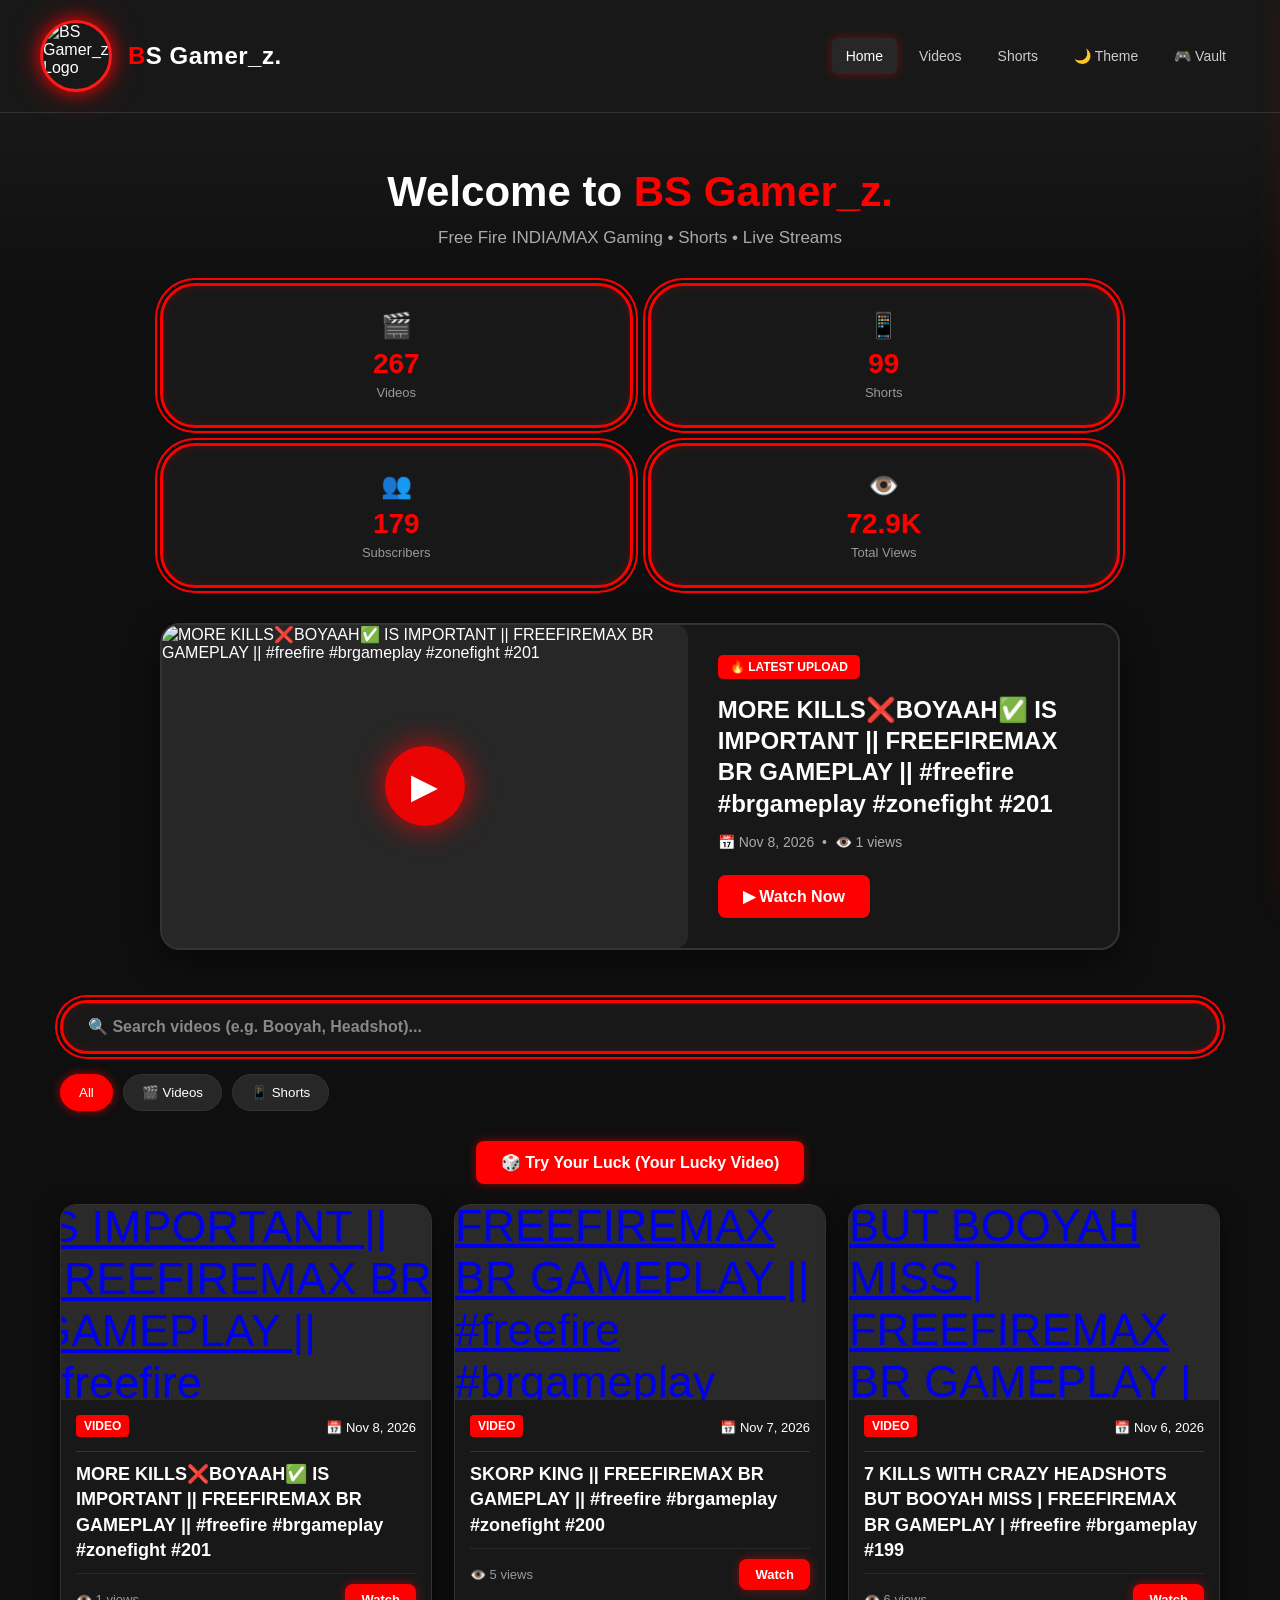
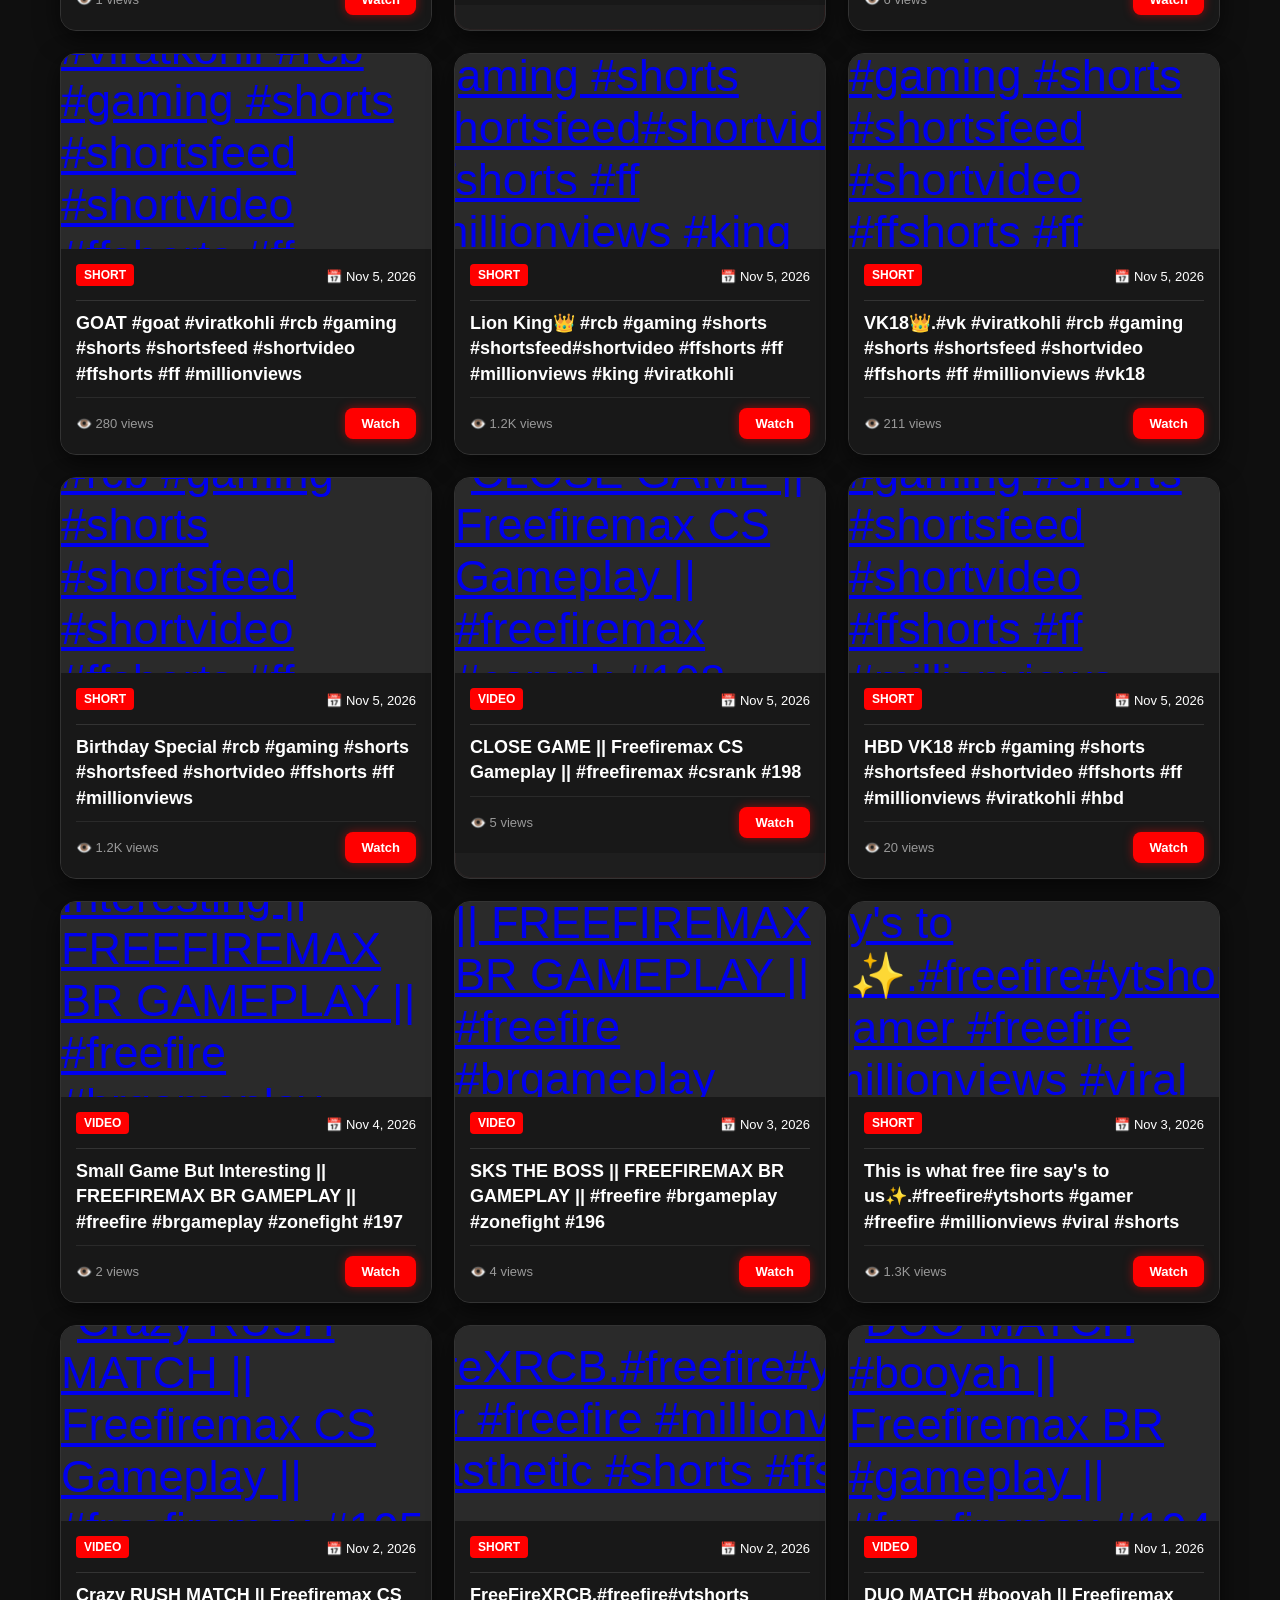
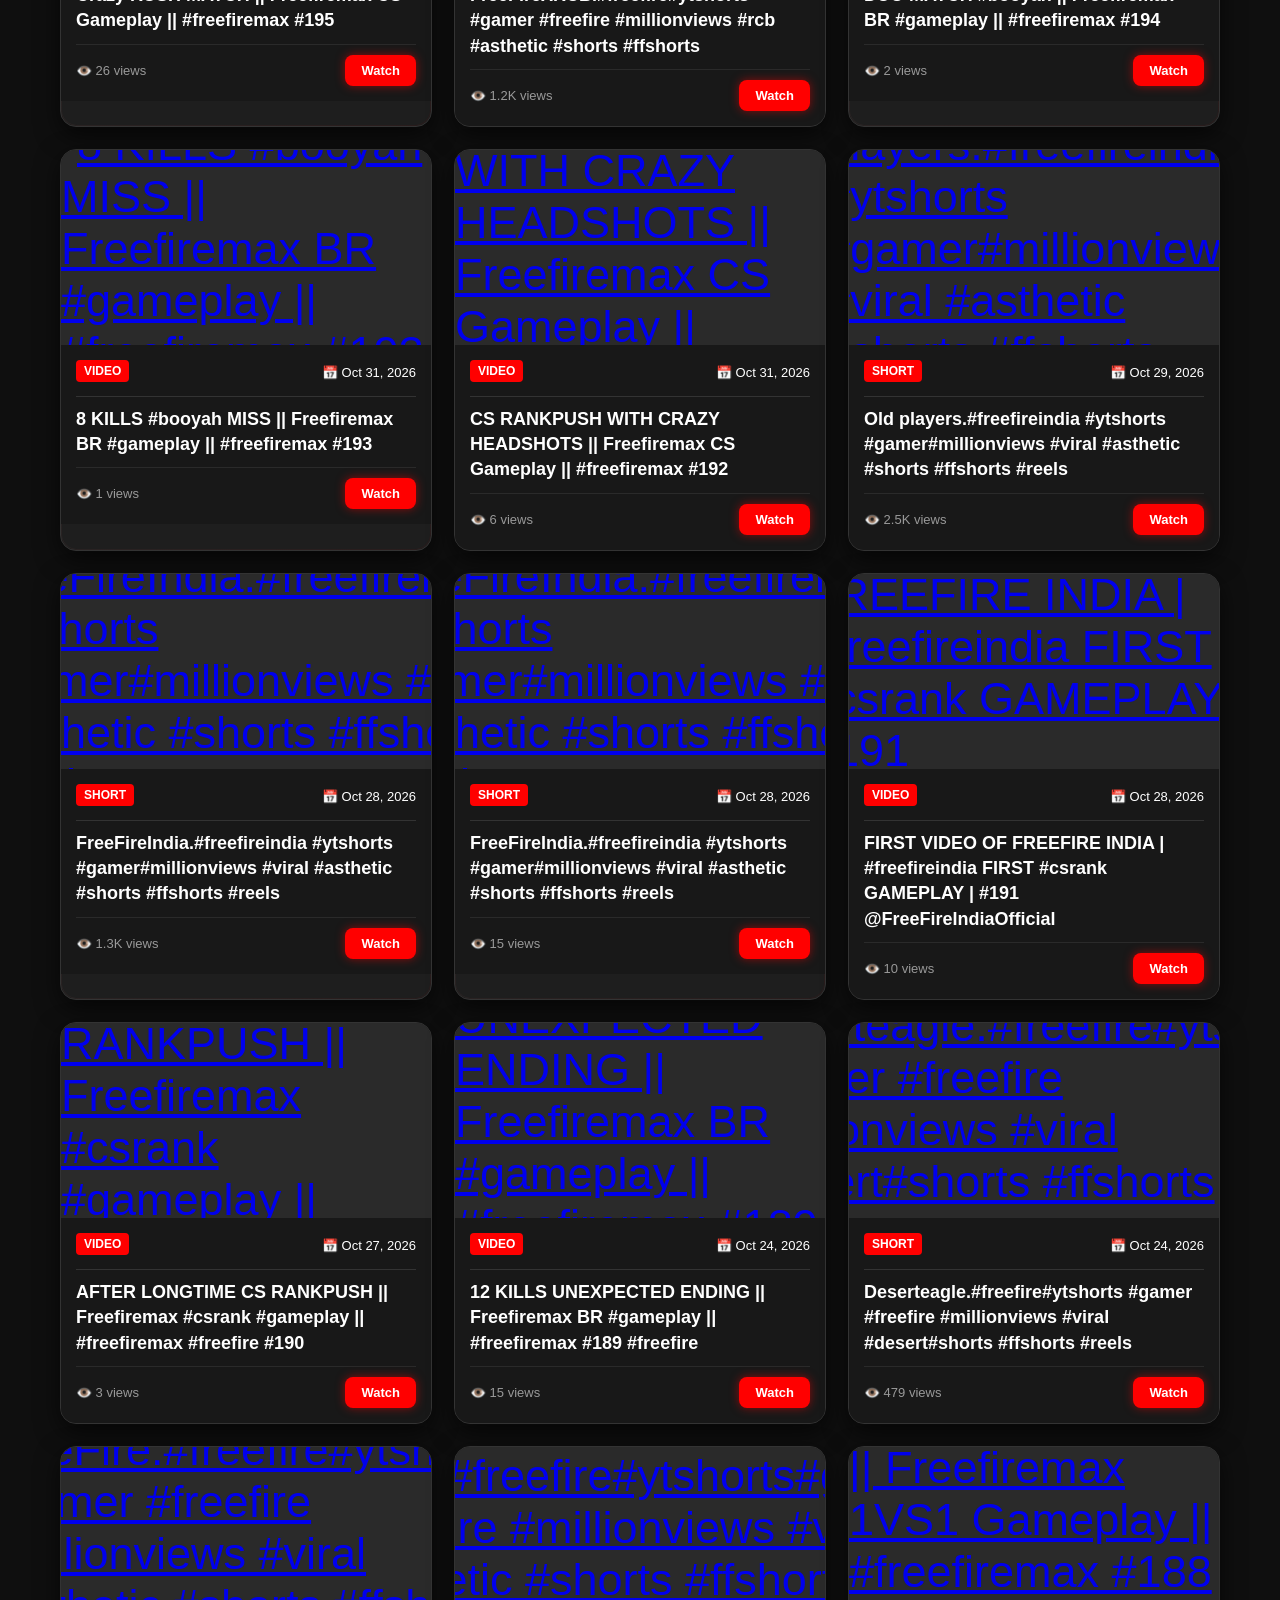
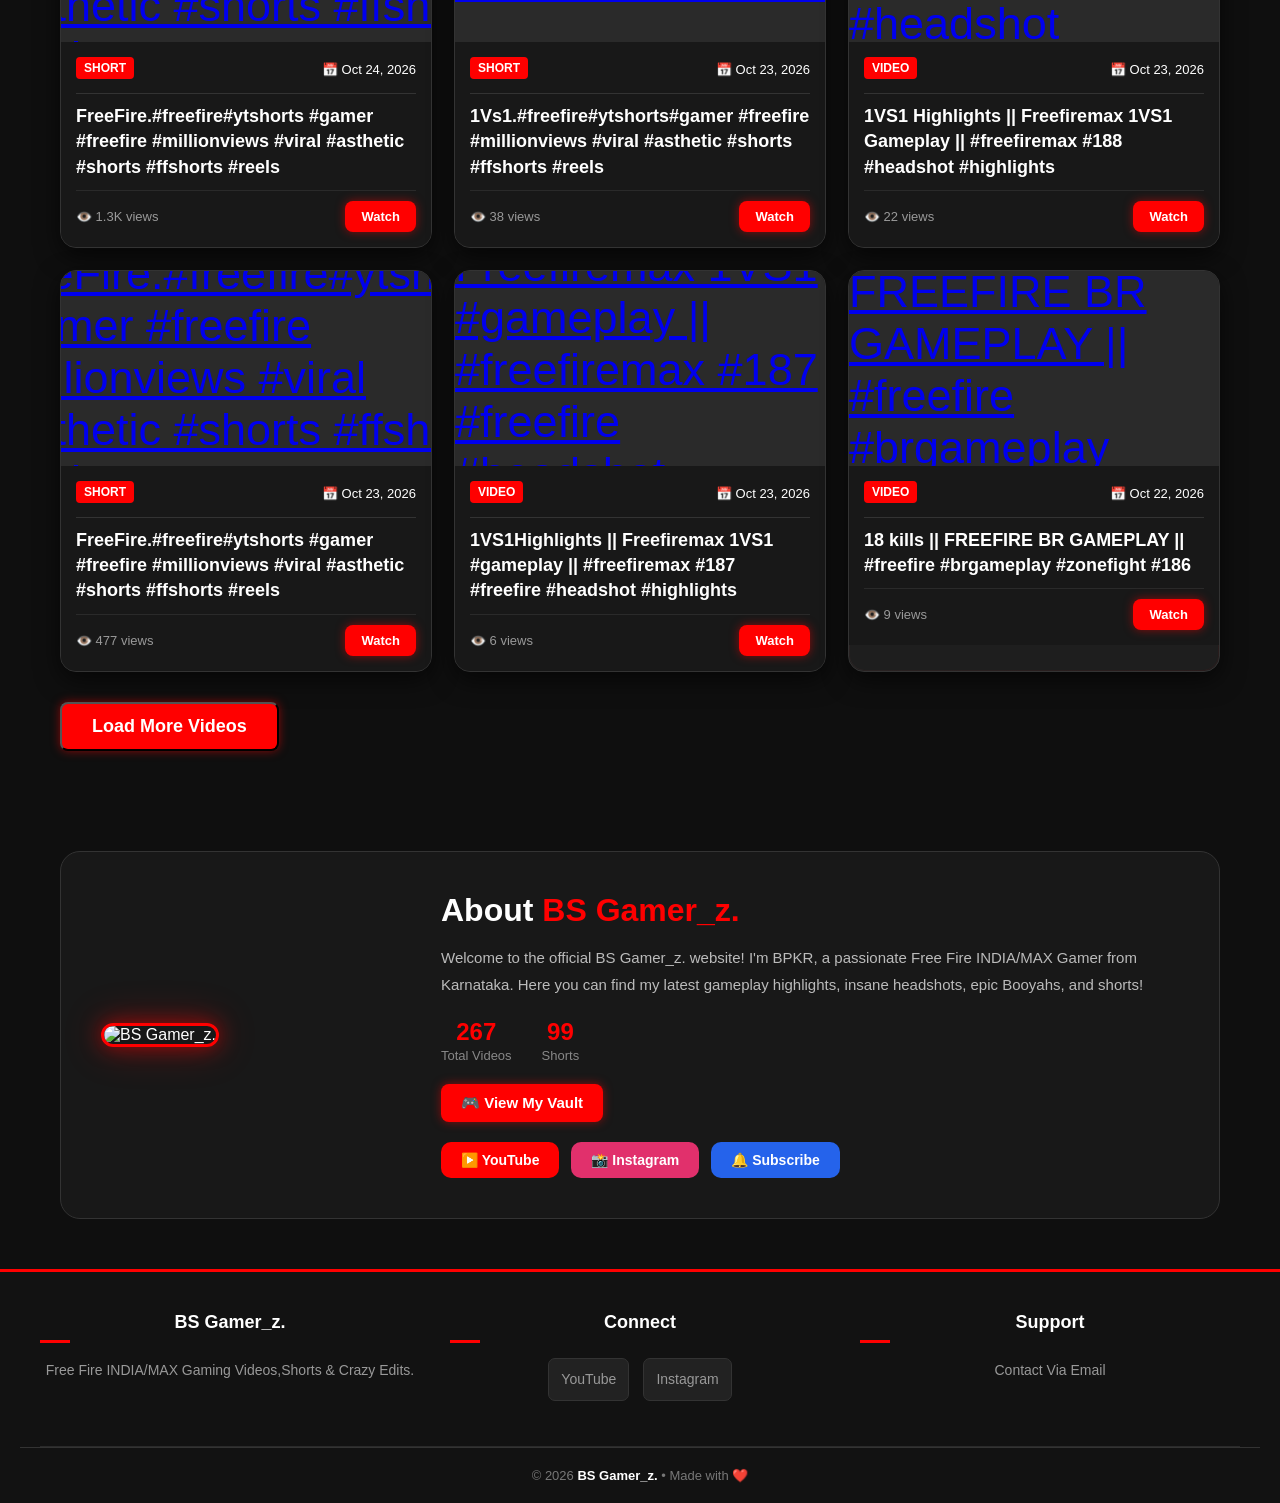
==== commit 4eb53745: "Added Random Video button" ====
--- a/index.html
+++ b/index.html
@@ -77,7 +77,7 @@
         <!-- RANDOM VIDEO BUTTON -->
         <div style="text-align: center; margin: 20px 0;">
             <button class="watch-btn" onclick="playRandomVideo()" style="font-size: 16px; padding: 12px 25px; cursor: pointer; border: none;">
-                🎲 I'm Feeling Lucky (Random Video)
+                🎲 Try Your Luck (Your Lucky Video)
             </button>
         </div>
 
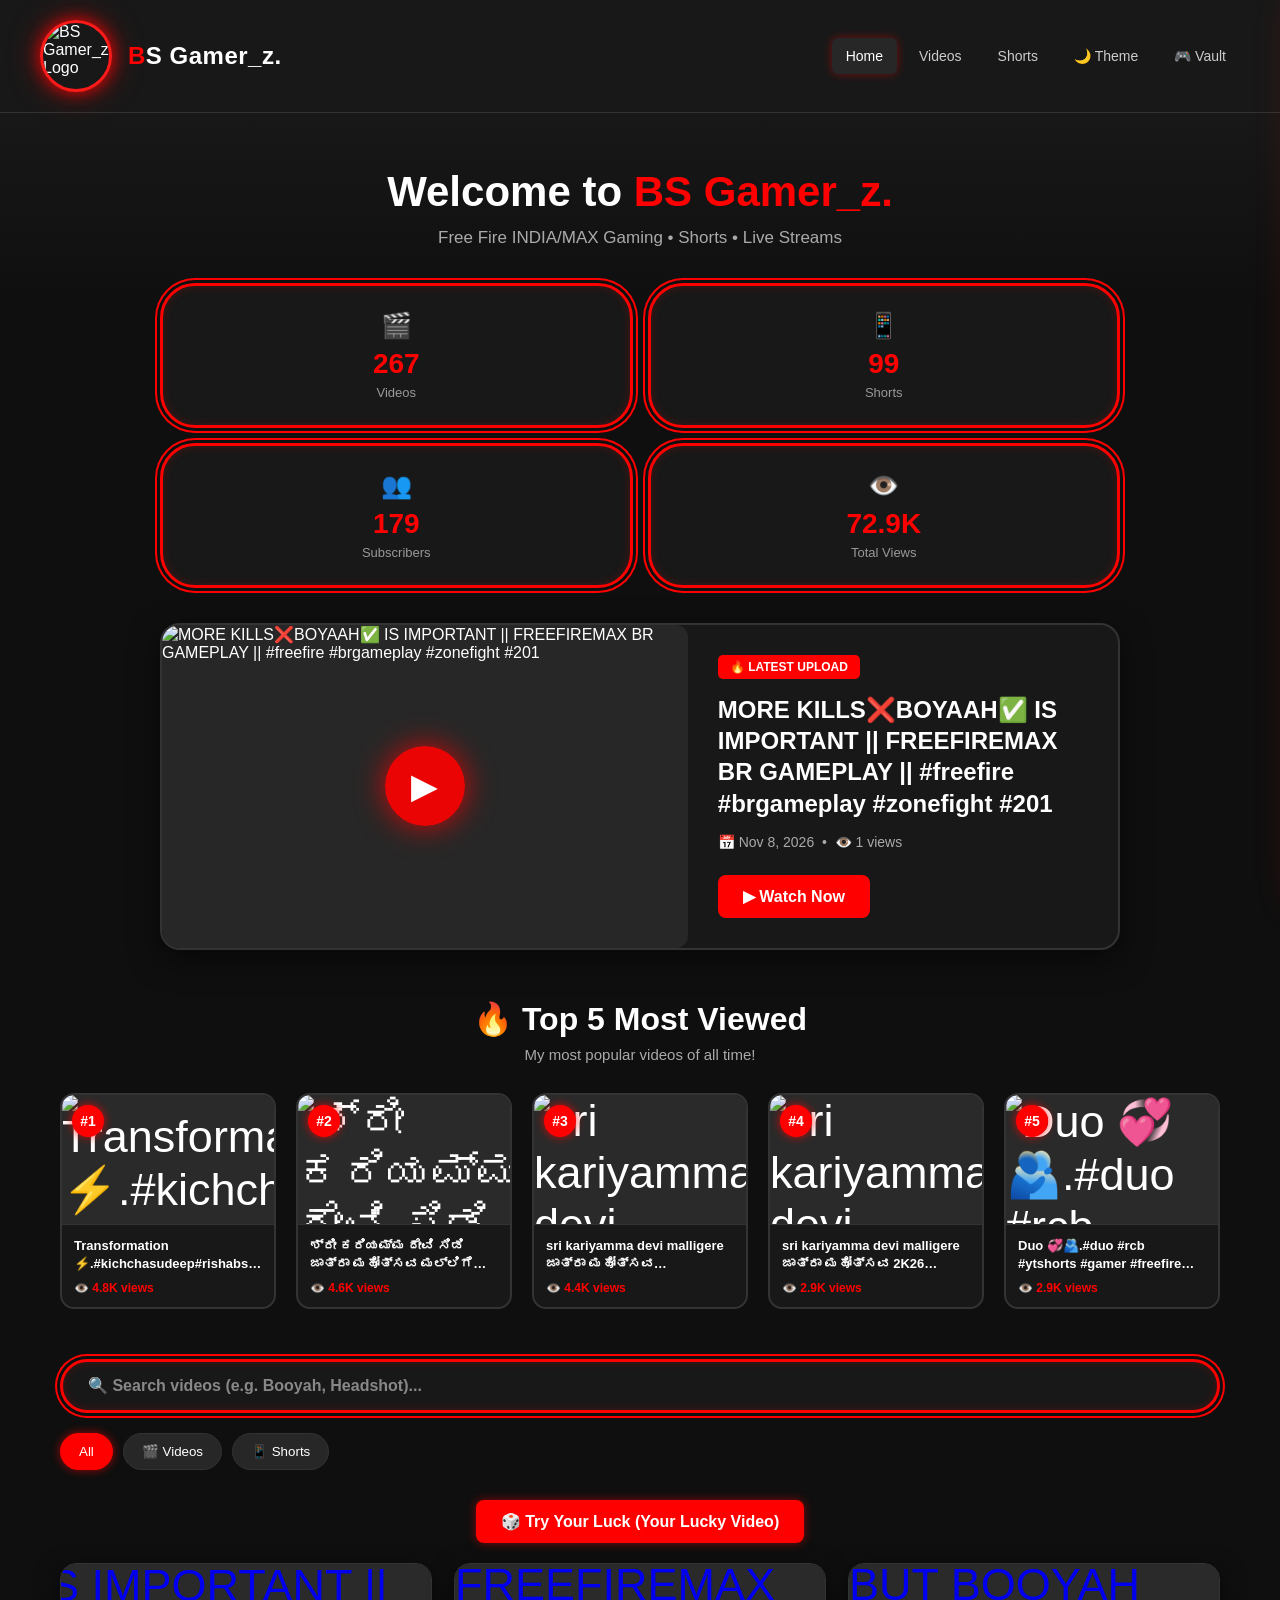
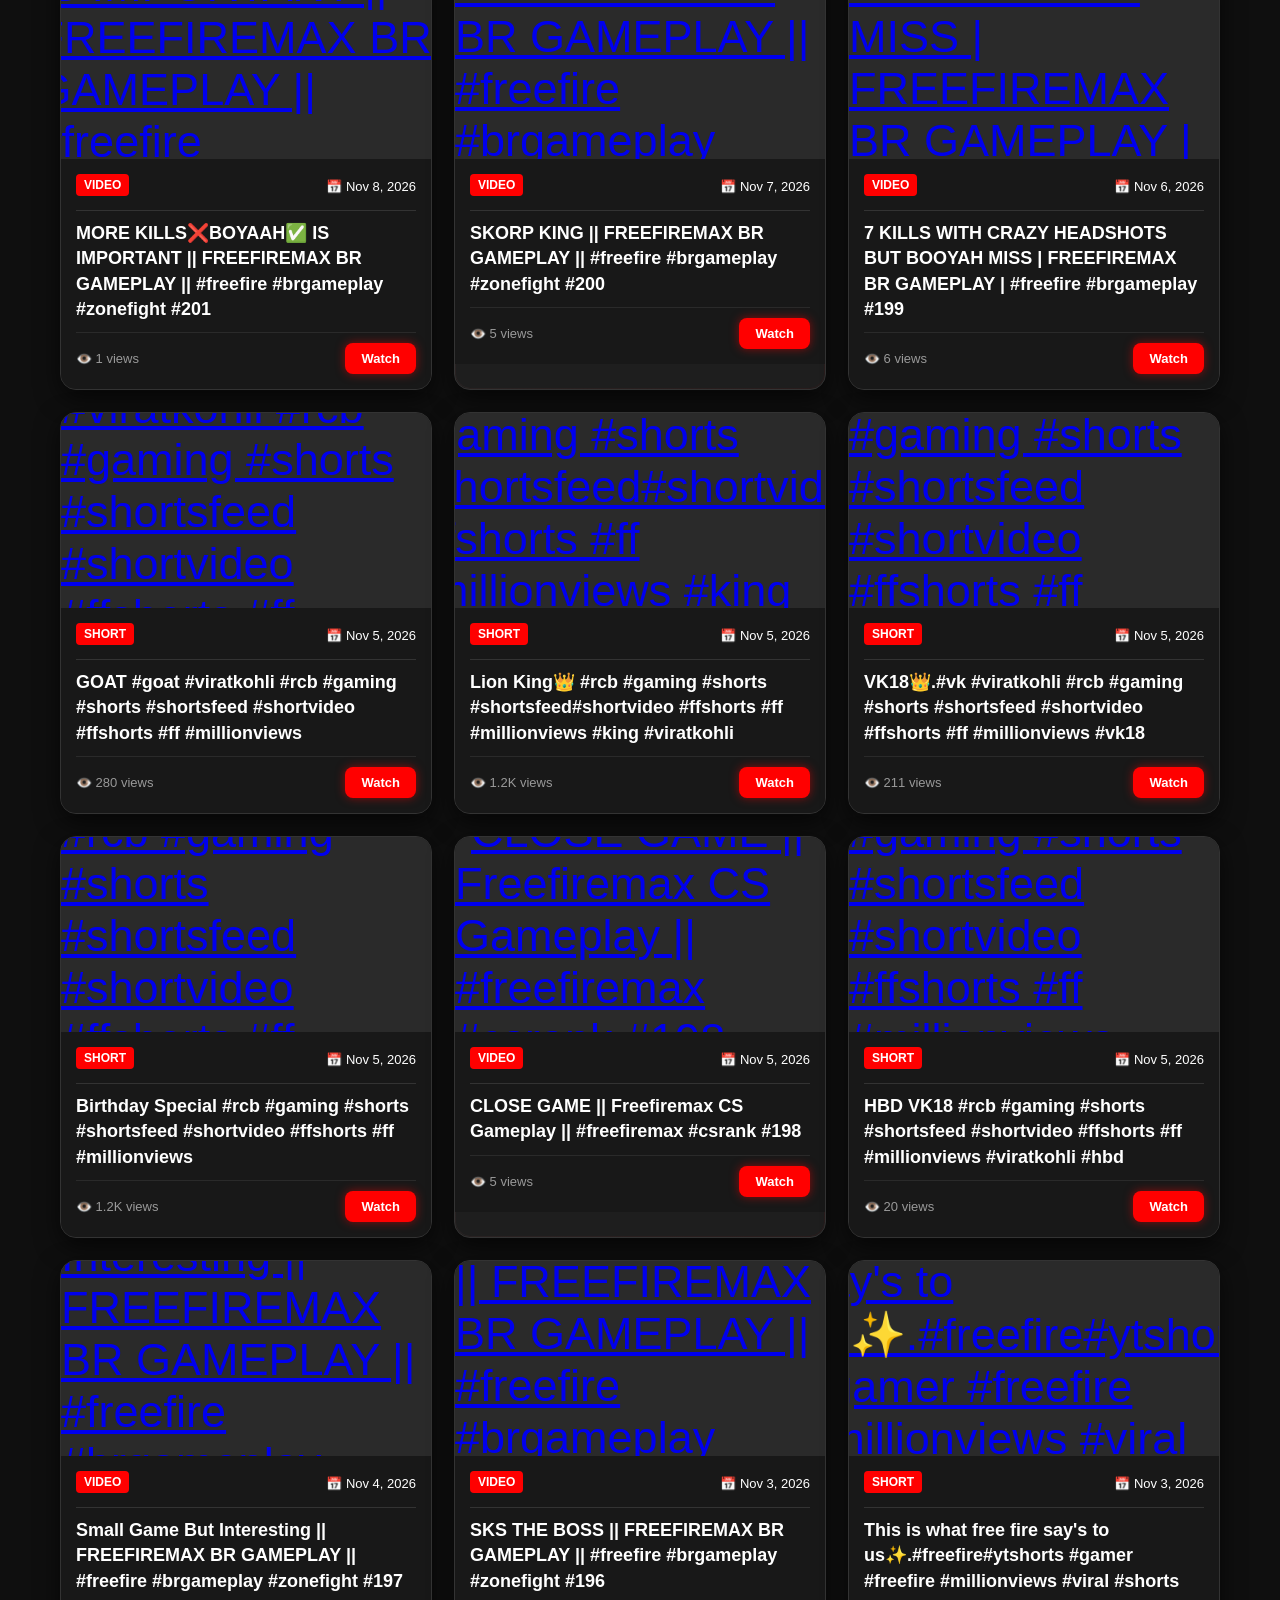
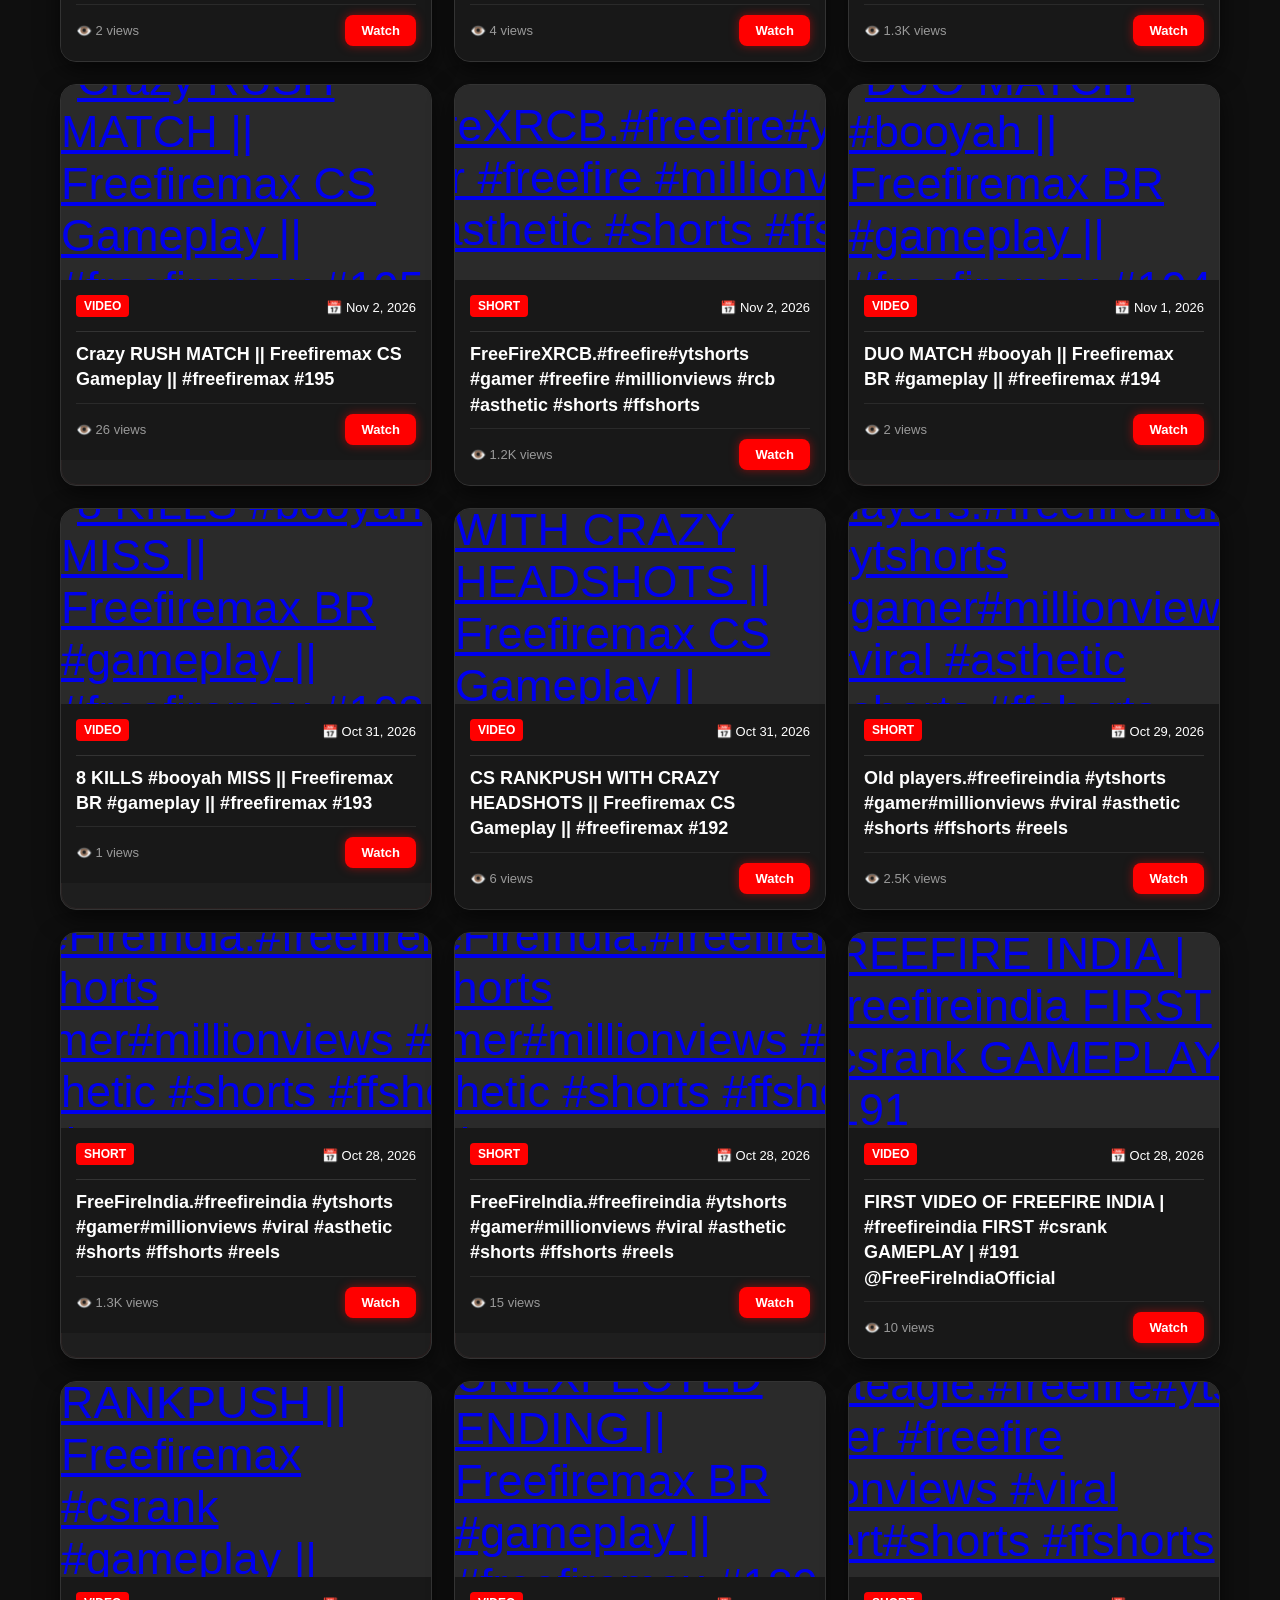
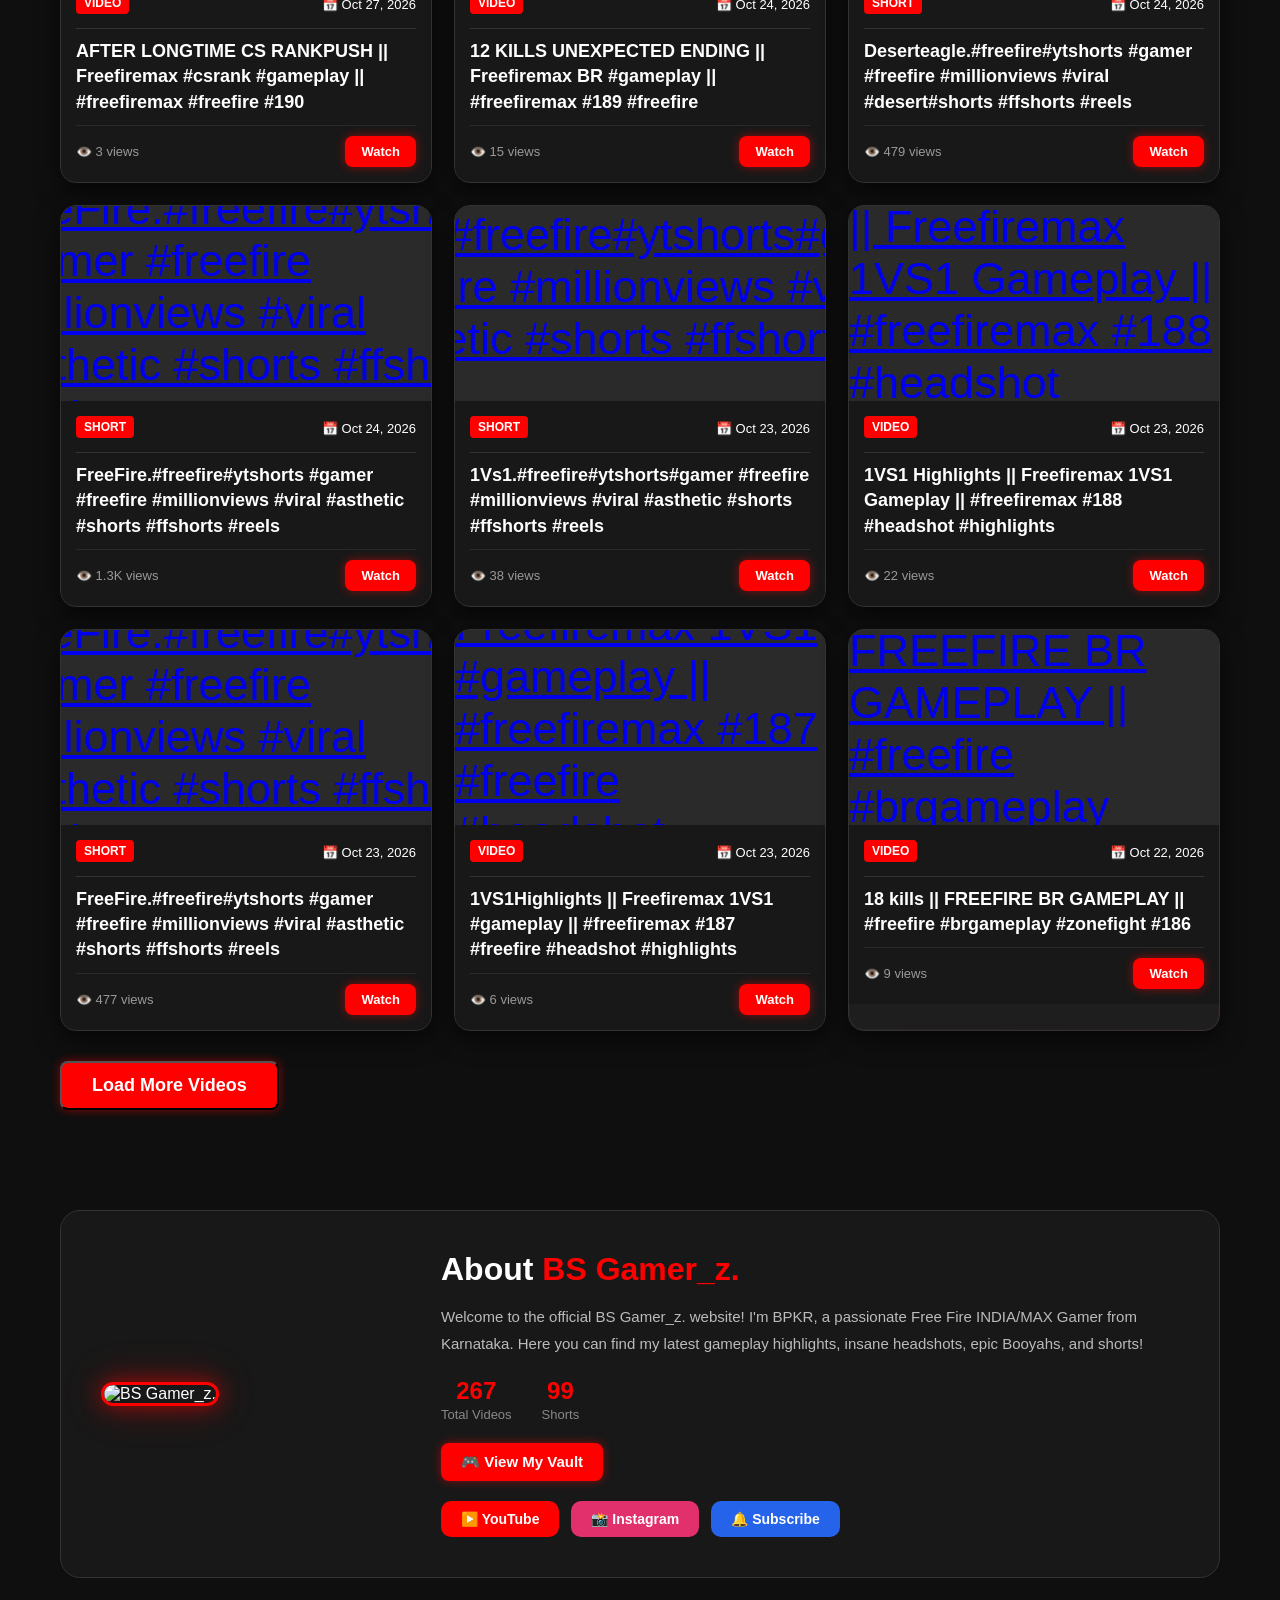
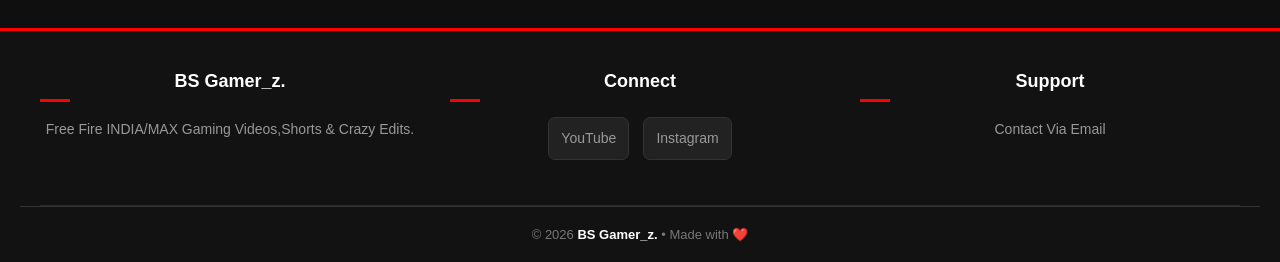
==== commit e88bfb56: "Added Top 5 Most Viewed section" ====
--- a/index.html
+++ b/index.html
@@ -64,6 +64,16 @@
             <!-- The featured video will be injected here by JavaScript -->
         </div>
     </section>
+        <!-- TOP 5 MOST VIEWED SECTION -->
+    <section class="top-viewed-section">
+        <div class="top-viewed-header">
+            <h2>🔥 Top 5 Most Viewed</h2>
+            <p>My most popular videos of all time!</p>
+        </div>
+        <div class="top-viewed-grid" id="topViewedGrid">
+            <!-- Top 5 videos will be injected here -->
+        </div>
+    </section>
     <div class="container">
                 <!-- SEARCH BAR -->
         <div class="search-box">
@@ -263,6 +273,8 @@
                 filterVideos('all'); 
                                 // Show the latest video as Featured
                 showFeaturedVideo(allVideos);
+                                // Show Top 5 Most Viewed
+                showTopViewed(allVideos);
             })
             .catch(error => console.log('Could not load videos:', error));
 
@@ -568,6 +580,44 @@
             // Open the video on YouTube in a new tab
             window.open(`https://www.youtube.com/watch?v=${randomVideo.id}`, '_blank');
         }
+                // ==========================================
+        // TOP 5 MOST VIEWED
+        // ==========================================
+        function showTopViewed(videos) {
+            if (!videos || videos.length === 0) return;
+            
+            // Sort videos by viewCount (highest first) and take top 5
+            var sortedVideos = [...videos]
+                .filter(v => v.viewCount)
+                .sort((a, b) => parseInt(b.viewCount) - parseInt(a.viewCount))
+                .slice(0, 5);
+            
+            var container = document.getElementById('topViewedGrid');
+            if (!container) return;
+            
+            container.innerHTML = '';
+            
+            sortedVideos.forEach(function(video, index) {
+                var card = document.createElement('div');
+                card.className = 'top-viewed-card';
+                card.onclick = function() {
+                    window.open(`https://www.youtube.com/watch?v=${video.id}`, '_blank');
+                };
+                
+                card.innerHTML = `
+                    <div class="rank-badge">#${index + 1}</div>
+                    <div class="thumbnail">
+                        <img src="${video.thumbnail}" alt="${video.title}">
+                    </div>
+                    <div class="top-card-info">
+                        <h3>${video.title}</h3>
+                        <div class="top-meta">👁️ ${formatViews(video.viewCount)} views</div>
+                    </div>
+                `;
+                
+                container.appendChild(card);
+            });
+        }
     </script>
 </body>
 </html>
--- a/css/style.css
+++ b/css/style.css
@@ -3843,4 +3843,132 @@
 
 .card:hover .thumbnail img {
     transform: scale(1.08);
+}
+/* ==========================================
+   TOP 5 MOST VIEWED SECTION
+   ========================================== */
+.top-viewed-section {
+    max-width: 1200px;
+    margin: 50px auto;
+    padding: 0 20px;
+}
+
+.top-viewed-header {
+    text-align: center;
+    margin-bottom: 30px;
+}
+
+.top-viewed-header h2 {
+    font-size: 32px;
+    color: #fff;
+    margin-bottom: 8px;
+}
+
+.top-viewed-header h2 span {
+    color: #ff0000;
+}
+
+.top-viewed-header p {
+    color: #aaa;
+    font-size: 15px;
+}
+
+.top-viewed-grid {
+    display: grid;
+    grid-template-columns: repeat(auto-fit, minmax(200px, 1fr));
+    gap: 20px;
+}
+
+.top-viewed-card {
+    background: #181818;
+    border: 2px solid #333;
+    border-radius: 14px;
+    overflow: hidden;
+    cursor: pointer;
+    transition: 0.3s ease;
+    position: relative;
+}
+
+.top-viewed-card:hover {
+    border-color: #ff0000;
+    transform: translateY(-5px);
+    box-shadow: 0 0 20px rgba(255, 0, 0, 0.4);
+}
+
+/* Rank Badge */
+.top-viewed-card .rank-badge {
+    position: absolute;
+    top: 10px;
+    left: 10px;
+    background: #ff0000;
+    color: #fff;
+    width: 32px;
+    height: 32px;
+    border-radius: 50%;
+    display: flex;
+    align-items: center;
+    justify-content: center;
+    font-weight: bold;
+    font-size: 14px;
+    z-index: 2;
+    box-shadow: 0 0 10px rgba(255, 0, 0, 0.8);
+}
+
+.top-viewed-card .thumbnail {
+    height: 130px;
+    position: relative;
+    overflow: hidden;
+}
+
+.top-viewed-card .thumbnail img {
+    width: 100%;
+    height: 100%;
+    object-fit: cover;
+}
+
+.top-viewed-card .top-card-info {
+    padding: 12px;
+}
+
+.top-viewed-card h3 {
+    color: #fff;
+    font-size: 13px;
+    line-height: 1.4;
+    margin-bottom: 8px;
+    display: -webkit-box;
+    -webkit-line-clamp: 2;
+    -webkit-box-orient: vertical;
+    overflow: hidden;
+    height: 36px;
+}
+
+.top-viewed-card .top-meta {
+    color: #ff0000;
+    font-size: 12px;
+    font-weight: bold;
+}
+
+/* Light Theme */
+html.light-theme .top-viewed-card {
+    background: #ffffff;
+    border-color: #ddd;
+}
+
+html.light-theme .top-viewed-card h3 {
+    color: #222;
+}
+
+html.light-theme .top-viewed-header h2 {
+    color: #222;
+}
+
+/* Mobile */
+@media (max-width: 600px) {
+    .top-viewed-header h2 {
+        font-size: 24px;
+    }
+    .top-viewed-grid {
+        grid-template-columns: repeat(2, 1fr);
+        gap: 12px;
+    }
 }
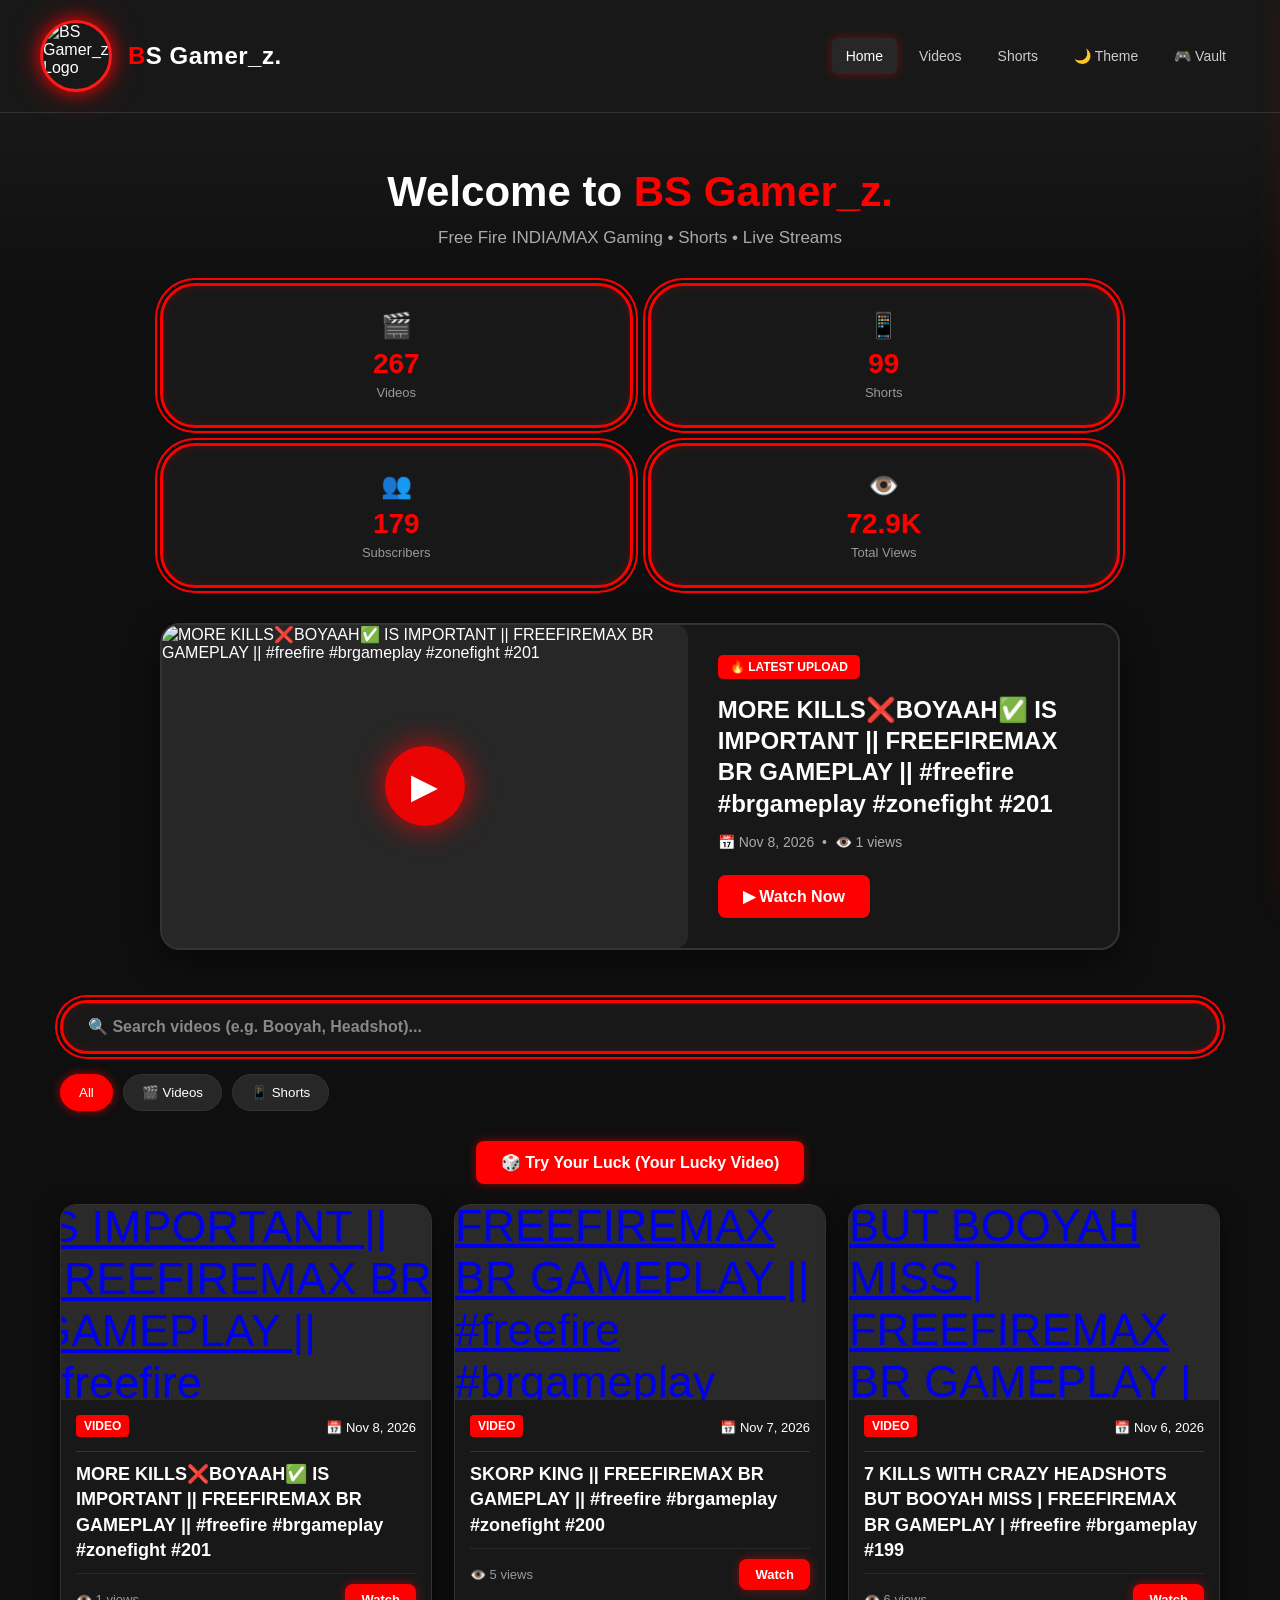
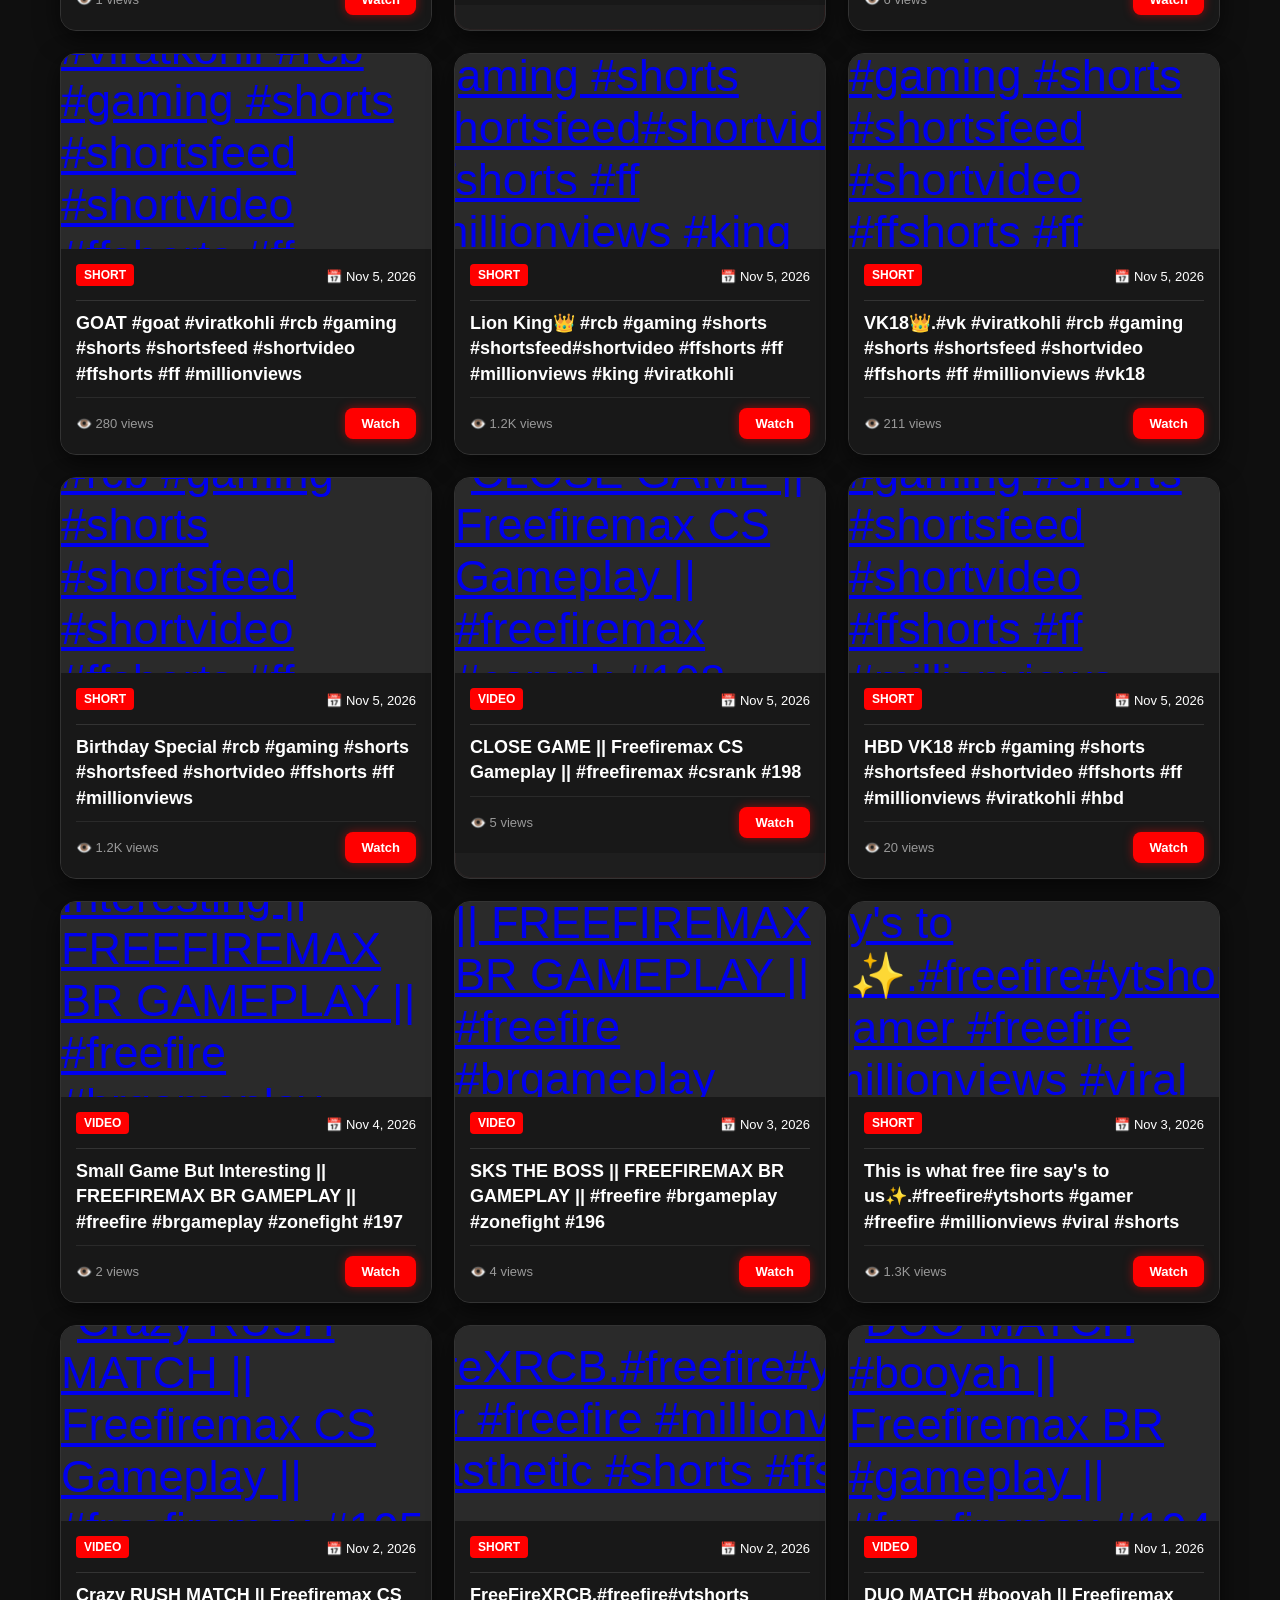
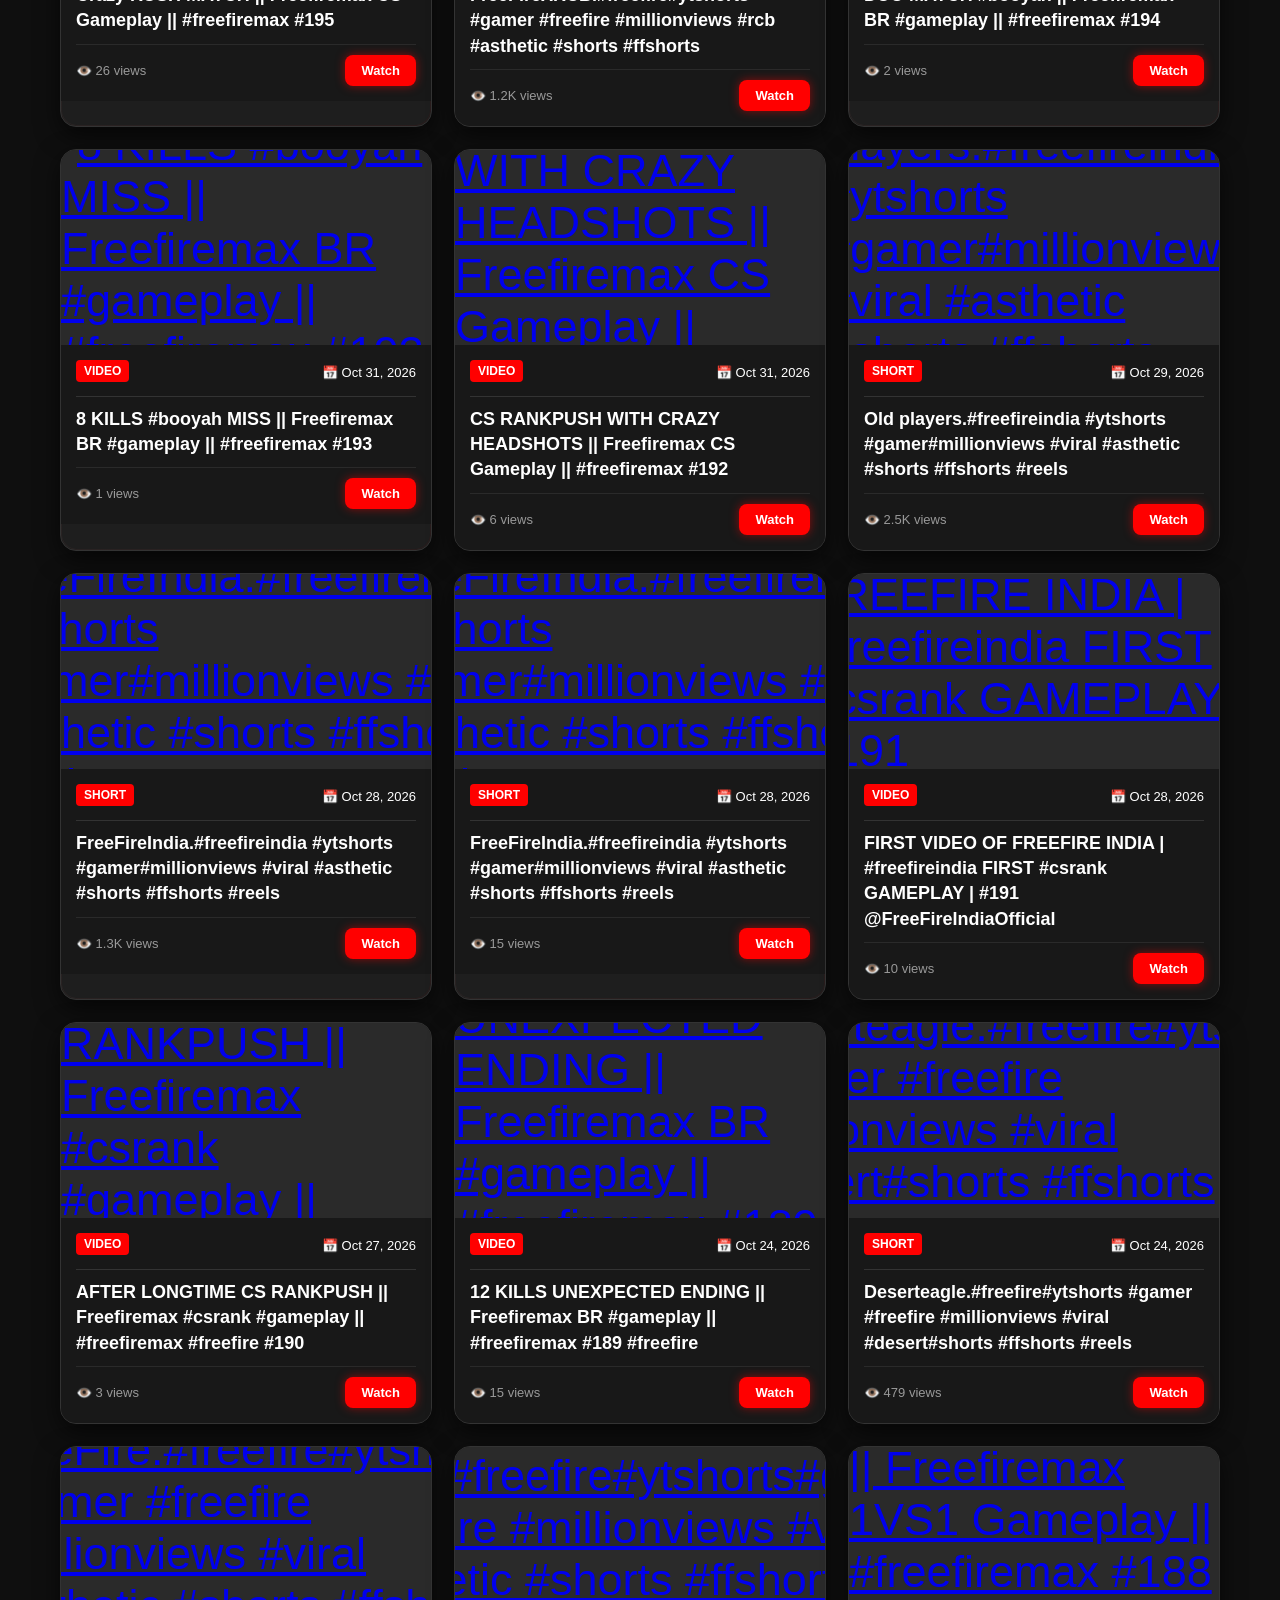
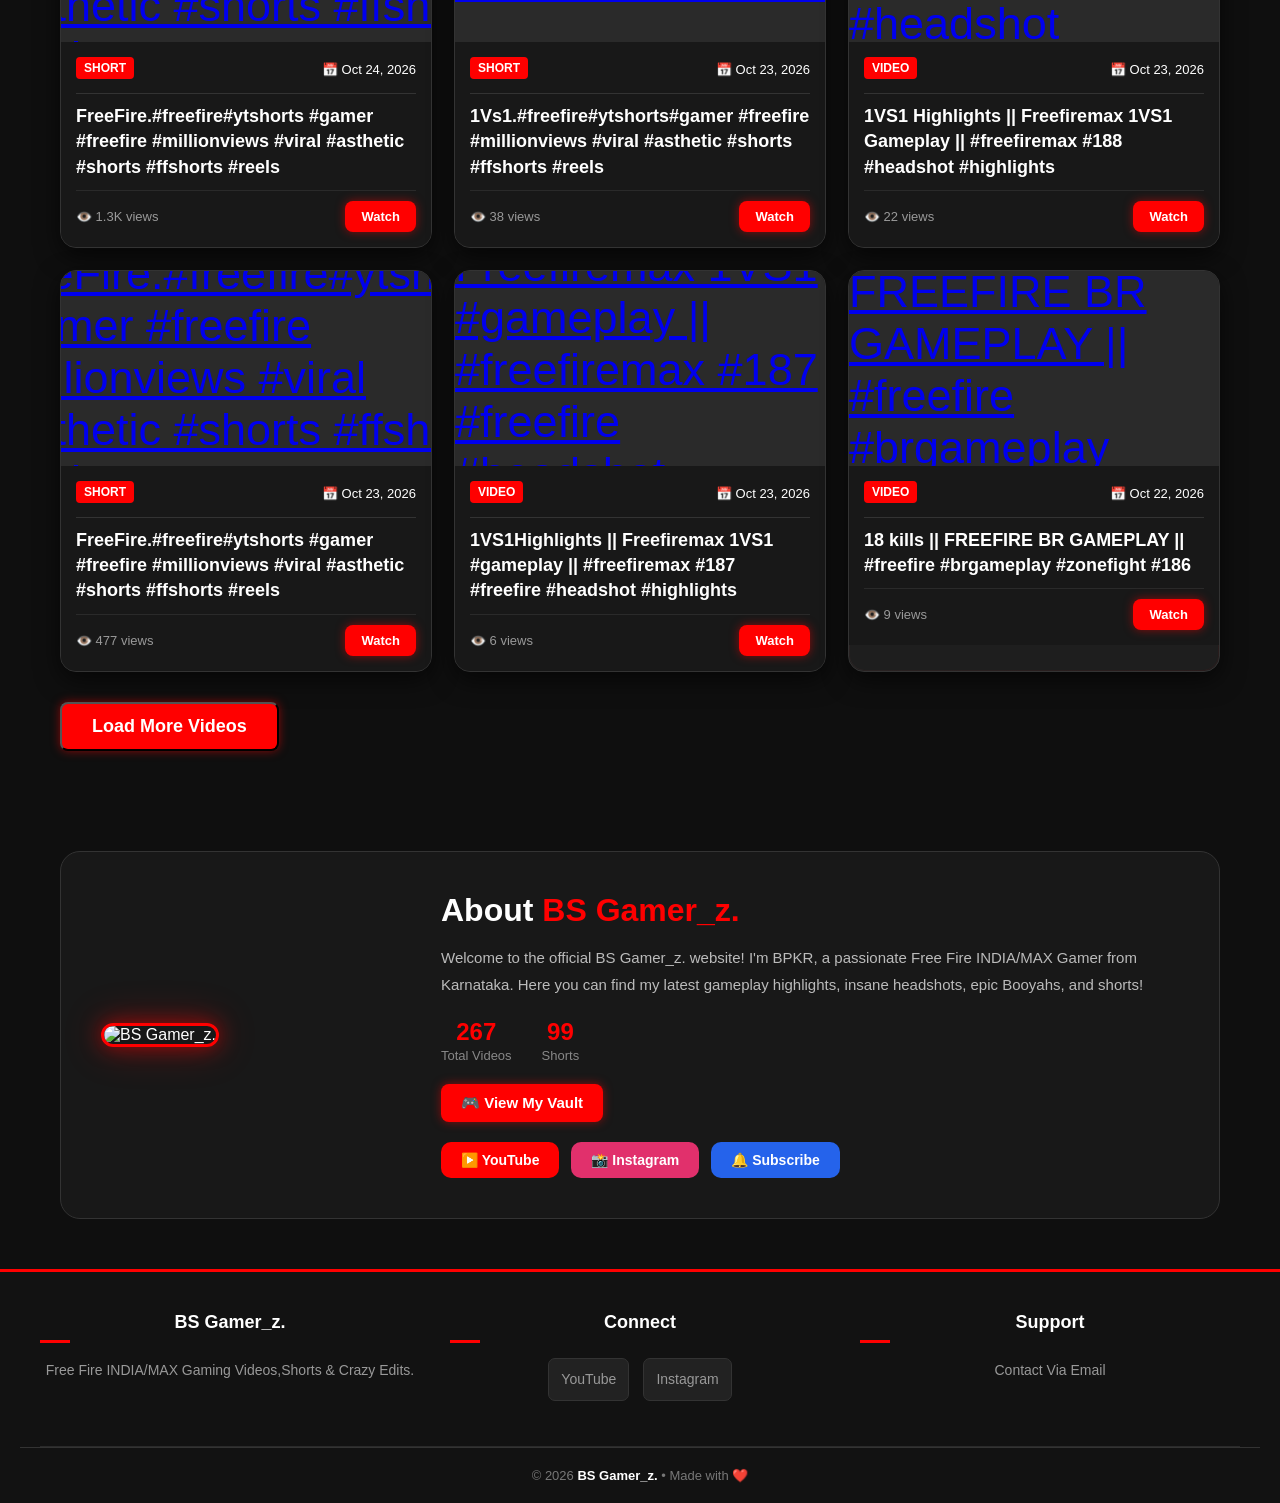
==== commit 59b11bdf: "Added Top 5 Most Viewed section" ====
--- a/index.html
+++ b/index.html
@@ -64,16 +64,7 @@
             <!-- The featured video will be injected here by JavaScript -->
         </div>
     </section>
-        <!-- TOP 5 MOST VIEWED SECTION -->
-    <section class="top-viewed-section">
-        <div class="top-viewed-header">
-            <h2>🔥 Top 5 Most Viewed</h2>
-            <p>My most popular videos of all time!</p>
-        </div>
-        <div class="top-viewed-grid" id="topViewedGrid">
-            <!-- Top 5 videos will be injected here -->
-        </div>
-    </section>
+
     <div class="container">
                 <!-- SEARCH BAR -->
         <div class="search-box">
@@ -273,8 +264,6 @@
                 filterVideos('all'); 
                                 // Show the latest video as Featured
                 showFeaturedVideo(allVideos);
-                                // Show Top 5 Most Viewed
-                showTopViewed(allVideos);
             })
             .catch(error => console.log('Could not load videos:', error));
 
@@ -580,44 +569,7 @@
             // Open the video on YouTube in a new tab
             window.open(`https://www.youtube.com/watch?v=${randomVideo.id}`, '_blank');
         }
-                // ==========================================
-        // TOP 5 MOST VIEWED
-        // ==========================================
-        function showTopViewed(videos) {
-            if (!videos || videos.length === 0) return;
-            
-            // Sort videos by viewCount (highest first) and take top 5
-            var sortedVideos = [...videos]
-                .filter(v => v.viewCount)
-                .sort((a, b) => parseInt(b.viewCount) - parseInt(a.viewCount))
-                .slice(0, 5);
-            
-            var container = document.getElementById('topViewedGrid');
-            if (!container) return;
-            
-            container.innerHTML = '';
-            
-            sortedVideos.forEach(function(video, index) {
-                var card = document.createElement('div');
-                card.className = 'top-viewed-card';
-                card.onclick = function() {
-                    window.open(`https://www.youtube.com/watch?v=${video.id}`, '_blank');
-                };
-                
-                card.innerHTML = `
-                    <div class="rank-badge">#${index + 1}</div>
-                    <div class="thumbnail">
-                        <img src="${video.thumbnail}" alt="${video.title}">
-                    </div>
-                    <div class="top-card-info">
-                        <h3>${video.title}</h3>
-                        <div class="top-meta">👁️ ${formatViews(video.viewCount)} views</div>
-                    </div>
-                `;
-                
-                container.appendChild(card);
-            });
-        }
+    
     </script>
 </body>
 </html>
--- a/css/style.css
+++ b/css/style.css
@@ -3844,131 +3844,3 @@
 .card:hover .thumbnail img {
     transform: scale(1.08);
 }
-/* ==========================================
-   TOP 5 MOST VIEWED SECTION
-   ========================================== */
-.top-viewed-section {
-    max-width: 1200px;
-    margin: 50px auto;
-    padding: 0 20px;
-}
-
-.top-viewed-header {
-    text-align: center;
-    margin-bottom: 30px;
-}
-
-.top-viewed-header h2 {
-    font-size: 32px;
-    color: #fff;
-    margin-bottom: 8px;
-}
-
-.top-viewed-header h2 span {
-    color: #ff0000;
-}
-
-.top-viewed-header p {
-    color: #aaa;
-    font-size: 15px;
-}
-
-.top-viewed-grid {
-    display: grid;
-    grid-template-columns: repeat(auto-fit, minmax(200px, 1fr));
-    gap: 20px;
-}
-
-.top-viewed-card {
-    background: #181818;
-    border: 2px solid #333;
-    border-radius: 14px;
-    overflow: hidden;
-    cursor: pointer;
-    transition: 0.3s ease;
-    position: relative;
-}
-
-.top-viewed-card:hover {
-    border-color: #ff0000;
-    transform: translateY(-5px);
-    box-shadow: 0 0 20px rgba(255, 0, 0, 0.4);
-}
-
-/* Rank Badge */
-.top-viewed-card .rank-badge {
-    position: absolute;
-    top: 10px;
-    left: 10px;
-    background: #ff0000;
-    color: #fff;
-    width: 32px;
-    height: 32px;
-    border-radius: 50%;
-    display: flex;
-    align-items: center;
-    justify-content: center;
-    font-weight: bold;
-    font-size: 14px;
-    z-index: 2;
-    box-shadow: 0 0 10px rgba(255, 0, 0, 0.8);
-}
-
-.top-viewed-card .thumbnail {
-    height: 130px;
-    position: relative;
-    overflow: hidden;
-}
-
-.top-viewed-card .thumbnail img {
-    width: 100%;
-    height: 100%;
-    object-fit: cover;
-}
-
-.top-viewed-card .top-card-info {
-    padding: 12px;
-}
-
-.top-viewed-card h3 {
-    color: #fff;
-    font-size: 13px;
-    line-height: 1.4;
-    margin-bottom: 8px;
-    display: -webkit-box;
-    -webkit-line-clamp: 2;
-    -webkit-box-orient: vertical;
-    overflow: hidden;
-    height: 36px;
-}
-
-.top-viewed-card .top-meta {
-    color: #ff0000;
-    font-size: 12px;
-    font-weight: bold;
-}
-
-/* Light Theme */
-html.light-theme .top-viewed-card {
-    background: #ffffff;
-    border-color: #ddd;
-}
-
-html.light-theme .top-viewed-card h3 {
-    color: #222;
-}
-
-html.light-theme .top-viewed-header h2 {
-    color: #222;
-}
-
-/* Mobile */
-@media (max-width: 600px) {
-    .top-viewed-header h2 {
-        font-size: 24px;
-    }
-    .top-viewed-grid {
-        grid-template-columns: repeat(2, 1fr);
-        gap: 12px;
-    }
-}
